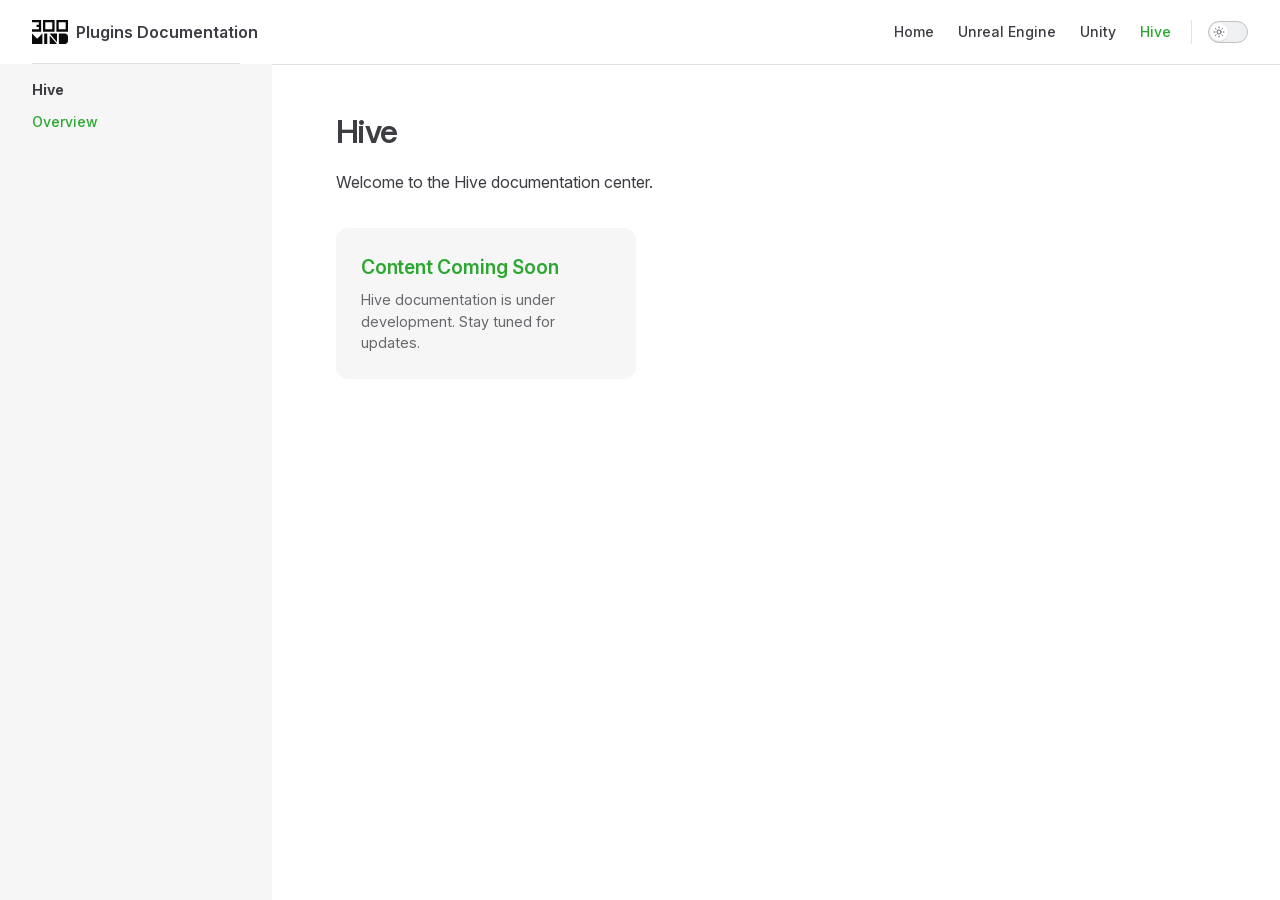
==== hive/index.html @ 50b160ed "Added Files" ====
<!DOCTYPE html>
<html lang="en-US" dir="ltr">
  <head>
    <meta charset="utf-8">
    <meta name="viewport" content="width=device-width,initial-scale=1">
    <title>Hive | Plugins Documentation</title>
    <meta name="description" content="Documentation for Unreal Engine and Unity Plugins">
    <meta name="generator" content="VitePress v1.6.4">
    <link rel="preload stylesheet" href="/assets/style.CwUYNEyg.css" as="style">
    <link rel="preload stylesheet" href="/vp-icons.css" as="style">
    
    <script type="module" src="/assets/app.BqGI_REw.js"></script>
    <link rel="preload" href="/assets/inter-roman-latin.Di8DUHzh.woff2" as="font" type="font/woff2" crossorigin="">
    <link rel="modulepreload" href="/assets/chunks/theme.B1fcBn-q.js">
    <link rel="modulepreload" href="/assets/chunks/framework.RRduUuAx.js">
    <link rel="modulepreload" href="/assets/hive_index.md.5krZ0DMO.lean.js">
    <script id="check-dark-mode">(()=>{const e=localStorage.getItem("vitepress-theme-appearance")||"auto",a=window.matchMedia("(prefers-color-scheme: dark)").matches;(!e||e==="auto"?a:e==="dark")&&document.documentElement.classList.add("dark")})();</script>
    <script id="check-mac-os">document.documentElement.classList.toggle("mac",/Mac|iPhone|iPod|iPad/i.test(navigator.platform));</script>
  </head>
  <body>
    <div id="app"><div class="Layout" data-v-5d98c3a5><!--[--><!--]--><!--[--><span tabindex="-1" data-v-0b0ada53></span><a href="#VPContent" class="VPSkipLink visually-hidden" data-v-0b0ada53>Skip to content</a><!--]--><!----><header class="VPNav" data-v-5d98c3a5 data-v-ae24b3ad><div class="VPNavBar" data-v-ae24b3ad data-v-6aa21345><div class="wrapper" data-v-6aa21345><div class="container" data-v-6aa21345><div class="title" data-v-6aa21345><div class="VPNavBarTitle has-sidebar" data-v-6aa21345 data-v-1168a8e4><a class="title" href="/" data-v-1168a8e4><!--[--><!--]--><!--[--><img class="VPImage logo" src="/logo.svg" alt data-v-8426fc1a><!--]--><span data-v-1168a8e4>Plugins Documentation</span><!--[--><!--]--></a></div></div><div class="content" data-v-6aa21345><div class="content-body" data-v-6aa21345><!--[--><!--]--><div class="VPNavBarSearch search" data-v-6aa21345><!----></div><nav aria-labelledby="main-nav-aria-label" class="VPNavBarMenu menu" data-v-6aa21345 data-v-dc692963><span id="main-nav-aria-label" class="visually-hidden" data-v-dc692963> Main Navigation </span><!--[--><!--[--><a class="VPLink link VPNavBarMenuLink" href="/" tabindex="0" data-v-dc692963 data-v-e56f3d57><!--[--><span data-v-e56f3d57>Home</span><!--]--></a><!--]--><!--[--><a class="VPLink link VPNavBarMenuLink" href="/unreal/" tabindex="0" data-v-dc692963 data-v-e56f3d57><!--[--><span data-v-e56f3d57>Unreal Engine</span><!--]--></a><!--]--><!--[--><a class="VPLink link VPNavBarMenuLink" href="/unity/" tabindex="0" data-v-dc692963 data-v-e56f3d57><!--[--><span data-v-e56f3d57>Unity</span><!--]--></a><!--]--><!--[--><a class="VPLink link VPNavBarMenuLink active" href="/hive/" tabindex="0" data-v-dc692963 data-v-e56f3d57><!--[--><span data-v-e56f3d57>Hive</span><!--]--></a><!--]--><!--]--></nav><!----><div class="VPNavBarAppearance appearance" data-v-6aa21345 data-v-6c893767><button class="VPSwitch VPSwitchAppearance" type="button" role="switch" title aria-checked="false" data-v-6c893767 data-v-5337faa4 data-v-1d5665e3><span class="check" data-v-1d5665e3><span class="icon" data-v-1d5665e3><!--[--><span class="vpi-sun sun" data-v-5337faa4></span><span class="vpi-moon moon" data-v-5337faa4></span><!--]--></span></span></button></div><!----><div class="VPFlyout VPNavBarExtra extra" data-v-6aa21345 data-v-bb2aa2f0 data-v-cf11d7a2><button type="button" class="button" aria-haspopup="true" aria-expanded="false" aria-label="extra navigation" data-v-cf11d7a2><span class="vpi-more-horizontal icon" data-v-cf11d7a2></span></button><div class="menu" data-v-cf11d7a2><div class="VPMenu" data-v-cf11d7a2 data-v-b98bc113><!----><!--[--><!--[--><!----><div class="group" data-v-bb2aa2f0><div class="item appearance" data-v-bb2aa2f0><p class="label" data-v-bb2aa2f0>Appearance</p><div class="appearance-action" data-v-bb2aa2f0><button class="VPSwitch VPSwitchAppearance" type="button" role="switch" title aria-checked="false" data-v-bb2aa2f0 data-v-5337faa4 data-v-1d5665e3><span class="check" data-v-1d5665e3><span class="icon" data-v-1d5665e3><!--[--><span class="vpi-sun sun" data-v-5337faa4></span><span class="vpi-moon moon" data-v-5337faa4></span><!--]--></span></span></button></div></div></div><!----><!--]--><!--]--></div></div></div><!--[--><!--]--><button type="button" class="VPNavBarHamburger hamburger" aria-label="mobile navigation" aria-expanded="false" aria-controls="VPNavScreen" data-v-6aa21345 data-v-e5dd9c1c><span class="container" data-v-e5dd9c1c><span class="top" data-v-e5dd9c1c></span><span class="middle" data-v-e5dd9c1c></span><span class="bottom" data-v-e5dd9c1c></span></span></button></div></div></div></div><div class="divider" data-v-6aa21345><div class="divider-line" data-v-6aa21345></div></div></div><!----></header><div class="VPLocalNav has-sidebar empty" data-v-5d98c3a5 data-v-a6f0e41e><div class="container" data-v-a6f0e41e><button class="menu" aria-expanded="false" aria-controls="VPSidebarNav" data-v-a6f0e41e><span class="vpi-align-left menu-icon" data-v-a6f0e41e></span><span class="menu-text" data-v-a6f0e41e>Menu</span></button><div class="VPLocalNavOutlineDropdown" style="--vp-vh:0px;" data-v-a6f0e41e data-v-8a42e2b4><button data-v-8a42e2b4>Return to top</button><!----></div></div></div><aside class="VPSidebar" data-v-5d98c3a5 data-v-319d5ca6><div class="curtain" data-v-319d5ca6></div><nav class="nav" id="VPSidebarNav" aria-labelledby="sidebar-aria-label" tabindex="-1" data-v-319d5ca6><span class="visually-hidden" id="sidebar-aria-label" data-v-319d5ca6> Sidebar Navigation </span><!--[--><!--]--><!--[--><div class="no-transition group" data-v-c40bc020><section class="VPSidebarItem level-0 has-active" data-v-c40bc020 data-v-b3fd67f8><div class="item" role="button" tabindex="0" data-v-b3fd67f8><div class="indicator" data-v-b3fd67f8></div><h2 class="text" data-v-b3fd67f8>Hive</h2><!----></div><div class="items" data-v-b3fd67f8><!--[--><div class="VPSidebarItem level-1 is-link" data-v-b3fd67f8 data-v-b3fd67f8><div class="item" data-v-b3fd67f8><div class="indicator" data-v-b3fd67f8></div><a class="VPLink link link" href="/hive/" data-v-b3fd67f8><!--[--><p class="text" data-v-b3fd67f8>Overview</p><!--]--></a><!----></div><!----></div><!--]--></div></section></div><!--]--><!--[--><!--]--></nav></aside><div class="VPContent has-sidebar" id="VPContent" data-v-5d98c3a5 data-v-1428d186><div class="VPDoc has-sidebar has-aside" data-v-1428d186 data-v-39a288b8><!--[--><!--]--><div class="container" data-v-39a288b8><div class="aside" data-v-39a288b8><div class="aside-curtain" data-v-39a288b8></div><div class="aside-container" data-v-39a288b8><div class="aside-content" data-v-39a288b8><div class="VPDocAside" data-v-39a288b8 data-v-3f215769><!--[--><!--]--><!--[--><!--]--><nav aria-labelledby="doc-outline-aria-label" class="VPDocAsideOutline" data-v-3f215769 data-v-a5bbad30><div class="content" data-v-a5bbad30><div class="outline-marker" data-v-a5bbad30></div><div aria-level="2" class="outline-title" id="doc-outline-aria-label" role="heading" data-v-a5bbad30>On this page</div><ul class="VPDocOutlineItem root" data-v-a5bbad30 data-v-b933a997><!--[--><!--]--></ul></div></nav><!--[--><!--]--><div class="spacer" data-v-3f215769></div><!--[--><!--]--><!----><!--[--><!--]--><!--[--><!--]--></div></div></div></div><div class="content" data-v-39a288b8><div class="content-container" data-v-39a288b8><!--[--><!--]--><main class="main" data-v-39a288b8><div style="position:relative;" class="vp-doc _hive_" data-v-39a288b8><div><h1 id="hive" tabindex="-1">Hive <a class="header-anchor" href="#hive" aria-label="Permalink to &quot;Hive&quot;">​</a></h1><p>Welcome to the Hive documentation center.</p><div class="product-grid"><div class="product-card"><h3>Content Coming Soon</h3><p>Hive documentation is under development. Stay tuned for updates.</p></div></div></div></div></main><footer class="VPDocFooter" data-v-39a288b8 data-v-e257564d><!--[--><!--]--><!----><!----></footer><!--[--><!--]--></div></div></div><!--[--><!--]--></div></div><!----><!--[--><!--]--></div></div>
    <script>window.__VP_HASH_MAP__=JSON.parse("{\"hive_index.md\":\"5krZ0DMO\",\"index.md\":\"DDvMAX-H\",\"unity_index.md\":\"qCo0N49r\",\"unreal_advanced-ai-turret-framework_index.md\":\"BGpB94g1\",\"unreal_advanced-outline-system_index.md\":\"BiMJ0axr\",\"unreal_advanced-radial-menu-system_index.md\":\"CMW3cQlg\",\"unreal_game-ready-inventory-crafting-cooking-system_index.md\":\"Df2IfVQX\",\"unreal_game-settings-menu-system_index.md\":\"CGETfibs\",\"unreal_index.md\":\"ckdc_s_S\",\"unreal_modern-tactical-melee-weapons-pack_index.md\":\"B0nAqpOQ\",\"unreal_mouse-character-pack_index.md\":\"4vc-bbnh\",\"unreal_operation-theatre-room-pack_index.md\":\"Bg8laJxT\",\"unreal_runtime-gizmo-tool_index.md\":\"CN7Md4V1\",\"unreal_spanish-city-pack_index.md\":\"YHlQOeAC\"}");window.__VP_SITE_DATA__=JSON.parse("{\"lang\":\"en-US\",\"dir\":\"ltr\",\"title\":\"Plugins Documentation\",\"description\":\"Documentation for Unreal Engine and Unity Plugins\",\"base\":\"/\",\"head\":[],\"router\":{\"prefetchLinks\":true},\"appearance\":true,\"themeConfig\":{\"logo\":\"/logo.svg\",\"nav\":[{\"text\":\"Home\",\"link\":\"/\"},{\"text\":\"Unreal Engine\",\"link\":\"/unreal/\"},{\"text\":\"Unity\",\"link\":\"/unity/\"},{\"text\":\"Hive\",\"link\":\"/hive/\"}],\"sidebar\":{\"/unreal/\":[{\"text\":\"Unreal Engine\",\"items\":[{\"text\":\"Overview\",\"link\":\"/unreal/\"},{\"text\":\"Advanced AI Turret Framework\",\"link\":\"/unreal/advanced-ai-turret-framework/\"},{\"text\":\"Advanced Outline System\",\"link\":\"/unreal/advanced-outline-system/\"},{\"text\":\"Advanced Radial Menu System\",\"link\":\"/unreal/advanced-radial-menu-system/\"},{\"text\":\"Game Ready Inventory, Crafting & Cooking System\",\"link\":\"/unreal/game-ready-inventory-crafting-cooking-system/\"},{\"text\":\"Game Settings Menu System\",\"link\":\"/unreal/game-settings-menu-system/\"},{\"text\":\"Modern Tactical Melee Weapons Pack\",\"link\":\"/unreal/modern-tactical-melee-weapons-pack/\"},{\"text\":\"Mouse Character Pack\",\"link\":\"/unreal/mouse-character-pack/\"},{\"text\":\"Operation Theatre Room Pack\",\"link\":\"/unreal/operation-theatre-room-pack/\"},{\"text\":\"Runtime Gizmo Tool\",\"link\":\"/unreal/runtime-gizmo-tool/\"},{\"text\":\"Spanish City Pack\",\"link\":\"/unreal/spanish-city-pack/\"}]}],\"/unity/\":[{\"text\":\"Unity\",\"items\":[{\"text\":\"Overview\",\"link\":\"/unity/\"}]}],\"/hive/\":[{\"text\":\"Hive\",\"items\":[{\"text\":\"Overview\",\"link\":\"/hive/\"}]}]}},\"locales\":{},\"scrollOffset\":134,\"cleanUrls\":false}");</script>
    
  </body>
</html>
---- assets/style.CwUYNEyg.css ----
@font-face{font-family:Inter;font-style:normal;font-weight:100 900;font-display:swap;src:url(/assets/inter-roman-cyrillic-ext.BBPuwvHQ.woff2) format("woff2");unicode-range:U+0460-052F,U+1C80-1C88,U+20B4,U+2DE0-2DFF,U+A640-A69F,U+FE2E-FE2F}@font-face{font-family:Inter;font-style:normal;font-weight:100 900;font-display:swap;src:url(/assets/inter-roman-cyrillic.C5lxZ8CY.woff2) format("woff2");unicode-range:U+0301,U+0400-045F,U+0490-0491,U+04B0-04B1,U+2116}@font-face{font-family:Inter;font-style:normal;font-weight:100 900;font-display:swap;src:url(/assets/inter-roman-greek-ext.CqjqNYQ-.woff2) format("woff2");unicode-range:U+1F00-1FFF}@font-face{font-family:Inter;font-style:normal;font-weight:100 900;font-display:swap;src:url(/assets/inter-roman-greek.BBVDIX6e.woff2) format("woff2");unicode-range:U+0370-0377,U+037A-037F,U+0384-038A,U+038C,U+038E-03A1,U+03A3-03FF}@font-face{font-family:Inter;font-style:normal;font-weight:100 900;font-display:swap;src:url(/assets/inter-roman-vietnamese.BjW4sHH5.woff2) format("woff2");unicode-range:U+0102-0103,U+0110-0111,U+0128-0129,U+0168-0169,U+01A0-01A1,U+01AF-01B0,U+0300-0301,U+0303-0304,U+0308-0309,U+0323,U+0329,U+1EA0-1EF9,U+20AB}@font-face{font-family:Inter;font-style:normal;font-weight:100 900;font-display:swap;src:url(/assets/inter-roman-latin-ext.4ZJIpNVo.woff2) format("woff2");unicode-range:U+0100-02AF,U+0304,U+0308,U+0329,U+1E00-1E9F,U+1EF2-1EFF,U+2020,U+20A0-20AB,U+20AD-20C0,U+2113,U+2C60-2C7F,U+A720-A7FF}@font-face{font-family:Inter;font-style:normal;font-weight:100 900;font-display:swap;src:url(/assets/inter-roman-latin.Di8DUHzh.woff2) format("woff2");unicode-range:U+0000-00FF,U+0131,U+0152-0153,U+02BB-02BC,U+02C6,U+02DA,U+02DC,U+0304,U+0308,U+0329,U+2000-206F,U+2074,U+20AC,U+2122,U+2191,U+2193,U+2212,U+2215,U+FEFF,U+FFFD}@font-face{font-family:Inter;font-style:italic;font-weight:100 900;font-display:swap;src:url(/assets/inter-italic-cyrillic-ext.r48I6akx.woff2) format("woff2");unicode-range:U+0460-052F,U+1C80-1C88,U+20B4,U+2DE0-2DFF,U+A640-A69F,U+FE2E-FE2F}@font-face{font-family:Inter;font-style:italic;font-weight:100 900;font-display:swap;src:url(/assets/inter-italic-cyrillic.By2_1cv3.woff2) format("woff2");unicode-range:U+0301,U+0400-045F,U+0490-0491,U+04B0-04B1,U+2116}@font-face{font-family:Inter;font-style:italic;font-weight:100 900;font-display:swap;src:url(/assets/inter-italic-greek-ext.1u6EdAuj.woff2) format("woff2");unicode-range:U+1F00-1FFF}@font-face{font-family:Inter;font-style:italic;font-weight:100 900;font-display:swap;src:url(/assets/inter-italic-greek.DJ8dCoTZ.woff2) format("woff2");unicode-range:U+0370-0377,U+037A-037F,U+0384-038A,U+038C,U+038E-03A1,U+03A3-03FF}@font-face{font-family:Inter;font-style:italic;font-weight:100 900;font-display:swap;src:url(/assets/inter-italic-vietnamese.BSbpV94h.woff2) format("woff2");unicode-range:U+0102-0103,U+0110-0111,U+0128-0129,U+0168-0169,U+01A0-01A1,U+01AF-01B0,U+0300-0301,U+0303-0304,U+0308-0309,U+0323,U+0329,U+1EA0-1EF9,U+20AB}@font-face{font-family:Inter;font-style:italic;font-weight:100 900;font-display:swap;src:url(/assets/inter-italic-latin-ext.CN1xVJS-.woff2) format("woff2");unicode-range:U+0100-02AF,U+0304,U+0308,U+0329,U+1E00-1E9F,U+1EF2-1EFF,U+2020,U+20A0-20AB,U+20AD-20C0,U+2113,U+2C60-2C7F,U+A720-A7FF}@font-face{font-family:Inter;font-style:italic;font-weight:100 900;font-display:swap;src:url(/assets/inter-italic-latin.C2AdPX0b.woff2) format("woff2");unicode-range:U+0000-00FF,U+0131,U+0152-0153,U+02BB-02BC,U+02C6,U+02DA,U+02DC,U+0304,U+0308,U+0329,U+2000-206F,U+2074,U+20AC,U+2122,U+2191,U+2193,U+2212,U+2215,U+FEFF,U+FFFD}@font-face{font-family:Punctuation SC;font-weight:400;src:local("PingFang SC Regular"),local("Noto Sans CJK SC"),local("Microsoft YaHei");unicode-range:U+201C,U+201D,U+2018,U+2019,U+2E3A,U+2014,U+2013,U+2026,U+00B7,U+007E,U+002F}@font-face{font-family:Punctuation SC;font-weight:500;src:local("PingFang SC Medium"),local("Noto Sans CJK SC"),local("Microsoft YaHei");unicode-range:U+201C,U+201D,U+2018,U+2019,U+2E3A,U+2014,U+2013,U+2026,U+00B7,U+007E,U+002F}@font-face{font-family:Punctuation SC;font-weight:600;src:local("PingFang SC Semibold"),local("Noto Sans CJK SC Bold"),local("Microsoft YaHei Bold");unicode-range:U+201C,U+201D,U+2018,U+2019,U+2E3A,U+2014,U+2013,U+2026,U+00B7,U+007E,U+002F}@font-face{font-family:Punctuation SC;font-weight:700;src:local("PingFang SC Semibold"),local("Noto Sans CJK SC Bold"),local("Microsoft YaHei Bold");unicode-range:U+201C,U+201D,U+2018,U+2019,U+2E3A,U+2014,U+2013,U+2026,U+00B7,U+007E,U+002F}:root{--vp-c-white: #ffffff;--vp-c-black: #000000;--vp-c-neutral: var(--vp-c-black);--vp-c-neutral-inverse: var(--vp-c-white)}.dark{--vp-c-neutral: var(--vp-c-white);--vp-c-neutral-inverse: var(--vp-c-black)}:root{--vp-c-gray-1: #dddde3;--vp-c-gray-2: #e4e4e9;--vp-c-gray-3: #ebebef;--vp-c-gray-soft: rgba(142, 150, 170, .14);--vp-c-indigo-1: #3451b2;--vp-c-indigo-2: #3a5ccc;--vp-c-indigo-3: #5672cd;--vp-c-indigo-soft: rgba(100, 108, 255, .14);--vp-c-purple-1: #6f42c1;--vp-c-purple-2: #7e4cc9;--vp-c-purple-3: #8e5cd9;--vp-c-purple-soft: rgba(159, 122, 234, .14);--vp-c-green-1: #18794e;--vp-c-green-2: #299764;--vp-c-green-3: #30a46c;--vp-c-green-soft: rgba(16, 185, 129, .14);--vp-c-yellow-1: #915930;--vp-c-yellow-2: #946300;--vp-c-yellow-3: #9f6a00;--vp-c-yellow-soft: rgba(234, 179, 8, .14);--vp-c-red-1: #b8272c;--vp-c-red-2: #d5393e;--vp-c-red-3: #e0575b;--vp-c-red-soft: rgba(244, 63, 94, .14);--vp-c-sponsor: #db2777}.dark{--vp-c-gray-1: #515c67;--vp-c-gray-2: #414853;--vp-c-gray-3: #32363f;--vp-c-gray-soft: rgba(101, 117, 133, .16);--vp-c-indigo-1: #a8b1ff;--vp-c-indigo-2: #5c73e7;--vp-c-indigo-3: #3e63dd;--vp-c-indigo-soft: rgba(100, 108, 255, .16);--vp-c-purple-1: #c8abfa;--vp-c-purple-2: #a879e6;--vp-c-purple-3: #8e5cd9;--vp-c-purple-soft: rgba(159, 122, 234, .16);--vp-c-green-1: #3dd68c;--vp-c-green-2: #30a46c;--vp-c-green-3: #298459;--vp-c-green-soft: rgba(16, 185, 129, .16);--vp-c-yellow-1: #f9b44e;--vp-c-yellow-2: #da8b17;--vp-c-yellow-3: #a46a0a;--vp-c-yellow-soft: rgba(234, 179, 8, .16);--vp-c-red-1: #f66f81;--vp-c-red-2: #f14158;--vp-c-red-3: #b62a3c;--vp-c-red-soft: rgba(244, 63, 94, .16)}:root{--vp-c-bg: #ffffff;--vp-c-bg-alt: #f6f6f7;--vp-c-bg-elv: #ffffff;--vp-c-bg-soft: #f6f6f7}.dark{--vp-c-bg: #1b1b1f;--vp-c-bg-alt: #161618;--vp-c-bg-elv: #202127;--vp-c-bg-soft: #202127}:root{--vp-c-border: #c2c2c4;--vp-c-divider: #e2e2e3;--vp-c-gutter: #e2e2e3}.dark{--vp-c-border: #3c3f44;--vp-c-divider: #2e2e32;--vp-c-gutter: #000000}:root{--vp-c-text-1: #3c3c43;--vp-c-text-2: #67676c;--vp-c-text-3: #929295}.dark{--vp-c-text-1: #dfdfd6;--vp-c-text-2: #98989f;--vp-c-text-3: #6a6a71}:root{--vp-c-default-1: var(--vp-c-gray-1);--vp-c-default-2: var(--vp-c-gray-2);--vp-c-default-3: var(--vp-c-gray-3);--vp-c-default-soft: var(--vp-c-gray-soft);--vp-c-brand-1: var(--vp-c-indigo-1);--vp-c-brand-2: var(--vp-c-indigo-2);--vp-c-brand-3: var(--vp-c-indigo-3);--vp-c-brand-soft: var(--vp-c-indigo-soft);--vp-c-brand: var(--vp-c-brand-1);--vp-c-tip-1: var(--vp-c-brand-1);--vp-c-tip-2: var(--vp-c-brand-2);--vp-c-tip-3: var(--vp-c-brand-3);--vp-c-tip-soft: var(--vp-c-brand-soft);--vp-c-note-1: var(--vp-c-brand-1);--vp-c-note-2: var(--vp-c-brand-2);--vp-c-note-3: var(--vp-c-brand-3);--vp-c-note-soft: var(--vp-c-brand-soft);--vp-c-success-1: var(--vp-c-green-1);--vp-c-success-2: var(--vp-c-green-2);--vp-c-success-3: var(--vp-c-green-3);--vp-c-success-soft: var(--vp-c-green-soft);--vp-c-important-1: var(--vp-c-purple-1);--vp-c-important-2: var(--vp-c-purple-2);--vp-c-important-3: var(--vp-c-purple-3);--vp-c-important-soft: var(--vp-c-purple-soft);--vp-c-warning-1: var(--vp-c-yellow-1);--vp-c-warning-2: var(--vp-c-yellow-2);--vp-c-warning-3: var(--vp-c-yellow-3);--vp-c-warning-soft: var(--vp-c-yellow-soft);--vp-c-danger-1: var(--vp-c-red-1);--vp-c-danger-2: var(--vp-c-red-2);--vp-c-danger-3: var(--vp-c-red-3);--vp-c-danger-soft: var(--vp-c-red-soft);--vp-c-caution-1: var(--vp-c-red-1);--vp-c-caution-2: var(--vp-c-red-2);--vp-c-caution-3: var(--vp-c-red-3);--vp-c-caution-soft: var(--vp-c-red-soft)}:root{--vp-font-family-base: "Inter", ui-sans-serif, system-ui, sans-serif, "Apple Color Emoji", "Segoe UI Emoji", "Segoe UI Symbol", "Noto Color Emoji";--vp-font-family-mono: ui-monospace, "Menlo", "Monaco", "Consolas", "Liberation Mono", "Courier New", monospace;font-optical-sizing:auto}:root:where(:lang(zh)){--vp-font-family-base: "Punctuation SC", "Inter", ui-sans-serif, system-ui, sans-serif, "Apple Color Emoji", "Segoe UI Emoji", "Segoe UI Symbol", "Noto Color Emoji"}:root{--vp-shadow-1: 0 1px 2px rgba(0, 0, 0, .04), 0 1px 2px rgba(0, 0, 0, .06);--vp-shadow-2: 0 3px 12px rgba(0, 0, 0, .07), 0 1px 4px rgba(0, 0, 0, .07);--vp-shadow-3: 0 12px 32px rgba(0, 0, 0, .1), 0 2px 6px rgba(0, 0, 0, .08);--vp-shadow-4: 0 14px 44px rgba(0, 0, 0, .12), 0 3px 9px rgba(0, 0, 0, .12);--vp-shadow-5: 0 18px 56px rgba(0, 0, 0, .16), 0 4px 12px rgba(0, 0, 0, .16)}:root{--vp-z-index-footer: 10;--vp-z-index-local-nav: 20;--vp-z-index-nav: 30;--vp-z-index-layout-top: 40;--vp-z-index-backdrop: 50;--vp-z-index-sidebar: 60}@media (min-width: 960px){:root{--vp-z-index-sidebar: 25}}:root{--vp-layout-max-width: 1440px}:root{--vp-header-anchor-symbol: "#"}:root{--vp-code-line-height: 1.7;--vp-code-font-size: .875em;--vp-code-color: var(--vp-c-brand-1);--vp-code-link-color: var(--vp-c-brand-1);--vp-code-link-hover-color: var(--vp-c-brand-2);--vp-code-bg: var(--vp-c-default-soft);--vp-code-block-color: var(--vp-c-text-2);--vp-code-block-bg: var(--vp-c-bg-alt);--vp-code-block-divider-color: var(--vp-c-gutter);--vp-code-lang-color: var(--vp-c-text-3);--vp-code-line-highlight-color: var(--vp-c-default-soft);--vp-code-line-number-color: var(--vp-c-text-3);--vp-code-line-diff-add-color: var(--vp-c-success-soft);--vp-code-line-diff-add-symbol-color: var(--vp-c-success-1);--vp-code-line-diff-remove-color: var(--vp-c-danger-soft);--vp-code-line-diff-remove-symbol-color: var(--vp-c-danger-1);--vp-code-line-warning-color: var(--vp-c-warning-soft);--vp-code-line-error-color: var(--vp-c-danger-soft);--vp-code-copy-code-border-color: var(--vp-c-divider);--vp-code-copy-code-bg: var(--vp-c-bg-soft);--vp-code-copy-code-hover-border-color: var(--vp-c-divider);--vp-code-copy-code-hover-bg: var(--vp-c-bg);--vp-code-copy-code-active-text: var(--vp-c-text-2);--vp-code-copy-copied-text-content: "Copied";--vp-code-tab-divider: var(--vp-code-block-divider-color);--vp-code-tab-text-color: var(--vp-c-text-2);--vp-code-tab-bg: var(--vp-code-block-bg);--vp-code-tab-hover-text-color: var(--vp-c-text-1);--vp-code-tab-active-text-color: var(--vp-c-text-1);--vp-code-tab-active-bar-color: var(--vp-c-brand-1)}:lang(es),:lang(pt){--vp-code-copy-copied-text-content: "Copiado"}:lang(fa){--vp-code-copy-copied-text-content: "کپی شد"}:lang(ko){--vp-code-copy-copied-text-content: "복사됨"}:lang(ru){--vp-code-copy-copied-text-content: "Скопировано"}:lang(zh){--vp-code-copy-copied-text-content: "已复制"}:root{--vp-button-brand-border: transparent;--vp-button-brand-text: var(--vp-c-white);--vp-button-brand-bg: var(--vp-c-brand-3);--vp-button-brand-hover-border: transparent;--vp-button-brand-hover-text: var(--vp-c-white);--vp-button-brand-hover-bg: var(--vp-c-brand-2);--vp-button-brand-active-border: transparent;--vp-button-brand-active-text: var(--vp-c-white);--vp-button-brand-active-bg: var(--vp-c-brand-1);--vp-button-alt-border: transparent;--vp-button-alt-text: var(--vp-c-text-1);--vp-button-alt-bg: var(--vp-c-default-3);--vp-button-alt-hover-border: transparent;--vp-button-alt-hover-text: var(--vp-c-text-1);--vp-button-alt-hover-bg: var(--vp-c-default-2);--vp-button-alt-active-border: transparent;--vp-button-alt-active-text: var(--vp-c-text-1);--vp-button-alt-active-bg: var(--vp-c-default-1);--vp-button-sponsor-border: var(--vp-c-text-2);--vp-button-sponsor-text: var(--vp-c-text-2);--vp-button-sponsor-bg: transparent;--vp-button-sponsor-hover-border: var(--vp-c-sponsor);--vp-button-sponsor-hover-text: var(--vp-c-sponsor);--vp-button-sponsor-hover-bg: transparent;--vp-button-sponsor-active-border: var(--vp-c-sponsor);--vp-button-sponsor-active-text: var(--vp-c-sponsor);--vp-button-sponsor-active-bg: transparent}:root{--vp-custom-block-font-size: 14px;--vp-custom-block-code-font-size: 13px;--vp-custom-block-info-border: transparent;--vp-custom-block-info-text: var(--vp-c-text-1);--vp-custom-block-info-bg: var(--vp-c-default-soft);--vp-custom-block-info-code-bg: var(--vp-c-default-soft);--vp-custom-block-note-border: transparent;--vp-custom-block-note-text: var(--vp-c-text-1);--vp-custom-block-note-bg: var(--vp-c-default-soft);--vp-custom-block-note-code-bg: var(--vp-c-default-soft);--vp-custom-block-tip-border: transparent;--vp-custom-block-tip-text: var(--vp-c-text-1);--vp-custom-block-tip-bg: var(--vp-c-tip-soft);--vp-custom-block-tip-code-bg: var(--vp-c-tip-soft);--vp-custom-block-important-border: transparent;--vp-custom-block-important-text: var(--vp-c-text-1);--vp-custom-block-important-bg: var(--vp-c-important-soft);--vp-custom-block-important-code-bg: var(--vp-c-important-soft);--vp-custom-block-warning-border: transparent;--vp-custom-block-warning-text: var(--vp-c-text-1);--vp-custom-block-warning-bg: var(--vp-c-warning-soft);--vp-custom-block-warning-code-bg: var(--vp-c-warning-soft);--vp-custom-block-danger-border: transparent;--vp-custom-block-danger-text: var(--vp-c-text-1);--vp-custom-block-danger-bg: var(--vp-c-danger-soft);--vp-custom-block-danger-code-bg: var(--vp-c-danger-soft);--vp-custom-block-caution-border: transparent;--vp-custom-block-caution-text: var(--vp-c-text-1);--vp-custom-block-caution-bg: var(--vp-c-caution-soft);--vp-custom-block-caution-code-bg: var(--vp-c-caution-soft);--vp-custom-block-details-border: var(--vp-custom-block-info-border);--vp-custom-block-details-text: var(--vp-custom-block-info-text);--vp-custom-block-details-bg: var(--vp-custom-block-info-bg);--vp-custom-block-details-code-bg: var(--vp-custom-block-info-code-bg)}:root{--vp-input-border-color: var(--vp-c-border);--vp-input-bg-color: var(--vp-c-bg-alt);--vp-input-switch-bg-color: var(--vp-c-default-soft)}:root{--vp-nav-height: 64px;--vp-nav-bg-color: var(--vp-c-bg);--vp-nav-screen-bg-color: var(--vp-c-bg);--vp-nav-logo-height: 24px}.hide-nav{--vp-nav-height: 0px}.hide-nav .VPSidebar{--vp-nav-height: 22px}:root{--vp-local-nav-bg-color: var(--vp-c-bg)}:root{--vp-sidebar-width: 272px;--vp-sidebar-bg-color: var(--vp-c-bg-alt)}:root{--vp-backdrop-bg-color: rgba(0, 0, 0, .6)}:root{--vp-home-hero-name-color: var(--vp-c-brand-1);--vp-home-hero-name-background: transparent;--vp-home-hero-image-background-image: none;--vp-home-hero-image-filter: none}:root{--vp-badge-info-border: transparent;--vp-badge-info-text: var(--vp-c-text-2);--vp-badge-info-bg: var(--vp-c-default-soft);--vp-badge-tip-border: transparent;--vp-badge-tip-text: var(--vp-c-tip-1);--vp-badge-tip-bg: var(--vp-c-tip-soft);--vp-badge-warning-border: transparent;--vp-badge-warning-text: var(--vp-c-warning-1);--vp-badge-warning-bg: var(--vp-c-warning-soft);--vp-badge-danger-border: transparent;--vp-badge-danger-text: var(--vp-c-danger-1);--vp-badge-danger-bg: var(--vp-c-danger-soft)}:root{--vp-carbon-ads-text-color: var(--vp-c-text-1);--vp-carbon-ads-poweredby-color: var(--vp-c-text-2);--vp-carbon-ads-bg-color: var(--vp-c-bg-soft);--vp-carbon-ads-hover-text-color: var(--vp-c-brand-1);--vp-carbon-ads-hover-poweredby-color: var(--vp-c-text-1)}:root{--vp-local-search-bg: var(--vp-c-bg);--vp-local-search-result-bg: var(--vp-c-bg);--vp-local-search-result-border: var(--vp-c-divider);--vp-local-search-result-selected-bg: var(--vp-c-bg);--vp-local-search-result-selected-border: var(--vp-c-brand-1);--vp-local-search-highlight-bg: var(--vp-c-brand-1);--vp-local-search-highlight-text: var(--vp-c-neutral-inverse)}@media (prefers-reduced-motion: reduce){*,:before,:after{animation-delay:-1ms!important;animation-duration:1ms!important;animation-iteration-count:1!important;background-attachment:initial!important;scroll-behavior:auto!important;transition-duration:0s!important;transition-delay:0s!important}}*,:before,:after{box-sizing:border-box}html{line-height:1.4;font-size:16px;-webkit-text-size-adjust:100%}html.dark{color-scheme:dark}body{margin:0;width:100%;min-width:320px;min-height:100vh;line-height:24px;font-family:var(--vp-font-family-base);font-size:16px;font-weight:400;color:var(--vp-c-text-1);background-color:var(--vp-c-bg);font-synthesis:style;text-rendering:optimizeLegibility;-webkit-font-smoothing:antialiased;-moz-osx-font-smoothing:grayscale}main{display:block}h1,h2,h3,h4,h5,h6{margin:0;line-height:24px;font-size:16px;font-weight:400}p{margin:0}strong,b{font-weight:600}a,area,button,[role=button],input,label,select,summary,textarea{touch-action:manipulation}a{color:inherit;text-decoration:inherit}ol,ul{list-style:none;margin:0;padding:0}blockquote{margin:0}pre,code,kbd,samp{font-family:var(--vp-font-family-mono)}img,svg,video,canvas,audio,iframe,embed,object{display:block}figure{margin:0}img,video{max-width:100%;height:auto}button,input,optgroup,select,textarea{border:0;padding:0;line-height:inherit;color:inherit}button{padding:0;font-family:inherit;background-color:transparent;background-image:none}button:enabled,[role=button]:enabled{cursor:pointer}button:focus,button:focus-visible{outline:1px dotted;outline:4px auto -webkit-focus-ring-color}button:focus:not(:focus-visible){outline:none!important}input:focus,textarea:focus,select:focus{outline:none}table{border-collapse:collapse}input{background-color:transparent}input:-ms-input-placeholder,textarea:-ms-input-placeholder{color:var(--vp-c-text-3)}input::-ms-input-placeholder,textarea::-ms-input-placeholder{color:var(--vp-c-text-3)}input::placeholder,textarea::placeholder{color:var(--vp-c-text-3)}input::-webkit-outer-spin-button,input::-webkit-inner-spin-button{-webkit-appearance:none;margin:0}input[type=number]{-moz-appearance:textfield}textarea{resize:vertical}select{-webkit-appearance:none}fieldset{margin:0;padding:0}h1,h2,h3,h4,h5,h6,li,p{overflow-wrap:break-word}vite-error-overlay{z-index:9999}mjx-container{overflow-x:auto}mjx-container>svg{display:inline-block;margin:auto}[class^=vpi-],[class*=" vpi-"],.vp-icon{width:1em;height:1em}[class^=vpi-].bg,[class*=" vpi-"].bg,.vp-icon.bg{background-size:100% 100%;background-color:transparent}[class^=vpi-]:not(.bg),[class*=" vpi-"]:not(.bg),.vp-icon:not(.bg){-webkit-mask:var(--icon) no-repeat;mask:var(--icon) no-repeat;-webkit-mask-size:100% 100%;mask-size:100% 100%;background-color:currentColor;color:inherit}.vpi-align-left{--icon: url("data:image/svg+xml,%3Csvg xmlns='http://www.w3.org/2000/svg' fill='none' stroke='currentColor' stroke-linecap='round' stroke-linejoin='round' stroke-width='2' viewBox='0 0 24 24'%3E%3Cpath d='M21 6H3M15 12H3M17 18H3'/%3E%3C/svg%3E")}.vpi-arrow-right,.vpi-arrow-down,.vpi-arrow-left,.vpi-arrow-up{--icon: url("data:image/svg+xml,%3Csvg xmlns='http://www.w3.org/2000/svg' fill='none' stroke='currentColor' stroke-linecap='round' stroke-linejoin='round' stroke-width='2' viewBox='0 0 24 24'%3E%3Cpath d='M5 12h14M12 5l7 7-7 7'/%3E%3C/svg%3E")}.vpi-chevron-right,.vpi-chevron-down,.vpi-chevron-left,.vpi-chevron-up{--icon: url("data:image/svg+xml,%3Csvg xmlns='http://www.w3.org/2000/svg' fill='none' stroke='currentColor' stroke-linecap='round' stroke-linejoin='round' stroke-width='2' viewBox='0 0 24 24'%3E%3Cpath d='m9 18 6-6-6-6'/%3E%3C/svg%3E")}.vpi-chevron-down,.vpi-arrow-down{transform:rotate(90deg)}.vpi-chevron-left,.vpi-arrow-left{transform:rotate(180deg)}.vpi-chevron-up,.vpi-arrow-up{transform:rotate(-90deg)}.vpi-square-pen{--icon: url("data:image/svg+xml,%3Csvg xmlns='http://www.w3.org/2000/svg' fill='none' stroke='currentColor' stroke-linecap='round' stroke-linejoin='round' stroke-width='2' viewBox='0 0 24 24'%3E%3Cpath d='M12 3H5a2 2 0 0 0-2 2v14a2 2 0 0 0 2 2h14a2 2 0 0 0 2-2v-7'/%3E%3Cpath d='M18.375 2.625a2.121 2.121 0 1 1 3 3L12 15l-4 1 1-4Z'/%3E%3C/svg%3E")}.vpi-plus{--icon: url("data:image/svg+xml,%3Csvg xmlns='http://www.w3.org/2000/svg' fill='none' stroke='currentColor' stroke-linecap='round' stroke-linejoin='round' stroke-width='2' viewBox='0 0 24 24'%3E%3Cpath d='M5 12h14M12 5v14'/%3E%3C/svg%3E")}.vpi-sun{--icon: url("data:image/svg+xml,%3Csvg xmlns='http://www.w3.org/2000/svg' fill='none' stroke='currentColor' stroke-linecap='round' stroke-linejoin='round' stroke-width='2' viewBox='0 0 24 24'%3E%3Ccircle cx='12' cy='12' r='4'/%3E%3Cpath d='M12 2v2M12 20v2M4.93 4.93l1.41 1.41M17.66 17.66l1.41 1.41M2 12h2M20 12h2M6.34 17.66l-1.41 1.41M19.07 4.93l-1.41 1.41'/%3E%3C/svg%3E")}.vpi-moon{--icon: url("data:image/svg+xml,%3Csvg xmlns='http://www.w3.org/2000/svg' fill='none' stroke='currentColor' stroke-linecap='round' stroke-linejoin='round' stroke-width='2' viewBox='0 0 24 24'%3E%3Cpath d='M12 3a6 6 0 0 0 9 9 9 9 0 1 1-9-9Z'/%3E%3C/svg%3E")}.vpi-more-horizontal{--icon: url("data:image/svg+xml,%3Csvg xmlns='http://www.w3.org/2000/svg' fill='none' stroke='currentColor' stroke-linecap='round' stroke-linejoin='round' stroke-width='2' viewBox='0 0 24 24'%3E%3Ccircle cx='12' cy='12' r='1'/%3E%3Ccircle cx='19' cy='12' r='1'/%3E%3Ccircle cx='5' cy='12' r='1'/%3E%3C/svg%3E")}.vpi-languages{--icon: url("data:image/svg+xml,%3Csvg xmlns='http://www.w3.org/2000/svg' fill='none' stroke='currentColor' stroke-linecap='round' stroke-linejoin='round' stroke-width='2' viewBox='0 0 24 24'%3E%3Cpath d='m5 8 6 6M4 14l6-6 2-3M2 5h12M7 2h1M22 22l-5-10-5 10M14 18h6'/%3E%3C/svg%3E")}.vpi-heart{--icon: url("data:image/svg+xml,%3Csvg xmlns='http://www.w3.org/2000/svg' fill='none' stroke='currentColor' stroke-linecap='round' stroke-linejoin='round' stroke-width='2' viewBox='0 0 24 24'%3E%3Cpath d='M19 14c1.49-1.46 3-3.21 3-5.5A5.5 5.5 0 0 0 16.5 3c-1.76 0-3 .5-4.5 2-1.5-1.5-2.74-2-4.5-2A5.5 5.5 0 0 0 2 8.5c0 2.3 1.5 4.05 3 5.5l7 7Z'/%3E%3C/svg%3E")}.vpi-search{--icon: url("data:image/svg+xml,%3Csvg xmlns='http://www.w3.org/2000/svg' fill='none' stroke='currentColor' stroke-linecap='round' stroke-linejoin='round' stroke-width='2' viewBox='0 0 24 24'%3E%3Ccircle cx='11' cy='11' r='8'/%3E%3Cpath d='m21 21-4.3-4.3'/%3E%3C/svg%3E")}.vpi-layout-list{--icon: url("data:image/svg+xml,%3Csvg xmlns='http://www.w3.org/2000/svg' fill='none' stroke='currentColor' stroke-linecap='round' stroke-linejoin='round' stroke-width='2' viewBox='0 0 24 24'%3E%3Crect width='7' height='7' x='3' y='3' rx='1'/%3E%3Crect width='7' height='7' x='3' y='14' rx='1'/%3E%3Cpath d='M14 4h7M14 9h7M14 15h7M14 20h7'/%3E%3C/svg%3E")}.vpi-delete{--icon: url("data:image/svg+xml,%3Csvg xmlns='http://www.w3.org/2000/svg' fill='none' stroke='currentColor' stroke-linecap='round' stroke-linejoin='round' stroke-width='2' viewBox='0 0 24 24'%3E%3Cpath d='M20 5H9l-7 7 7 7h11a2 2 0 0 0 2-2V7a2 2 0 0 0-2-2ZM18 9l-6 6M12 9l6 6'/%3E%3C/svg%3E")}.vpi-corner-down-left{--icon: url("data:image/svg+xml,%3Csvg xmlns='http://www.w3.org/2000/svg' fill='none' stroke='currentColor' stroke-linecap='round' stroke-linejoin='round' stroke-width='2' viewBox='0 0 24 24'%3E%3Cpath d='m9 10-5 5 5 5'/%3E%3Cpath d='M20 4v7a4 4 0 0 1-4 4H4'/%3E%3C/svg%3E")}:root{--vp-icon-copy: url("data:image/svg+xml,%3Csvg xmlns='http://www.w3.org/2000/svg' fill='none' stroke='rgba(128,128,128,1)' stroke-linecap='round' stroke-linejoin='round' stroke-width='2' viewBox='0 0 24 24'%3E%3Crect width='8' height='4' x='8' y='2' rx='1' ry='1'/%3E%3Cpath d='M16 4h2a2 2 0 0 1 2 2v14a2 2 0 0 1-2 2H6a2 2 0 0 1-2-2V6a2 2 0 0 1 2-2h2'/%3E%3C/svg%3E");--vp-icon-copied: url("data:image/svg+xml,%3Csvg xmlns='http://www.w3.org/2000/svg' fill='none' stroke='rgba(128,128,128,1)' stroke-linecap='round' stroke-linejoin='round' stroke-width='2' viewBox='0 0 24 24'%3E%3Crect width='8' height='4' x='8' y='2' rx='1' ry='1'/%3E%3Cpath d='M16 4h2a2 2 0 0 1 2 2v14a2 2 0 0 1-2 2H6a2 2 0 0 1-2-2V6a2 2 0 0 1 2-2h2'/%3E%3Cpath d='m9 14 2 2 4-4'/%3E%3C/svg%3E")}.visually-hidden{position:absolute;width:1px;height:1px;white-space:nowrap;clip:rect(0 0 0 0);clip-path:inset(50%);overflow:hidden}.custom-block{border:1px solid transparent;border-radius:8px;padding:16px 16px 8px;line-height:24px;font-size:var(--vp-custom-block-font-size);color:var(--vp-c-text-2)}.custom-block.info{border-color:var(--vp-custom-block-info-border);color:var(--vp-custom-block-info-text);background-color:var(--vp-custom-block-info-bg)}.custom-block.info a,.custom-block.info code{color:var(--vp-c-brand-1)}.custom-block.info a:hover,.custom-block.info a:hover>code{color:var(--vp-c-brand-2)}.custom-block.info code{background-color:var(--vp-custom-block-info-code-bg)}.custom-block.note{border-color:var(--vp-custom-block-note-border);color:var(--vp-custom-block-note-text);background-color:var(--vp-custom-block-note-bg)}.custom-block.note a,.custom-block.note code{color:var(--vp-c-brand-1)}.custom-block.note a:hover,.custom-block.note a:hover>code{color:var(--vp-c-brand-2)}.custom-block.note code{background-color:var(--vp-custom-block-note-code-bg)}.custom-block.tip{border-color:var(--vp-custom-block-tip-border);color:var(--vp-custom-block-tip-text);background-color:var(--vp-custom-block-tip-bg)}.custom-block.tip a,.custom-block.tip code{color:var(--vp-c-tip-1)}.custom-block.tip a:hover,.custom-block.tip a:hover>code{color:var(--vp-c-tip-2)}.custom-block.tip code{background-color:var(--vp-custom-block-tip-code-bg)}.custom-block.important{border-color:var(--vp-custom-block-important-border);color:var(--vp-custom-block-important-text);background-color:var(--vp-custom-block-important-bg)}.custom-block.important a,.custom-block.important code{color:var(--vp-c-important-1)}.custom-block.important a:hover,.custom-block.important a:hover>code{color:var(--vp-c-important-2)}.custom-block.important code{background-color:var(--vp-custom-block-important-code-bg)}.custom-block.warning{border-color:var(--vp-custom-block-warning-border);color:var(--vp-custom-block-warning-text);background-color:var(--vp-custom-block-warning-bg)}.custom-block.warning a,.custom-block.warning code{color:var(--vp-c-warning-1)}.custom-block.warning a:hover,.custom-block.warning a:hover>code{color:var(--vp-c-warning-2)}.custom-block.warning code{background-color:var(--vp-custom-block-warning-code-bg)}.custom-block.danger{border-color:var(--vp-custom-block-danger-border);color:var(--vp-custom-block-danger-text);background-color:var(--vp-custom-block-danger-bg)}.custom-block.danger a,.custom-block.danger code{color:var(--vp-c-danger-1)}.custom-block.danger a:hover,.custom-block.danger a:hover>code{color:var(--vp-c-danger-2)}.custom-block.danger code{background-color:var(--vp-custom-block-danger-code-bg)}.custom-block.caution{border-color:var(--vp-custom-block-caution-border);color:var(--vp-custom-block-caution-text);background-color:var(--vp-custom-block-caution-bg)}.custom-block.caution a,.custom-block.caution code{color:var(--vp-c-caution-1)}.custom-block.caution a:hover,.custom-block.caution a:hover>code{color:var(--vp-c-caution-2)}.custom-block.caution code{background-color:var(--vp-custom-block-caution-code-bg)}.custom-block.details{border-color:var(--vp-custom-block-details-border);color:var(--vp-custom-block-details-text);background-color:var(--vp-custom-block-details-bg)}.custom-block.details a{color:var(--vp-c-brand-1)}.custom-block.details a:hover,.custom-block.details a:hover>code{color:var(--vp-c-brand-2)}.custom-block.details code{background-color:var(--vp-custom-block-details-code-bg)}.custom-block-title{font-weight:600}.custom-block p+p{margin:8px 0}.custom-block.details summary{margin:0 0 8px;font-weight:700;cursor:pointer;-webkit-user-select:none;user-select:none}.custom-block.details summary+p{margin:8px 0}.custom-block a{color:inherit;font-weight:600;text-decoration:underline;text-underline-offset:2px;transition:opacity .25s}.custom-block a:hover{opacity:.75}.custom-block code{font-size:var(--vp-custom-block-code-font-size)}.custom-block.custom-block th,.custom-block.custom-block blockquote>p{font-size:var(--vp-custom-block-font-size);color:inherit}.dark .vp-code span{color:var(--shiki-dark, inherit)}html:not(.dark) .vp-code span{color:var(--shiki-light, inherit)}.vp-code-group{margin-top:16px}.vp-code-group .tabs{position:relative;display:flex;margin-right:-24px;margin-left:-24px;padding:0 12px;background-color:var(--vp-code-tab-bg);overflow-x:auto;overflow-y:hidden;box-shadow:inset 0 -1px var(--vp-code-tab-divider)}@media (min-width: 640px){.vp-code-group .tabs{margin-right:0;margin-left:0;border-radius:8px 8px 0 0}}.vp-code-group .tabs input{position:fixed;opacity:0;pointer-events:none}.vp-code-group .tabs label{position:relative;display:inline-block;border-bottom:1px solid transparent;padding:0 12px;line-height:48px;font-size:14px;font-weight:500;color:var(--vp-code-tab-text-color);white-space:nowrap;cursor:pointer;transition:color .25s}.vp-code-group .tabs label:after{position:absolute;right:8px;bottom:-1px;left:8px;z-index:1;height:2px;border-radius:2px;content:"";background-color:transparent;transition:background-color .25s}.vp-code-group label:hover{color:var(--vp-code-tab-hover-text-color)}.vp-code-group input:checked+label{color:var(--vp-code-tab-active-text-color)}.vp-code-group input:checked+label:after{background-color:var(--vp-code-tab-active-bar-color)}.vp-code-group div[class*=language-],.vp-block{display:none;margin-top:0!important;border-top-left-radius:0!important;border-top-right-radius:0!important}.vp-code-group div[class*=language-].active,.vp-block.active{display:block}.vp-block{padding:20px 24px}.vp-doc h1,.vp-doc h2,.vp-doc h3,.vp-doc h4,.vp-doc h5,.vp-doc h6{position:relative;font-weight:600;outline:none}.vp-doc h1{letter-spacing:-.02em;line-height:40px;font-size:28px}.vp-doc h2{margin:48px 0 16px;border-top:1px solid var(--vp-c-divider);padding-top:24px;letter-spacing:-.02em;line-height:32px;font-size:24px}.vp-doc h3{margin:32px 0 0;letter-spacing:-.01em;line-height:28px;font-size:20px}.vp-doc h4{margin:24px 0 0;letter-spacing:-.01em;line-height:24px;font-size:18px}.vp-doc .header-anchor{position:absolute;top:0;left:0;margin-left:-.87em;font-weight:500;-webkit-user-select:none;user-select:none;opacity:0;text-decoration:none;transition:color .25s,opacity .25s}.vp-doc .header-anchor:before{content:var(--vp-header-anchor-symbol)}.vp-doc h1:hover .header-anchor,.vp-doc h1 .header-anchor:focus,.vp-doc h2:hover .header-anchor,.vp-doc h2 .header-anchor:focus,.vp-doc h3:hover .header-anchor,.vp-doc h3 .header-anchor:focus,.vp-doc h4:hover .header-anchor,.vp-doc h4 .header-anchor:focus,.vp-doc h5:hover .header-anchor,.vp-doc h5 .header-anchor:focus,.vp-doc h6:hover .header-anchor,.vp-doc h6 .header-anchor:focus{opacity:1}@media (min-width: 768px){.vp-doc h1{letter-spacing:-.02em;line-height:40px;font-size:32px}}.vp-doc h2 .header-anchor{top:24px}.vp-doc p,.vp-doc summary{margin:16px 0}.vp-doc p{line-height:28px}.vp-doc blockquote{margin:16px 0;border-left:2px solid var(--vp-c-divider);padding-left:16px;transition:border-color .5s;color:var(--vp-c-text-2)}.vp-doc blockquote>p{margin:0;font-size:16px;transition:color .5s}.vp-doc a{font-weight:500;color:var(--vp-c-brand-1);text-decoration:underline;text-underline-offset:2px;transition:color .25s,opacity .25s}.vp-doc a:hover{color:var(--vp-c-brand-2)}.vp-doc strong{font-weight:600}.vp-doc ul,.vp-doc ol{padding-left:1.25rem;margin:16px 0}.vp-doc ul{list-style:disc}.vp-doc ol{list-style:decimal}.vp-doc li+li{margin-top:8px}.vp-doc li>ol,.vp-doc li>ul{margin:8px 0 0}.vp-doc table{display:block;border-collapse:collapse;margin:20px 0;overflow-x:auto}.vp-doc tr{background-color:var(--vp-c-bg);border-top:1px solid var(--vp-c-divider);transition:background-color .5s}.vp-doc tr:nth-child(2n){background-color:var(--vp-c-bg-soft)}.vp-doc th,.vp-doc td{border:1px solid var(--vp-c-divider);padding:8px 16px}.vp-doc th{text-align:left;font-size:14px;font-weight:600;color:var(--vp-c-text-2);background-color:var(--vp-c-bg-soft)}.vp-doc td{font-size:14px}.vp-doc hr{margin:16px 0;border:none;border-top:1px solid var(--vp-c-divider)}.vp-doc .custom-block{margin:16px 0}.vp-doc .custom-block p{margin:8px 0;line-height:24px}.vp-doc .custom-block p:first-child{margin:0}.vp-doc .custom-block div[class*=language-]{margin:8px 0;border-radius:8px}.vp-doc .custom-block div[class*=language-] code{font-weight:400;background-color:transparent}.vp-doc .custom-block .vp-code-group .tabs{margin:0;border-radius:8px 8px 0 0}.vp-doc :not(pre,h1,h2,h3,h4,h5,h6)>code{font-size:var(--vp-code-font-size);color:var(--vp-code-color)}.vp-doc :not(pre)>code{border-radius:4px;padding:3px 6px;background-color:var(--vp-code-bg);transition:color .25s,background-color .5s}.vp-doc a>code{color:var(--vp-code-link-color)}.vp-doc a:hover>code{color:var(--vp-code-link-hover-color)}.vp-doc h1>code,.vp-doc h2>code,.vp-doc h3>code,.vp-doc h4>code{font-size:.9em}.vp-doc div[class*=language-],.vp-block{position:relative;margin:16px -24px;background-color:var(--vp-code-block-bg);overflow-x:auto;transition:background-color .5s}@media (min-width: 640px){.vp-doc div[class*=language-],.vp-block{border-radius:8px;margin:16px 0}}@media (max-width: 639px){.vp-doc li div[class*=language-]{border-radius:8px 0 0 8px}}.vp-doc div[class*=language-]+div[class*=language-],.vp-doc div[class$=-api]+div[class*=language-],.vp-doc div[class*=language-]+div[class$=-api]>div[class*=language-]{margin-top:-8px}.vp-doc [class*=language-] pre,.vp-doc [class*=language-] code{direction:ltr;text-align:left;white-space:pre;word-spacing:normal;word-break:normal;word-wrap:normal;-moz-tab-size:4;-o-tab-size:4;tab-size:4;-webkit-hyphens:none;-moz-hyphens:none;-ms-hyphens:none;hyphens:none}.vp-doc [class*=language-] pre{position:relative;z-index:1;margin:0;padding:20px 0;background:transparent;overflow-x:auto}.vp-doc [class*=language-] code{display:block;padding:0 24px;width:fit-content;min-width:100%;line-height:var(--vp-code-line-height);font-size:var(--vp-code-font-size);color:var(--vp-code-block-color);transition:color .5s}.vp-doc [class*=language-] code .highlighted{background-color:var(--vp-code-line-highlight-color);transition:background-color .5s;margin:0 -24px;padding:0 24px;width:calc(100% + 48px);display:inline-block}.vp-doc [class*=language-] code .highlighted.error{background-color:var(--vp-code-line-error-color)}.vp-doc [class*=language-] code .highlighted.warning{background-color:var(--vp-code-line-warning-color)}.vp-doc [class*=language-] code .diff{transition:background-color .5s;margin:0 -24px;padding:0 24px;width:calc(100% + 48px);display:inline-block}.vp-doc [class*=language-] code .diff:before{position:absolute;left:10px}.vp-doc [class*=language-] .has-focused-lines .line:not(.has-focus){filter:blur(.095rem);opacity:.4;transition:filter .35s,opacity .35s}.vp-doc [class*=language-] .has-focused-lines .line:not(.has-focus){opacity:.7;transition:filter .35s,opacity .35s}.vp-doc [class*=language-]:hover .has-focused-lines .line:not(.has-focus){filter:blur(0);opacity:1}.vp-doc [class*=language-] code .diff.remove{background-color:var(--vp-code-line-diff-remove-color);opacity:.7}.vp-doc [class*=language-] code .diff.remove:before{content:"-";color:var(--vp-code-line-diff-remove-symbol-color)}.vp-doc [class*=language-] code .diff.add{background-color:var(--vp-code-line-diff-add-color)}.vp-doc [class*=language-] code .diff.add:before{content:"+";color:var(--vp-code-line-diff-add-symbol-color)}.vp-doc div[class*=language-].line-numbers-mode{padding-left:32px}.vp-doc .line-numbers-wrapper{position:absolute;top:0;bottom:0;left:0;z-index:3;border-right:1px solid var(--vp-code-block-divider-color);padding-top:20px;width:32px;text-align:center;font-family:var(--vp-font-family-mono);line-height:var(--vp-code-line-height);font-size:var(--vp-code-font-size);color:var(--vp-code-line-number-color);transition:border-color .5s,color .5s}.vp-doc [class*=language-]>button.copy{direction:ltr;position:absolute;top:12px;right:12px;z-index:3;border:1px solid var(--vp-code-copy-code-border-color);border-radius:4px;width:40px;height:40px;background-color:var(--vp-code-copy-code-bg);opacity:0;cursor:pointer;background-image:var(--vp-icon-copy);background-position:50%;background-size:20px;background-repeat:no-repeat;transition:border-color .25s,background-color .25s,opacity .25s}.vp-doc [class*=language-]:hover>button.copy,.vp-doc [class*=language-]>button.copy:focus{opacity:1}.vp-doc [class*=language-]>button.copy:hover,.vp-doc [class*=language-]>button.copy.copied{border-color:var(--vp-code-copy-code-hover-border-color);background-color:var(--vp-code-copy-code-hover-bg)}.vp-doc [class*=language-]>button.copy.copied,.vp-doc [class*=language-]>button.copy:hover.copied{border-radius:0 4px 4px 0;background-color:var(--vp-code-copy-code-hover-bg);background-image:var(--vp-icon-copied)}.vp-doc [class*=language-]>button.copy.copied:before,.vp-doc [class*=language-]>button.copy:hover.copied:before{position:relative;top:-1px;transform:translate(calc(-100% - 1px));display:flex;justify-content:center;align-items:center;border:1px solid var(--vp-code-copy-code-hover-border-color);border-right:0;border-radius:4px 0 0 4px;padding:0 10px;width:fit-content;height:40px;text-align:center;font-size:12px;font-weight:500;color:var(--vp-code-copy-code-active-text);background-color:var(--vp-code-copy-code-hover-bg);white-space:nowrap;content:var(--vp-code-copy-copied-text-content)}.vp-doc [class*=language-]>span.lang{position:absolute;top:2px;right:8px;z-index:2;font-size:12px;font-weight:500;-webkit-user-select:none;user-select:none;color:var(--vp-code-lang-color);transition:color .4s,opacity .4s}.vp-doc [class*=language-]:hover>button.copy+span.lang,.vp-doc [class*=language-]>button.copy:focus+span.lang{opacity:0}.vp-doc .VPTeamMembers{margin-top:24px}.vp-doc .VPTeamMembers.small.count-1 .container{margin:0!important;max-width:calc((100% - 24px)/2)!important}.vp-doc .VPTeamMembers.small.count-2 .container,.vp-doc .VPTeamMembers.small.count-3 .container{max-width:100%!important}.vp-doc .VPTeamMembers.medium.count-1 .container{margin:0!important;max-width:calc((100% - 24px)/2)!important}:is(.vp-external-link-icon,.vp-doc a[href*="://"],.vp-doc a[target=_blank]):not(:is(.no-icon,svg a,:has(img,svg))):after{display:inline-block;margin-top:-1px;margin-left:4px;width:11px;height:11px;background:currentColor;color:var(--vp-c-text-3);flex-shrink:0;--icon: url("data:image/svg+xml, %3Csvg xmlns='http://www.w3.org/2000/svg' viewBox='0 0 24 24' %3E%3Cpath d='M0 0h24v24H0V0z' fill='none' /%3E%3Cpath d='M9 5v2h6.59L4 18.59 5.41 20 17 8.41V15h2V5H9z' /%3E%3C/svg%3E");-webkit-mask-image:var(--icon);mask-image:var(--icon)}.vp-external-link-icon:after{content:""}.external-link-icon-enabled :is(.vp-doc a[href*="://"],.vp-doc a[target=_blank]):not(:is(.no-icon,svg a,:has(img,svg))):after{content:"";color:currentColor}.vp-sponsor{border-radius:16px;overflow:hidden}.vp-sponsor.aside{border-radius:12px}.vp-sponsor-section+.vp-sponsor-section{margin-top:4px}.vp-sponsor-tier{margin:0 0 4px!important;text-align:center;letter-spacing:1px!important;line-height:24px;width:100%;font-weight:600;color:var(--vp-c-text-2);background-color:var(--vp-c-bg-soft)}.vp-sponsor.normal .vp-sponsor-tier{padding:13px 0 11px;font-size:14px}.vp-sponsor.aside .vp-sponsor-tier{padding:9px 0 7px;font-size:12px}.vp-sponsor-grid+.vp-sponsor-tier{margin-top:4px}.vp-sponsor-grid{display:flex;flex-wrap:wrap;gap:4px}.vp-sponsor-grid.xmini .vp-sponsor-grid-link{height:64px}.vp-sponsor-grid.xmini .vp-sponsor-grid-image{max-width:64px;max-height:22px}.vp-sponsor-grid.mini .vp-sponsor-grid-link{height:72px}.vp-sponsor-grid.mini .vp-sponsor-grid-image{max-width:96px;max-height:24px}.vp-sponsor-grid.small .vp-sponsor-grid-link{height:96px}.vp-sponsor-grid.small .vp-sponsor-grid-image{max-width:96px;max-height:24px}.vp-sponsor-grid.medium .vp-sponsor-grid-link{height:112px}.vp-sponsor-grid.medium .vp-sponsor-grid-image{max-width:120px;max-height:36px}.vp-sponsor-grid.big .vp-sponsor-grid-link{height:184px}.vp-sponsor-grid.big .vp-sponsor-grid-image{max-width:192px;max-height:56px}.vp-sponsor-grid[data-vp-grid="2"] .vp-sponsor-grid-item{width:calc((100% - 4px)/2)}.vp-sponsor-grid[data-vp-grid="3"] .vp-sponsor-grid-item{width:calc((100% - 4px * 2) / 3)}.vp-sponsor-grid[data-vp-grid="4"] .vp-sponsor-grid-item{width:calc((100% - 12px)/4)}.vp-sponsor-grid[data-vp-grid="5"] .vp-sponsor-grid-item{width:calc((100% - 16px)/5)}.vp-sponsor-grid[data-vp-grid="6"] .vp-sponsor-grid-item{width:calc((100% - 4px * 5) / 6)}.vp-sponsor-grid-item{flex-shrink:0;width:100%;background-color:var(--vp-c-bg-soft);transition:background-color .25s}.vp-sponsor-grid-item:hover{background-color:var(--vp-c-default-soft)}.vp-sponsor-grid-item:hover .vp-sponsor-grid-image{filter:grayscale(0) invert(0)}.vp-sponsor-grid-item.empty:hover{background-color:var(--vp-c-bg-soft)}.dark .vp-sponsor-grid-item:hover{background-color:var(--vp-c-white)}.dark .vp-sponsor-grid-item.empty:hover{background-color:var(--vp-c-bg-soft)}.vp-sponsor-grid-link{display:flex}.vp-sponsor-grid-box{display:flex;justify-content:center;align-items:center;width:100%}.vp-sponsor-grid-image{max-width:100%;filter:grayscale(1);transition:filter .25s}.dark .vp-sponsor-grid-image{filter:grayscale(1) invert(1)}.VPBadge{display:inline-block;margin-left:2px;border:1px solid transparent;border-radius:12px;padding:0 10px;line-height:22px;font-size:12px;font-weight:500;transform:translateY(-2px)}.VPBadge.small{padding:0 6px;line-height:18px;font-size:10px;transform:translateY(-8px)}.VPDocFooter .VPBadge{display:none}.vp-doc h1>.VPBadge{margin-top:4px;vertical-align:top}.vp-doc h2>.VPBadge{margin-top:3px;padding:0 8px;vertical-align:top}.vp-doc h3>.VPBadge{vertical-align:middle}.vp-doc h4>.VPBadge,.vp-doc h5>.VPBadge,.vp-doc h6>.VPBadge{vertical-align:middle;line-height:18px}.VPBadge.info{border-color:var(--vp-badge-info-border);color:var(--vp-badge-info-text);background-color:var(--vp-badge-info-bg)}.VPBadge.tip{border-color:var(--vp-badge-tip-border);color:var(--vp-badge-tip-text);background-color:var(--vp-badge-tip-bg)}.VPBadge.warning{border-color:var(--vp-badge-warning-border);color:var(--vp-badge-warning-text);background-color:var(--vp-badge-warning-bg)}.VPBadge.danger{border-color:var(--vp-badge-danger-border);color:var(--vp-badge-danger-text);background-color:var(--vp-badge-danger-bg)}.VPBackdrop[data-v-c79a1216]{position:fixed;top:0;right:0;bottom:0;left:0;z-index:var(--vp-z-index-backdrop);background:var(--vp-backdrop-bg-color);transition:opacity .5s}.VPBackdrop.fade-enter-from[data-v-c79a1216],.VPBackdrop.fade-leave-to[data-v-c79a1216]{opacity:0}.VPBackdrop.fade-leave-active[data-v-c79a1216]{transition-duration:.25s}@media (min-width: 1280px){.VPBackdrop[data-v-c79a1216]{display:none}}.NotFound[data-v-d6be1790]{padding:64px 24px 96px;text-align:center}@media (min-width: 768px){.NotFound[data-v-d6be1790]{padding:96px 32px 168px}}.code[data-v-d6be1790]{line-height:64px;font-size:64px;font-weight:600}.title[data-v-d6be1790]{padding-top:12px;letter-spacing:2px;line-height:20px;font-size:20px;font-weight:700}.divider[data-v-d6be1790]{margin:24px auto 18px;width:64px;height:1px;background-color:var(--vp-c-divider)}.quote[data-v-d6be1790]{margin:0 auto;max-width:256px;font-size:14px;font-weight:500;color:var(--vp-c-text-2)}.action[data-v-d6be1790]{padding-top:20px}.link[data-v-d6be1790]{display:inline-block;border:1px solid var(--vp-c-brand-1);border-radius:16px;padding:3px 16px;font-size:14px;font-weight:500;color:var(--vp-c-brand-1);transition:border-color .25s,color .25s}.link[data-v-d6be1790]:hover{border-color:var(--vp-c-brand-2);color:var(--vp-c-brand-2)}.root[data-v-b933a997]{position:relative;z-index:1}.nested[data-v-b933a997]{padding-right:16px;padding-left:16px}.outline-link[data-v-b933a997]{display:block;line-height:32px;font-size:14px;font-weight:400;color:var(--vp-c-text-2);white-space:nowrap;overflow:hidden;text-overflow:ellipsis;transition:color .5s}.outline-link[data-v-b933a997]:hover,.outline-link.active[data-v-b933a997]{color:var(--vp-c-text-1);transition:color .25s}.outline-link.nested[data-v-b933a997]{padding-left:13px}.VPDocAsideOutline[data-v-a5bbad30]{display:none}.VPDocAsideOutline.has-outline[data-v-a5bbad30]{display:block}.content[data-v-a5bbad30]{position:relative;border-left:1px solid var(--vp-c-divider);padding-left:16px;font-size:13px;font-weight:500}.outline-marker[data-v-a5bbad30]{position:absolute;top:32px;left:-1px;z-index:0;opacity:0;width:2px;border-radius:2px;height:18px;background-color:var(--vp-c-brand-1);transition:top .25s cubic-bezier(0,1,.5,1),background-color .5s,opacity .25s}.outline-title[data-v-a5bbad30]{line-height:32px;font-size:14px;font-weight:600}.VPDocAside[data-v-3f215769]{display:flex;flex-direction:column;flex-grow:1}.spacer[data-v-3f215769]{flex-grow:1}.VPDocAside[data-v-3f215769] .spacer+.VPDocAsideSponsors,.VPDocAside[data-v-3f215769] .spacer+.VPDocAsideCarbonAds{margin-top:24px}.VPDocAside[data-v-3f215769] .VPDocAsideSponsors+.VPDocAsideCarbonAds{margin-top:16px}.VPLastUpdated[data-v-e98dd255]{line-height:24px;font-size:14px;font-weight:500;color:var(--vp-c-text-2)}@media (min-width: 640px){.VPLastUpdated[data-v-e98dd255]{line-height:32px;font-size:14px;font-weight:500}}.VPDocFooter[data-v-e257564d]{margin-top:64px}.edit-info[data-v-e257564d]{padding-bottom:18px}@media (min-width: 640px){.edit-info[data-v-e257564d]{display:flex;justify-content:space-between;align-items:center;padding-bottom:14px}}.edit-link-button[data-v-e257564d]{display:flex;align-items:center;border:0;line-height:32px;font-size:14px;font-weight:500;color:var(--vp-c-brand-1);transition:color .25s}.edit-link-button[data-v-e257564d]:hover{color:var(--vp-c-brand-2)}.edit-link-icon[data-v-e257564d]{margin-right:8px}.prev-next[data-v-e257564d]{border-top:1px solid var(--vp-c-divider);padding-top:24px;display:grid;grid-row-gap:8px}@media (min-width: 640px){.prev-next[data-v-e257564d]{grid-template-columns:repeat(2,1fr);grid-column-gap:16px}}.pager-link[data-v-e257564d]{display:block;border:1px solid var(--vp-c-divider);border-radius:8px;padding:11px 16px 13px;width:100%;height:100%;transition:border-color .25s}.pager-link[data-v-e257564d]:hover{border-color:var(--vp-c-brand-1)}.pager-link.next[data-v-e257564d]{margin-left:auto;text-align:right}.desc[data-v-e257564d]{display:block;line-height:20px;font-size:12px;font-weight:500;color:var(--vp-c-text-2)}.title[data-v-e257564d]{display:block;line-height:20px;font-size:14px;font-weight:500;color:var(--vp-c-brand-1);transition:color .25s}.VPDoc[data-v-39a288b8]{padding:32px 24px 96px;width:100%}@media (min-width: 768px){.VPDoc[data-v-39a288b8]{padding:48px 32px 128px}}@media (min-width: 960px){.VPDoc[data-v-39a288b8]{padding:48px 32px 0}.VPDoc:not(.has-sidebar) .container[data-v-39a288b8]{display:flex;justify-content:center;max-width:992px}.VPDoc:not(.has-sidebar) .content[data-v-39a288b8]{max-width:752px}}@media (min-width: 1280px){.VPDoc .container[data-v-39a288b8]{display:flex;justify-content:center}.VPDoc .aside[data-v-39a288b8]{display:block}}@media (min-width: 1440px){.VPDoc:not(.has-sidebar) .content[data-v-39a288b8]{max-width:784px}.VPDoc:not(.has-sidebar) .container[data-v-39a288b8]{max-width:1104px}}.container[data-v-39a288b8]{margin:0 auto;width:100%}.aside[data-v-39a288b8]{position:relative;display:none;order:2;flex-grow:1;padding-left:32px;width:100%;max-width:256px}.left-aside[data-v-39a288b8]{order:1;padding-left:unset;padding-right:32px}.aside-container[data-v-39a288b8]{position:fixed;top:0;padding-top:calc(var(--vp-nav-height) + var(--vp-layout-top-height, 0px) + var(--vp-doc-top-height, 0px) + 48px);width:224px;height:100vh;overflow-x:hidden;overflow-y:auto;scrollbar-width:none}.aside-container[data-v-39a288b8]::-webkit-scrollbar{display:none}.aside-curtain[data-v-39a288b8]{position:fixed;bottom:0;z-index:10;width:224px;height:32px;background:linear-gradient(transparent,var(--vp-c-bg) 70%)}.aside-content[data-v-39a288b8]{display:flex;flex-direction:column;min-height:calc(100vh - (var(--vp-nav-height) + var(--vp-layout-top-height, 0px) + 48px));padding-bottom:32px}.content[data-v-39a288b8]{position:relative;margin:0 auto;width:100%}@media (min-width: 960px){.content[data-v-39a288b8]{padding:0 32px 128px}}@media (min-width: 1280px){.content[data-v-39a288b8]{order:1;margin:0;min-width:640px}}.content-container[data-v-39a288b8]{margin:0 auto}.VPDoc.has-aside .content-container[data-v-39a288b8]{max-width:688px}.VPButton[data-v-fa7799d5]{display:inline-block;border:1px solid transparent;text-align:center;font-weight:600;white-space:nowrap;transition:color .25s,border-color .25s,background-color .25s}.VPButton[data-v-fa7799d5]:active{transition:color .1s,border-color .1s,background-color .1s}.VPButton.medium[data-v-fa7799d5]{border-radius:20px;padding:0 20px;line-height:38px;font-size:14px}.VPButton.big[data-v-fa7799d5]{border-radius:24px;padding:0 24px;line-height:46px;font-size:16px}.VPButton.brand[data-v-fa7799d5]{border-color:var(--vp-button-brand-border);color:var(--vp-button-brand-text);background-color:var(--vp-button-brand-bg)}.VPButton.brand[data-v-fa7799d5]:hover{border-color:var(--vp-button-brand-hover-border);color:var(--vp-button-brand-hover-text);background-color:var(--vp-button-brand-hover-bg)}.VPButton.brand[data-v-fa7799d5]:active{border-color:var(--vp-button-brand-active-border);color:var(--vp-button-brand-active-text);background-color:var(--vp-button-brand-active-bg)}.VPButton.alt[data-v-fa7799d5]{border-color:var(--vp-button-alt-border);color:var(--vp-button-alt-text);background-color:var(--vp-button-alt-bg)}.VPButton.alt[data-v-fa7799d5]:hover{border-color:var(--vp-button-alt-hover-border);color:var(--vp-button-alt-hover-text);background-color:var(--vp-button-alt-hover-bg)}.VPButton.alt[data-v-fa7799d5]:active{border-color:var(--vp-button-alt-active-border);color:var(--vp-button-alt-active-text);background-color:var(--vp-button-alt-active-bg)}.VPButton.sponsor[data-v-fa7799d5]{border-color:var(--vp-button-sponsor-border);color:var(--vp-button-sponsor-text);background-color:var(--vp-button-sponsor-bg)}.VPButton.sponsor[data-v-fa7799d5]:hover{border-color:var(--vp-button-sponsor-hover-border);color:var(--vp-button-sponsor-hover-text);background-color:var(--vp-button-sponsor-hover-bg)}.VPButton.sponsor[data-v-fa7799d5]:active{border-color:var(--vp-button-sponsor-active-border);color:var(--vp-button-sponsor-active-text);background-color:var(--vp-button-sponsor-active-bg)}html:not(.dark) .VPImage.dark[data-v-8426fc1a]{display:none}.dark .VPImage.light[data-v-8426fc1a]{display:none}.VPHero[data-v-4f9c455b]{margin-top:calc((var(--vp-nav-height) + var(--vp-layout-top-height, 0px)) * -1);padding:calc(var(--vp-nav-height) + var(--vp-layout-top-height, 0px) + 48px) 24px 48px}@media (min-width: 640px){.VPHero[data-v-4f9c455b]{padding:calc(var(--vp-nav-height) + var(--vp-layout-top-height, 0px) + 80px) 48px 64px}}@media (min-width: 960px){.VPHero[data-v-4f9c455b]{padding:calc(var(--vp-nav-height) + var(--vp-layout-top-height, 0px) + 80px) 64px 64px}}.container[data-v-4f9c455b]{display:flex;flex-direction:column;margin:0 auto;max-width:1152px}@media (min-width: 960px){.container[data-v-4f9c455b]{flex-direction:row}}.main[data-v-4f9c455b]{position:relative;z-index:10;order:2;flex-grow:1;flex-shrink:0}.VPHero.has-image .container[data-v-4f9c455b]{text-align:center}@media (min-width: 960px){.VPHero.has-image .container[data-v-4f9c455b]{text-align:left}}@media (min-width: 960px){.main[data-v-4f9c455b]{order:1;width:calc((100% / 3) * 2)}.VPHero.has-image .main[data-v-4f9c455b]{max-width:592px}}.heading[data-v-4f9c455b]{display:flex;flex-direction:column}.name[data-v-4f9c455b],.text[data-v-4f9c455b]{width:fit-content;max-width:392px;letter-spacing:-.4px;line-height:40px;font-size:32px;font-weight:700;white-space:pre-wrap}.VPHero.has-image .name[data-v-4f9c455b],.VPHero.has-image .text[data-v-4f9c455b]{margin:0 auto}.name[data-v-4f9c455b]{color:var(--vp-home-hero-name-color)}.clip[data-v-4f9c455b]{background:var(--vp-home-hero-name-background);-webkit-background-clip:text;background-clip:text;-webkit-text-fill-color:var(--vp-home-hero-name-color)}@media (min-width: 640px){.name[data-v-4f9c455b],.text[data-v-4f9c455b]{max-width:576px;line-height:56px;font-size:48px}}@media (min-width: 960px){.name[data-v-4f9c455b],.text[data-v-4f9c455b]{line-height:64px;font-size:56px}.VPHero.has-image .name[data-v-4f9c455b],.VPHero.has-image .text[data-v-4f9c455b]{margin:0}}.tagline[data-v-4f9c455b]{padding-top:8px;max-width:392px;line-height:28px;font-size:18px;font-weight:500;white-space:pre-wrap;color:var(--vp-c-text-2)}.VPHero.has-image .tagline[data-v-4f9c455b]{margin:0 auto}@media (min-width: 640px){.tagline[data-v-4f9c455b]{padding-top:12px;max-width:576px;line-height:32px;font-size:20px}}@media (min-width: 960px){.tagline[data-v-4f9c455b]{line-height:36px;font-size:24px}.VPHero.has-image .tagline[data-v-4f9c455b]{margin:0}}.actions[data-v-4f9c455b]{display:flex;flex-wrap:wrap;margin:-6px;padding-top:24px}.VPHero.has-image .actions[data-v-4f9c455b]{justify-content:center}@media (min-width: 640px){.actions[data-v-4f9c455b]{padding-top:32px}}@media (min-width: 960px){.VPHero.has-image .actions[data-v-4f9c455b]{justify-content:flex-start}}.action[data-v-4f9c455b]{flex-shrink:0;padding:6px}.image[data-v-4f9c455b]{order:1;margin:-76px -24px -48px}@media (min-width: 640px){.image[data-v-4f9c455b]{margin:-108px -24px -48px}}@media (min-width: 960px){.image[data-v-4f9c455b]{flex-grow:1;order:2;margin:0;min-height:100%}}.image-container[data-v-4f9c455b]{position:relative;margin:0 auto;width:320px;height:320px}@media (min-width: 640px){.image-container[data-v-4f9c455b]{width:392px;height:392px}}@media (min-width: 960px){.image-container[data-v-4f9c455b]{display:flex;justify-content:center;align-items:center;width:100%;height:100%;transform:translate(-32px,-32px)}}.image-bg[data-v-4f9c455b]{position:absolute;top:50%;left:50%;border-radius:50%;width:192px;height:192px;background-image:var(--vp-home-hero-image-background-image);filter:var(--vp-home-hero-image-filter);transform:translate(-50%,-50%)}@media (min-width: 640px){.image-bg[data-v-4f9c455b]{width:256px;height:256px}}@media (min-width: 960px){.image-bg[data-v-4f9c455b]{width:320px;height:320px}}[data-v-4f9c455b] .image-src{position:absolute;top:50%;left:50%;max-width:192px;max-height:192px;transform:translate(-50%,-50%)}@media (min-width: 640px){[data-v-4f9c455b] .image-src{max-width:256px;max-height:256px}}@media (min-width: 960px){[data-v-4f9c455b] .image-src{max-width:320px;max-height:320px}}.VPFeature[data-v-a3976bdc]{display:block;border:1px solid var(--vp-c-bg-soft);border-radius:12px;height:100%;background-color:var(--vp-c-bg-soft);transition:border-color .25s,background-color .25s}.VPFeature.link[data-v-a3976bdc]:hover{border-color:var(--vp-c-brand-1)}.box[data-v-a3976bdc]{display:flex;flex-direction:column;padding:24px;height:100%}.box[data-v-a3976bdc]>.VPImage{margin-bottom:20px}.icon[data-v-a3976bdc]{display:flex;justify-content:center;align-items:center;margin-bottom:20px;border-radius:6px;background-color:var(--vp-c-default-soft);width:48px;height:48px;font-size:24px;transition:background-color .25s}.title[data-v-a3976bdc]{line-height:24px;font-size:16px;font-weight:600}.details[data-v-a3976bdc]{flex-grow:1;padding-top:8px;line-height:24px;font-size:14px;font-weight:500;color:var(--vp-c-text-2)}.link-text[data-v-a3976bdc]{padding-top:8px}.link-text-value[data-v-a3976bdc]{display:flex;align-items:center;font-size:14px;font-weight:500;color:var(--vp-c-brand-1)}.link-text-icon[data-v-a3976bdc]{margin-left:6px}.VPFeatures[data-v-a6181336]{position:relative;padding:0 24px}@media (min-width: 640px){.VPFeatures[data-v-a6181336]{padding:0 48px}}@media (min-width: 960px){.VPFeatures[data-v-a6181336]{padding:0 64px}}.container[data-v-a6181336]{margin:0 auto;max-width:1152px}.items[data-v-a6181336]{display:flex;flex-wrap:wrap;margin:-8px}.item[data-v-a6181336]{padding:8px;width:100%}@media (min-width: 640px){.item.grid-2[data-v-a6181336],.item.grid-4[data-v-a6181336],.item.grid-6[data-v-a6181336]{width:50%}}@media (min-width: 768px){.item.grid-2[data-v-a6181336],.item.grid-4[data-v-a6181336]{width:50%}.item.grid-3[data-v-a6181336],.item.grid-6[data-v-a6181336]{width:calc(100% / 3)}}@media (min-width: 960px){.item.grid-4[data-v-a6181336]{width:25%}}.container[data-v-8e2d4988]{margin:auto;width:100%;max-width:1280px;padding:0 24px}@media (min-width: 640px){.container[data-v-8e2d4988]{padding:0 48px}}@media (min-width: 960px){.container[data-v-8e2d4988]{width:100%;padding:0 64px}}.vp-doc[data-v-8e2d4988] .VPHomeSponsors,.vp-doc[data-v-8e2d4988] .VPTeamPage{margin-left:var(--vp-offset, calc(50% - 50vw) );margin-right:var(--vp-offset, calc(50% - 50vw) )}.vp-doc[data-v-8e2d4988] .VPHomeSponsors h2{border-top:none;letter-spacing:normal}.vp-doc[data-v-8e2d4988] .VPHomeSponsors a,.vp-doc[data-v-8e2d4988] .VPTeamPage a{text-decoration:none}.VPHome[data-v-8b561e3d]{margin-bottom:96px}@media (min-width: 768px){.VPHome[data-v-8b561e3d]{margin-bottom:128px}}.VPContent[data-v-1428d186]{flex-grow:1;flex-shrink:0;margin:var(--vp-layout-top-height, 0px) auto 0;width:100%}.VPContent.is-home[data-v-1428d186]{width:100%;max-width:100%}.VPContent.has-sidebar[data-v-1428d186]{margin:0}@media (min-width: 960px){.VPContent[data-v-1428d186]{padding-top:var(--vp-nav-height)}.VPContent.has-sidebar[data-v-1428d186]{margin:var(--vp-layout-top-height, 0px) 0 0;padding-left:var(--vp-sidebar-width)}}@media (min-width: 1440px){.VPContent.has-sidebar[data-v-1428d186]{padding-right:calc((100vw - var(--vp-layout-max-width)) / 2);padding-left:calc((100vw - var(--vp-layout-max-width)) / 2 + var(--vp-sidebar-width))}}.VPFooter[data-v-e315a0ad]{position:relative;z-index:var(--vp-z-index-footer);border-top:1px solid var(--vp-c-gutter);padding:32px 24px;background-color:var(--vp-c-bg)}.VPFooter.has-sidebar[data-v-e315a0ad]{display:none}.VPFooter[data-v-e315a0ad] a{text-decoration-line:underline;text-underline-offset:2px;transition:color .25s}.VPFooter[data-v-e315a0ad] a:hover{color:var(--vp-c-text-1)}@media (min-width: 768px){.VPFooter[data-v-e315a0ad]{padding:32px}}.container[data-v-e315a0ad]{margin:0 auto;max-width:var(--vp-layout-max-width);text-align:center}.message[data-v-e315a0ad],.copyright[data-v-e315a0ad]{line-height:24px;font-size:14px;font-weight:500;color:var(--vp-c-text-2)}.VPLocalNavOutlineDropdown[data-v-8a42e2b4]{padding:12px 20px 11px}@media (min-width: 960px){.VPLocalNavOutlineDropdown[data-v-8a42e2b4]{padding:12px 36px 11px}}.VPLocalNavOutlineDropdown button[data-v-8a42e2b4]{display:block;font-size:12px;font-weight:500;line-height:24px;color:var(--vp-c-text-2);transition:color .5s;position:relative}.VPLocalNavOutlineDropdown button[data-v-8a42e2b4]:hover{color:var(--vp-c-text-1);transition:color .25s}.VPLocalNavOutlineDropdown button.open[data-v-8a42e2b4]{color:var(--vp-c-text-1)}.icon[data-v-8a42e2b4]{display:inline-block;vertical-align:middle;margin-left:2px;font-size:14px;transform:rotate(0);transition:transform .25s}@media (min-width: 960px){.VPLocalNavOutlineDropdown button[data-v-8a42e2b4]{font-size:14px}.icon[data-v-8a42e2b4]{font-size:16px}}.open>.icon[data-v-8a42e2b4]{transform:rotate(90deg)}.items[data-v-8a42e2b4]{position:absolute;top:40px;right:16px;left:16px;display:grid;gap:1px;border:1px solid var(--vp-c-border);border-radius:8px;background-color:var(--vp-c-gutter);max-height:calc(var(--vp-vh, 100vh) - 86px);overflow:hidden auto;box-shadow:var(--vp-shadow-3)}@media (min-width: 960px){.items[data-v-8a42e2b4]{right:auto;left:calc(var(--vp-sidebar-width) + 32px);width:320px}}.header[data-v-8a42e2b4]{background-color:var(--vp-c-bg-soft)}.top-link[data-v-8a42e2b4]{display:block;padding:0 16px;line-height:48px;font-size:14px;font-weight:500;color:var(--vp-c-brand-1)}.outline[data-v-8a42e2b4]{padding:8px 0;background-color:var(--vp-c-bg-soft)}.flyout-enter-active[data-v-8a42e2b4]{transition:all .2s ease-out}.flyout-leave-active[data-v-8a42e2b4]{transition:all .15s ease-in}.flyout-enter-from[data-v-8a42e2b4],.flyout-leave-to[data-v-8a42e2b4]{opacity:0;transform:translateY(-16px)}.VPLocalNav[data-v-a6f0e41e]{position:sticky;top:0;left:0;z-index:var(--vp-z-index-local-nav);border-bottom:1px solid var(--vp-c-gutter);padding-top:var(--vp-layout-top-height, 0px);width:100%;background-color:var(--vp-local-nav-bg-color)}.VPLocalNav.fixed[data-v-a6f0e41e]{position:fixed}@media (min-width: 960px){.VPLocalNav[data-v-a6f0e41e]{top:var(--vp-nav-height)}.VPLocalNav.has-sidebar[data-v-a6f0e41e]{padding-left:var(--vp-sidebar-width)}.VPLocalNav.empty[data-v-a6f0e41e]{display:none}}@media (min-width: 1280px){.VPLocalNav[data-v-a6f0e41e]{display:none}}@media (min-width: 1440px){.VPLocalNav.has-sidebar[data-v-a6f0e41e]{padding-left:calc((100vw - var(--vp-layout-max-width)) / 2 + var(--vp-sidebar-width))}}.container[data-v-a6f0e41e]{display:flex;justify-content:space-between;align-items:center}.menu[data-v-a6f0e41e]{display:flex;align-items:center;padding:12px 24px 11px;line-height:24px;font-size:12px;font-weight:500;color:var(--vp-c-text-2);transition:color .5s}.menu[data-v-a6f0e41e]:hover{color:var(--vp-c-text-1);transition:color .25s}@media (min-width: 768px){.menu[data-v-a6f0e41e]{padding:0 32px}}@media (min-width: 960px){.menu[data-v-a6f0e41e]{display:none}}.menu-icon[data-v-a6f0e41e]{margin-right:8px;font-size:14px}.VPOutlineDropdown[data-v-a6f0e41e]{padding:12px 24px 11px}@media (min-width: 768px){.VPOutlineDropdown[data-v-a6f0e41e]{padding:12px 32px 11px}}.VPSwitch[data-v-1d5665e3]{position:relative;border-radius:11px;display:block;width:40px;height:22px;flex-shrink:0;border:1px solid var(--vp-input-border-color);background-color:var(--vp-input-switch-bg-color);transition:border-color .25s!important}.VPSwitch[data-v-1d5665e3]:hover{border-color:var(--vp-c-brand-1)}.check[data-v-1d5665e3]{position:absolute;top:1px;left:1px;width:18px;height:18px;border-radius:50%;background-color:var(--vp-c-neutral-inverse);box-shadow:var(--vp-shadow-1);transition:transform .25s!important}.icon[data-v-1d5665e3]{position:relative;display:block;width:18px;height:18px;border-radius:50%;overflow:hidden}.icon[data-v-1d5665e3] [class^=vpi-]{position:absolute;top:3px;left:3px;width:12px;height:12px;color:var(--vp-c-text-2)}.dark .icon[data-v-1d5665e3] [class^=vpi-]{color:var(--vp-c-text-1);transition:opacity .25s!important}.sun[data-v-5337faa4]{opacity:1}.moon[data-v-5337faa4],.dark .sun[data-v-5337faa4]{opacity:0}.dark .moon[data-v-5337faa4]{opacity:1}.dark .VPSwitchAppearance[data-v-5337faa4] .check{transform:translate(18px)}.VPNavBarAppearance[data-v-6c893767]{display:none}@media (min-width: 1280px){.VPNavBarAppearance[data-v-6c893767]{display:flex;align-items:center}}.VPMenuGroup+.VPMenuLink[data-v-35975db6]{margin:12px -12px 0;border-top:1px solid var(--vp-c-divider);padding:12px 12px 0}.link[data-v-35975db6]{display:block;border-radius:6px;padding:0 12px;line-height:32px;font-size:14px;font-weight:500;color:var(--vp-c-text-1);white-space:nowrap;transition:background-color .25s,color .25s}.link[data-v-35975db6]:hover{color:var(--vp-c-brand-1);background-color:var(--vp-c-default-soft)}.link.active[data-v-35975db6]{color:var(--vp-c-brand-1)}.VPMenuGroup[data-v-69e747b5]{margin:12px -12px 0;border-top:1px solid var(--vp-c-divider);padding:12px 12px 0}.VPMenuGroup[data-v-69e747b5]:first-child{margin-top:0;border-top:0;padding-top:0}.VPMenuGroup+.VPMenuGroup[data-v-69e747b5]{margin-top:12px;border-top:1px solid var(--vp-c-divider)}.title[data-v-69e747b5]{padding:0 12px;line-height:32px;font-size:14px;font-weight:600;color:var(--vp-c-text-2);white-space:nowrap;transition:color .25s}.VPMenu[data-v-b98bc113]{border-radius:12px;padding:12px;min-width:128px;border:1px solid var(--vp-c-divider);background-color:var(--vp-c-bg-elv);box-shadow:var(--vp-shadow-3);transition:background-color .5s;max-height:calc(100vh - var(--vp-nav-height));overflow-y:auto}.VPMenu[data-v-b98bc113] .group{margin:0 -12px;padding:0 12px 12px}.VPMenu[data-v-b98bc113] .group+.group{border-top:1px solid var(--vp-c-divider);padding:11px 12px 12px}.VPMenu[data-v-b98bc113] .group:last-child{padding-bottom:0}.VPMenu[data-v-b98bc113] .group+.item{border-top:1px solid var(--vp-c-divider);padding:11px 16px 0}.VPMenu[data-v-b98bc113] .item{padding:0 16px;white-space:nowrap}.VPMenu[data-v-b98bc113] .label{flex-grow:1;line-height:28px;font-size:12px;font-weight:500;color:var(--vp-c-text-2);transition:color .5s}.VPMenu[data-v-b98bc113] .action{padding-left:24px}.VPFlyout[data-v-cf11d7a2]{position:relative}.VPFlyout[data-v-cf11d7a2]:hover{color:var(--vp-c-brand-1);transition:color .25s}.VPFlyout:hover .text[data-v-cf11d7a2]{color:var(--vp-c-text-2)}.VPFlyout:hover .icon[data-v-cf11d7a2]{fill:var(--vp-c-text-2)}.VPFlyout.active .text[data-v-cf11d7a2]{color:var(--vp-c-brand-1)}.VPFlyout.active:hover .text[data-v-cf11d7a2]{color:var(--vp-c-brand-2)}.button[aria-expanded=false]+.menu[data-v-cf11d7a2]{opacity:0;visibility:hidden;transform:translateY(0)}.VPFlyout:hover .menu[data-v-cf11d7a2],.button[aria-expanded=true]+.menu[data-v-cf11d7a2]{opacity:1;visibility:visible;transform:translateY(0)}.button[data-v-cf11d7a2]{display:flex;align-items:center;padding:0 12px;height:var(--vp-nav-height);color:var(--vp-c-text-1);transition:color .5s}.text[data-v-cf11d7a2]{display:flex;align-items:center;line-height:var(--vp-nav-height);font-size:14px;font-weight:500;color:var(--vp-c-text-1);transition:color .25s}.option-icon[data-v-cf11d7a2]{margin-right:0;font-size:16px}.text-icon[data-v-cf11d7a2]{margin-left:4px;font-size:14px}.icon[data-v-cf11d7a2]{font-size:20px;transition:fill .25s}.menu[data-v-cf11d7a2]{position:absolute;top:calc(var(--vp-nav-height) / 2 + 20px);right:0;opacity:0;visibility:hidden;transition:opacity .25s,visibility .25s,transform .25s}.VPSocialLink[data-v-bd121fe5]{display:flex;justify-content:center;align-items:center;width:36px;height:36px;color:var(--vp-c-text-2);transition:color .5s}.VPSocialLink[data-v-bd121fe5]:hover{color:var(--vp-c-text-1);transition:color .25s}.VPSocialLink[data-v-bd121fe5]>svg,.VPSocialLink[data-v-bd121fe5]>[class^=vpi-social-]{width:20px;height:20px;fill:currentColor}.VPSocialLinks[data-v-7bc22406]{display:flex;justify-content:center}.VPNavBarExtra[data-v-bb2aa2f0]{display:none;margin-right:-12px}@media (min-width: 768px){.VPNavBarExtra[data-v-bb2aa2f0]{display:block}}@media (min-width: 1280px){.VPNavBarExtra[data-v-bb2aa2f0]{display:none}}.trans-title[data-v-bb2aa2f0]{padding:0 24px 0 12px;line-height:32px;font-size:14px;font-weight:700;color:var(--vp-c-text-1)}.item.appearance[data-v-bb2aa2f0],.item.social-links[data-v-bb2aa2f0]{display:flex;align-items:center;padding:0 12px}.item.appearance[data-v-bb2aa2f0]{min-width:176px}.appearance-action[data-v-bb2aa2f0]{margin-right:-2px}.social-links-list[data-v-bb2aa2f0]{margin:-4px -8px}.VPNavBarHamburger[data-v-e5dd9c1c]{display:flex;justify-content:center;align-items:center;width:48px;height:var(--vp-nav-height)}@media (min-width: 768px){.VPNavBarHamburger[data-v-e5dd9c1c]{display:none}}.container[data-v-e5dd9c1c]{position:relative;width:16px;height:14px;overflow:hidden}.VPNavBarHamburger:hover .top[data-v-e5dd9c1c]{top:0;left:0;transform:translate(4px)}.VPNavBarHamburger:hover .middle[data-v-e5dd9c1c]{top:6px;left:0;transform:translate(0)}.VPNavBarHamburger:hover .bottom[data-v-e5dd9c1c]{top:12px;left:0;transform:translate(8px)}.VPNavBarHamburger.active .top[data-v-e5dd9c1c]{top:6px;transform:translate(0) rotate(225deg)}.VPNavBarHamburger.active .middle[data-v-e5dd9c1c]{top:6px;transform:translate(16px)}.VPNavBarHamburger.active .bottom[data-v-e5dd9c1c]{top:6px;transform:translate(0) rotate(135deg)}.VPNavBarHamburger.active:hover .top[data-v-e5dd9c1c],.VPNavBarHamburger.active:hover .middle[data-v-e5dd9c1c],.VPNavBarHamburger.active:hover .bottom[data-v-e5dd9c1c]{background-color:var(--vp-c-text-2);transition:top .25s,background-color .25s,transform .25s}.top[data-v-e5dd9c1c],.middle[data-v-e5dd9c1c],.bottom[data-v-e5dd9c1c]{position:absolute;width:16px;height:2px;background-color:var(--vp-c-text-1);transition:top .25s,background-color .5s,transform .25s}.top[data-v-e5dd9c1c]{top:0;left:0;transform:translate(0)}.middle[data-v-e5dd9c1c]{top:6px;left:0;transform:translate(8px)}.bottom[data-v-e5dd9c1c]{top:12px;left:0;transform:translate(4px)}.VPNavBarMenuLink[data-v-e56f3d57]{display:flex;align-items:center;padding:0 12px;line-height:var(--vp-nav-height);font-size:14px;font-weight:500;color:var(--vp-c-text-1);transition:color .25s}.VPNavBarMenuLink.active[data-v-e56f3d57],.VPNavBarMenuLink[data-v-e56f3d57]:hover{color:var(--vp-c-brand-1)}.VPNavBarMenu[data-v-dc692963]{display:none}@media (min-width: 768px){.VPNavBarMenu[data-v-dc692963]{display:flex}}/*! @docsearch/css 3.8.2 | MIT License | © Algolia, Inc. and contributors | https://docsearch.algolia.com */:root{--docsearch-primary-color:#5468ff;--docsearch-text-color:#1c1e21;--docsearch-spacing:12px;--docsearch-icon-stroke-width:1.4;--docsearch-highlight-color:var(--docsearch-primary-color);--docsearch-muted-color:#969faf;--docsearch-container-background:rgba(101,108,133,.8);--docsearch-logo-color:#5468ff;--docsearch-modal-width:560px;--docsearch-modal-height:600px;--docsearch-modal-background:#f5f6f7;--docsearch-modal-shadow:inset 1px 1px 0 0 hsla(0,0%,100%,.5),0 3px 8px 0 #555a64;--docsearch-searchbox-height:56px;--docsearch-searchbox-background:#ebedf0;--docsearch-searchbox-focus-background:#fff;--docsearch-searchbox-shadow:inset 0 0 0 2px var(--docsearch-primary-color);--docsearch-hit-height:56px;--docsearch-hit-color:#444950;--docsearch-hit-active-color:#fff;--docsearch-hit-background:#fff;--docsearch-hit-shadow:0 1px 3px 0 #d4d9e1;--docsearch-key-gradient:linear-gradient(-225deg,#d5dbe4,#f8f8f8);--docsearch-key-shadow:inset 0 -2px 0 0 #cdcde6,inset 0 0 1px 1px #fff,0 1px 2px 1px rgba(30,35,90,.4);--docsearch-key-pressed-shadow:inset 0 -2px 0 0 #cdcde6,inset 0 0 1px 1px #fff,0 1px 1px 0 rgba(30,35,90,.4);--docsearch-footer-height:44px;--docsearch-footer-background:#fff;--docsearch-footer-shadow:0 -1px 0 0 #e0e3e8,0 -3px 6px 0 rgba(69,98,155,.12)}html[data-theme=dark]{--docsearch-text-color:#f5f6f7;--docsearch-container-background:rgba(9,10,17,.8);--docsearch-modal-background:#15172a;--docsearch-modal-shadow:inset 1px 1px 0 0 #2c2e40,0 3px 8px 0 #000309;--docsearch-searchbox-background:#090a11;--docsearch-searchbox-focus-background:#000;--docsearch-hit-color:#bec3c9;--docsearch-hit-shadow:none;--docsearch-hit-background:#090a11;--docsearch-key-gradient:linear-gradient(-26.5deg,#565872,#31355b);--docsearch-key-shadow:inset 0 -2px 0 0 #282d55,inset 0 0 1px 1px #51577d,0 2px 2px 0 rgba(3,4,9,.3);--docsearch-key-pressed-shadow:inset 0 -2px 0 0 #282d55,inset 0 0 1px 1px #51577d,0 1px 1px 0 #0304094d;--docsearch-footer-background:#1e2136;--docsearch-footer-shadow:inset 0 1px 0 0 rgba(73,76,106,.5),0 -4px 8px 0 rgba(0,0,0,.2);--docsearch-logo-color:#fff;--docsearch-muted-color:#7f8497}.DocSearch-Button{align-items:center;background:var(--docsearch-searchbox-background);border:0;border-radius:40px;color:var(--docsearch-muted-color);cursor:pointer;display:flex;font-weight:500;height:36px;justify-content:space-between;margin:0 0 0 16px;padding:0 8px;-webkit-user-select:none;user-select:none}.DocSearch-Button:active,.DocSearch-Button:focus,.DocSearch-Button:hover{background:var(--docsearch-searchbox-focus-background);box-shadow:var(--docsearch-searchbox-shadow);color:var(--docsearch-text-color);outline:none}.DocSearch-Button-Container{align-items:center;display:flex}.DocSearch-Search-Icon{stroke-width:1.6}.DocSearch-Button .DocSearch-Search-Icon{color:var(--docsearch-text-color)}.DocSearch-Button-Placeholder{font-size:1rem;padding:0 12px 0 6px}.DocSearch-Button-Keys{display:flex;min-width:calc(40px + .8em)}.DocSearch-Button-Key{align-items:center;background:var(--docsearch-key-gradient);border:0;border-radius:3px;box-shadow:var(--docsearch-key-shadow);color:var(--docsearch-muted-color);display:flex;height:18px;justify-content:center;margin-right:.4em;padding:0 0 2px;position:relative;top:-1px;width:20px}.DocSearch-Button-Key--pressed{box-shadow:var(--docsearch-key-pressed-shadow);transform:translate3d(0,1px,0)}@media (max-width:768px){.DocSearch-Button-Keys,.DocSearch-Button-Placeholder{display:none}}.DocSearch--active{overflow:hidden!important}.DocSearch-Container,.DocSearch-Container *{box-sizing:border-box}.DocSearch-Container{background-color:var(--docsearch-container-background);height:100vh;left:0;position:fixed;top:0;width:100vw;z-index:200}.DocSearch-Container a{text-decoration:none}.DocSearch-Link{-webkit-appearance:none;-moz-appearance:none;appearance:none;background:none;border:0;color:var(--docsearch-highlight-color);cursor:pointer;font:inherit;margin:0;padding:0}.DocSearch-Modal{background:var(--docsearch-modal-background);border-radius:6px;box-shadow:var(--docsearch-modal-shadow);flex-direction:column;margin:60px auto auto;max-width:var(--docsearch-modal-width);position:relative}.DocSearch-SearchBar{display:flex;padding:var(--docsearch-spacing) var(--docsearch-spacing) 0}.DocSearch-Form{align-items:center;background:var(--docsearch-searchbox-focus-background);border-radius:4px;box-shadow:var(--docsearch-searchbox-shadow);display:flex;height:var(--docsearch-searchbox-height);margin:0;padding:0 var(--docsearch-spacing);position:relative;width:100%}.DocSearch-Input{-webkit-appearance:none;-moz-appearance:none;appearance:none;background:transparent;border:0;color:var(--docsearch-text-color);flex:1;font:inherit;font-size:1.2em;height:100%;outline:none;padding:0 0 0 8px;width:80%}.DocSearch-Input::placeholder{color:var(--docsearch-muted-color);opacity:1}.DocSearch-Input::-webkit-search-cancel-button,.DocSearch-Input::-webkit-search-decoration,.DocSearch-Input::-webkit-search-results-button,.DocSearch-Input::-webkit-search-results-decoration{display:none}.DocSearch-LoadingIndicator,.DocSearch-MagnifierLabel,.DocSearch-Reset{margin:0;padding:0}.DocSearch-MagnifierLabel,.DocSearch-Reset{align-items:center;color:var(--docsearch-highlight-color);display:flex;justify-content:center}.DocSearch-Container--Stalled .DocSearch-MagnifierLabel,.DocSearch-LoadingIndicator{display:none}.DocSearch-Container--Stalled .DocSearch-LoadingIndicator{align-items:center;color:var(--docsearch-highlight-color);display:flex;justify-content:center}@media screen and (prefers-reduced-motion:reduce){.DocSearch-Reset{animation:none;-webkit-appearance:none;-moz-appearance:none;appearance:none;background:none;border:0;border-radius:50%;color:var(--docsearch-icon-color);cursor:pointer;right:0;stroke-width:var(--docsearch-icon-stroke-width)}}.DocSearch-Reset{animation:fade-in .1s ease-in forwards;-webkit-appearance:none;-moz-appearance:none;appearance:none;background:none;border:0;border-radius:50%;color:var(--docsearch-icon-color);cursor:pointer;padding:2px;right:0;stroke-width:var(--docsearch-icon-stroke-width)}.DocSearch-Reset[hidden]{display:none}.DocSearch-Reset:hover{color:var(--docsearch-highlight-color)}.DocSearch-LoadingIndicator svg,.DocSearch-MagnifierLabel svg{height:24px;width:24px}.DocSearch-Cancel{display:none}.DocSearch-Dropdown{max-height:calc(var(--docsearch-modal-height) - var(--docsearch-searchbox-height) - var(--docsearch-spacing) - var(--docsearch-footer-height));min-height:var(--docsearch-spacing);overflow-y:auto;overflow-y:overlay;padding:0 var(--docsearch-spacing);scrollbar-color:var(--docsearch-muted-color) var(--docsearch-modal-background);scrollbar-width:thin}.DocSearch-Dropdown::-webkit-scrollbar{width:12px}.DocSearch-Dropdown::-webkit-scrollbar-track{background:transparent}.DocSearch-Dropdown::-webkit-scrollbar-thumb{background-color:var(--docsearch-muted-color);border:3px solid var(--docsearch-modal-background);border-radius:20px}.DocSearch-Dropdown ul{list-style:none;margin:0;padding:0}.DocSearch-Label{font-size:.75em;line-height:1.6em}.DocSearch-Help,.DocSearch-Label{color:var(--docsearch-muted-color)}.DocSearch-Help{font-size:.9em;margin:0;-webkit-user-select:none;user-select:none}.DocSearch-Title{font-size:1.2em}.DocSearch-Logo a{display:flex}.DocSearch-Logo svg{color:var(--docsearch-logo-color);margin-left:8px}.DocSearch-Hits:last-of-type{margin-bottom:24px}.DocSearch-Hits mark{background:none;color:var(--docsearch-highlight-color)}.DocSearch-HitsFooter{color:var(--docsearch-muted-color);display:flex;font-size:.85em;justify-content:center;margin-bottom:var(--docsearch-spacing);padding:var(--docsearch-spacing)}.DocSearch-HitsFooter a{border-bottom:1px solid;color:inherit}.DocSearch-Hit{border-radius:4px;display:flex;padding-bottom:4px;position:relative}@media screen and (prefers-reduced-motion:reduce){.DocSearch-Hit--deleting{transition:none}}.DocSearch-Hit--deleting{opacity:0;transition:all .25s linear}@media screen and (prefers-reduced-motion:reduce){.DocSearch-Hit--favoriting{transition:none}}.DocSearch-Hit--favoriting{transform:scale(0);transform-origin:top center;transition:all .25s linear;transition-delay:.25s}.DocSearch-Hit a{background:var(--docsearch-hit-background);border-radius:4px;box-shadow:var(--docsearch-hit-shadow);display:block;padding-left:var(--docsearch-spacing);width:100%}.DocSearch-Hit-source{background:var(--docsearch-modal-background);color:var(--docsearch-highlight-color);font-size:.85em;font-weight:600;line-height:32px;margin:0 -4px;padding:8px 4px 0;position:sticky;top:0;z-index:10}.DocSearch-Hit-Tree{color:var(--docsearch-muted-color);height:var(--docsearch-hit-height);opacity:.5;stroke-width:var(--docsearch-icon-stroke-width);width:24px}.DocSearch-Hit[aria-selected=true] a{background-color:var(--docsearch-highlight-color)}.DocSearch-Hit[aria-selected=true] mark{text-decoration:underline}.DocSearch-Hit-Container{align-items:center;color:var(--docsearch-hit-color);display:flex;flex-direction:row;height:var(--docsearch-hit-height);padding:0 var(--docsearch-spacing) 0 0}.DocSearch-Hit-icon{height:20px;width:20px}.DocSearch-Hit-action,.DocSearch-Hit-icon{color:var(--docsearch-muted-color);stroke-width:var(--docsearch-icon-stroke-width)}.DocSearch-Hit-action{align-items:center;display:flex;height:22px;width:22px}.DocSearch-Hit-action svg{display:block;height:18px;width:18px}.DocSearch-Hit-action+.DocSearch-Hit-action{margin-left:6px}.DocSearch-Hit-action-button{-webkit-appearance:none;-moz-appearance:none;appearance:none;background:none;border:0;border-radius:50%;color:inherit;cursor:pointer;padding:2px}svg.DocSearch-Hit-Select-Icon{display:none}.DocSearch-Hit[aria-selected=true] .DocSearch-Hit-Select-Icon{display:block}.DocSearch-Hit-action-button:focus,.DocSearch-Hit-action-button:hover{background:#0003;transition:background-color .1s ease-in}@media screen and (prefers-reduced-motion:reduce){.DocSearch-Hit-action-button:focus,.DocSearch-Hit-action-button:hover{transition:none}}.DocSearch-Hit-action-button:focus path,.DocSearch-Hit-action-button:hover path{fill:#fff}.DocSearch-Hit-content-wrapper{display:flex;flex:1 1 auto;flex-direction:column;font-weight:500;justify-content:center;line-height:1.2em;margin:0 8px;overflow-x:hidden;position:relative;text-overflow:ellipsis;white-space:nowrap;width:80%}.DocSearch-Hit-title{font-size:.9em}.DocSearch-Hit-path{color:var(--docsearch-muted-color);font-size:.75em}.DocSearch-Hit[aria-selected=true] .DocSearch-Hit-Tree,.DocSearch-Hit[aria-selected=true] .DocSearch-Hit-action,.DocSearch-Hit[aria-selected=true] .DocSearch-Hit-icon,.DocSearch-Hit[aria-selected=true] .DocSearch-Hit-path,.DocSearch-Hit[aria-selected=true] .DocSearch-Hit-text,.DocSearch-Hit[aria-selected=true] .DocSearch-Hit-title,.DocSearch-Hit[aria-selected=true] mark{color:var(--docsearch-hit-active-color)!important}@media screen and (prefers-reduced-motion:reduce){.DocSearch-Hit-action-button:focus,.DocSearch-Hit-action-button:hover{background:#0003;transition:none}}.DocSearch-ErrorScreen,.DocSearch-NoResults,.DocSearch-StartScreen{font-size:.9em;margin:0 auto;padding:36px 0;text-align:center;width:80%}.DocSearch-Screen-Icon{color:var(--docsearch-muted-color);padding-bottom:12px}.DocSearch-NoResults-Prefill-List{display:inline-block;padding-bottom:24px;text-align:left}.DocSearch-NoResults-Prefill-List ul{display:inline-block;padding:8px 0 0}.DocSearch-NoResults-Prefill-List li{list-style-position:inside;list-style-type:"» "}.DocSearch-Prefill{-webkit-appearance:none;-moz-appearance:none;appearance:none;background:none;border:0;border-radius:1em;color:var(--docsearch-highlight-color);cursor:pointer;display:inline-block;font-size:1em;font-weight:700;padding:0}.DocSearch-Prefill:focus,.DocSearch-Prefill:hover{outline:none;text-decoration:underline}.DocSearch-Footer{align-items:center;background:var(--docsearch-footer-background);border-radius:0 0 8px 8px;box-shadow:var(--docsearch-footer-shadow);display:flex;flex-direction:row-reverse;flex-shrink:0;height:var(--docsearch-footer-height);justify-content:space-between;padding:0 var(--docsearch-spacing);position:relative;-webkit-user-select:none;user-select:none;width:100%;z-index:300}.DocSearch-Commands{color:var(--docsearch-muted-color);display:flex;list-style:none;margin:0;padding:0}.DocSearch-Commands li{align-items:center;display:flex}.DocSearch-Commands li:not(:last-of-type){margin-right:.8em}.DocSearch-Commands-Key{align-items:center;background:var(--docsearch-key-gradient);border:0;border-radius:2px;box-shadow:var(--docsearch-key-shadow);color:var(--docsearch-muted-color);display:flex;height:18px;justify-content:center;margin-right:.4em;padding:0 0 1px;width:20px}.DocSearch-VisuallyHiddenForAccessibility{clip:rect(0 0 0 0);clip-path:inset(50%);height:1px;overflow:hidden;position:absolute;white-space:nowrap;width:1px}@media (max-width:768px){:root{--docsearch-spacing:10px;--docsearch-footer-height:40px}.DocSearch-Dropdown{height:100%}.DocSearch-Container{height:100vh;height:-webkit-fill-available;height:calc(var(--docsearch-vh, 1vh)*100);position:absolute}.DocSearch-Footer{border-radius:0;bottom:0;position:absolute}.DocSearch-Hit-content-wrapper{display:flex;position:relative;width:80%}.DocSearch-Modal{border-radius:0;box-shadow:none;height:100vh;height:-webkit-fill-available;height:calc(var(--docsearch-vh, 1vh)*100);margin:0;max-width:100%;width:100%}.DocSearch-Dropdown{max-height:calc(var(--docsearch-vh, 1vh)*100 - var(--docsearch-searchbox-height) - var(--docsearch-spacing) - var(--docsearch-footer-height))}.DocSearch-Cancel{-webkit-appearance:none;-moz-appearance:none;appearance:none;background:none;border:0;color:var(--docsearch-highlight-color);cursor:pointer;display:inline-block;flex:none;font:inherit;font-size:1em;font-weight:500;margin-left:var(--docsearch-spacing);outline:none;overflow:hidden;padding:0;-webkit-user-select:none;user-select:none;white-space:nowrap}.DocSearch-Commands,.DocSearch-Hit-Tree{display:none}}@keyframes fade-in{0%{opacity:0}to{opacity:1}}[class*=DocSearch]{--docsearch-primary-color: var(--vp-c-brand-1);--docsearch-highlight-color: var(--docsearch-primary-color);--docsearch-text-color: var(--vp-c-text-1);--docsearch-muted-color: var(--vp-c-text-2);--docsearch-searchbox-shadow: none;--docsearch-searchbox-background: transparent;--docsearch-searchbox-focus-background: transparent;--docsearch-key-gradient: transparent;--docsearch-key-shadow: none;--docsearch-modal-background: var(--vp-c-bg-soft);--docsearch-footer-background: var(--vp-c-bg)}.dark [class*=DocSearch]{--docsearch-modal-shadow: none;--docsearch-footer-shadow: none;--docsearch-logo-color: var(--vp-c-text-2);--docsearch-hit-background: var(--vp-c-default-soft);--docsearch-hit-color: var(--vp-c-text-2);--docsearch-hit-shadow: none}.DocSearch-Button{display:flex;justify-content:center;align-items:center;margin:0;padding:0;width:48px;height:55px;background:transparent;transition:border-color .25s}.DocSearch-Button:hover{background:transparent}.DocSearch-Button:focus{outline:1px dotted;outline:5px auto -webkit-focus-ring-color}.DocSearch-Button-Key--pressed{transform:none;box-shadow:none}.DocSearch-Button:focus:not(:focus-visible){outline:none!important}@media (min-width: 768px){.DocSearch-Button{justify-content:flex-start;border:1px solid transparent;border-radius:8px;padding:0 10px 0 12px;width:100%;height:40px;background-color:var(--vp-c-bg-alt)}.DocSearch-Button:hover{border-color:var(--vp-c-brand-1);background:var(--vp-c-bg-alt)}}.DocSearch-Button .DocSearch-Button-Container{display:flex;align-items:center}.DocSearch-Button .DocSearch-Search-Icon{position:relative;width:16px;height:16px;color:var(--vp-c-text-1);fill:currentColor;transition:color .5s}.DocSearch-Button:hover .DocSearch-Search-Icon{color:var(--vp-c-text-1)}@media (min-width: 768px){.DocSearch-Button .DocSearch-Search-Icon{top:1px;margin-right:8px;width:14px;height:14px;color:var(--vp-c-text-2)}}.DocSearch-Button .DocSearch-Button-Placeholder{display:none;margin-top:2px;padding:0 16px 0 0;font-size:13px;font-weight:500;color:var(--vp-c-text-2);transition:color .5s}.DocSearch-Button:hover .DocSearch-Button-Placeholder{color:var(--vp-c-text-1)}@media (min-width: 768px){.DocSearch-Button .DocSearch-Button-Placeholder{display:inline-block}}.DocSearch-Button .DocSearch-Button-Keys{direction:ltr;display:none;min-width:auto}@media (min-width: 768px){.DocSearch-Button .DocSearch-Button-Keys{display:flex;align-items:center}}.DocSearch-Button .DocSearch-Button-Key{display:block;margin:2px 0 0;border:1px solid var(--vp-c-divider);border-right:none;border-radius:4px 0 0 4px;padding-left:6px;min-width:0;width:auto;height:22px;line-height:22px;font-family:var(--vp-font-family-base);font-size:12px;font-weight:500;transition:color .5s,border-color .5s}.DocSearch-Button .DocSearch-Button-Key+.DocSearch-Button-Key{border-right:1px solid var(--vp-c-divider);border-left:none;border-radius:0 4px 4px 0;padding-left:2px;padding-right:6px}.DocSearch-Button .DocSearch-Button-Key:first-child{font-size:0!important}.DocSearch-Button .DocSearch-Button-Key:first-child:after{content:"Ctrl";font-size:12px;letter-spacing:normal;color:var(--docsearch-muted-color)}.mac .DocSearch-Button .DocSearch-Button-Key:first-child:after{content:"⌘"}.DocSearch-Button .DocSearch-Button-Key:first-child>*{display:none}.DocSearch-Search-Icon{--icon: url("data:image/svg+xml,%3Csvg xmlns='http://www.w3.org/2000/svg' stroke-width='1.6' viewBox='0 0 20 20'%3E%3Cpath fill='none' stroke='currentColor' stroke-linecap='round' stroke-linejoin='round' d='m14.386 14.386 4.088 4.088-4.088-4.088A7.533 7.533 0 1 1 3.733 3.733a7.533 7.533 0 0 1 10.653 10.653z'/%3E%3C/svg%3E")}.VPNavBarSearch{display:flex;align-items:center}@media (min-width: 768px){.VPNavBarSearch{flex-grow:1;padding-left:24px}}@media (min-width: 960px){.VPNavBarSearch{padding-left:32px}}.dark .DocSearch-Footer{border-top:1px solid var(--vp-c-divider)}.DocSearch-Form{border:1px solid var(--vp-c-brand-1);background-color:var(--vp-c-white)}.dark .DocSearch-Form{background-color:var(--vp-c-default-soft)}.DocSearch-Screen-Icon>svg{margin:auto}.VPNavBarSocialLinks[data-v-0394ad82]{display:none}@media (min-width: 1280px){.VPNavBarSocialLinks[data-v-0394ad82]{display:flex;align-items:center}}.title[data-v-1168a8e4]{display:flex;align-items:center;border-bottom:1px solid transparent;width:100%;height:var(--vp-nav-height);font-size:16px;font-weight:600;color:var(--vp-c-text-1);transition:opacity .25s}@media (min-width: 960px){.title[data-v-1168a8e4]{flex-shrink:0}.VPNavBarTitle.has-sidebar .title[data-v-1168a8e4]{border-bottom-color:var(--vp-c-divider)}}[data-v-1168a8e4] .logo{margin-right:8px;height:var(--vp-nav-logo-height)}.VPNavBarTranslations[data-v-88af2de4]{display:none}@media (min-width: 1280px){.VPNavBarTranslations[data-v-88af2de4]{display:flex;align-items:center}}.title[data-v-88af2de4]{padding:0 24px 0 12px;line-height:32px;font-size:14px;font-weight:700;color:var(--vp-c-text-1)}.VPNavBar[data-v-6aa21345]{position:relative;height:var(--vp-nav-height);pointer-events:none;white-space:nowrap;transition:background-color .25s}.VPNavBar.screen-open[data-v-6aa21345]{transition:none;background-color:var(--vp-nav-bg-color);border-bottom:1px solid var(--vp-c-divider)}.VPNavBar[data-v-6aa21345]:not(.home){background-color:var(--vp-nav-bg-color)}@media (min-width: 960px){.VPNavBar[data-v-6aa21345]:not(.home){background-color:transparent}.VPNavBar[data-v-6aa21345]:not(.has-sidebar):not(.home.top){background-color:var(--vp-nav-bg-color)}}.wrapper[data-v-6aa21345]{padding:0 8px 0 24px}@media (min-width: 768px){.wrapper[data-v-6aa21345]{padding:0 32px}}@media (min-width: 960px){.VPNavBar.has-sidebar .wrapper[data-v-6aa21345]{padding:0}}.container[data-v-6aa21345]{display:flex;justify-content:space-between;margin:0 auto;max-width:calc(var(--vp-layout-max-width) - 64px);height:var(--vp-nav-height);pointer-events:none}.container>.title[data-v-6aa21345],.container>.content[data-v-6aa21345]{pointer-events:none}.container[data-v-6aa21345] *{pointer-events:auto}@media (min-width: 960px){.VPNavBar.has-sidebar .container[data-v-6aa21345]{max-width:100%}}.title[data-v-6aa21345]{flex-shrink:0;height:calc(var(--vp-nav-height) - 1px);transition:background-color .5s}@media (min-width: 960px){.VPNavBar.has-sidebar .title[data-v-6aa21345]{position:absolute;top:0;left:0;z-index:2;padding:0 32px;width:var(--vp-sidebar-width);height:var(--vp-nav-height);background-color:transparent}}@media (min-width: 1440px){.VPNavBar.has-sidebar .title[data-v-6aa21345]{padding-left:max(32px,calc((100% - (var(--vp-layout-max-width) - 64px)) / 2));width:calc((100% - (var(--vp-layout-max-width) - 64px)) / 2 + var(--vp-sidebar-width) - 32px)}}.content[data-v-6aa21345]{flex-grow:1}@media (min-width: 960px){.VPNavBar.has-sidebar .content[data-v-6aa21345]{position:relative;z-index:1;padding-right:32px;padding-left:var(--vp-sidebar-width)}}@media (min-width: 1440px){.VPNavBar.has-sidebar .content[data-v-6aa21345]{padding-right:calc((100vw - var(--vp-layout-max-width)) / 2 + 32px);padding-left:calc((100vw - var(--vp-layout-max-width)) / 2 + var(--vp-sidebar-width))}}.content-body[data-v-6aa21345]{display:flex;justify-content:flex-end;align-items:center;height:var(--vp-nav-height);transition:background-color .5s}@media (min-width: 960px){.VPNavBar:not(.home.top) .content-body[data-v-6aa21345]{position:relative;background-color:var(--vp-nav-bg-color)}.VPNavBar:not(.has-sidebar):not(.home.top) .content-body[data-v-6aa21345]{background-color:transparent}}@media (max-width: 767px){.content-body[data-v-6aa21345]{column-gap:.5rem}}.menu+.translations[data-v-6aa21345]:before,.menu+.appearance[data-v-6aa21345]:before,.menu+.social-links[data-v-6aa21345]:before,.translations+.appearance[data-v-6aa21345]:before,.appearance+.social-links[data-v-6aa21345]:before{margin-right:8px;margin-left:8px;width:1px;height:24px;background-color:var(--vp-c-divider);content:""}.menu+.appearance[data-v-6aa21345]:before,.translations+.appearance[data-v-6aa21345]:before{margin-right:16px}.appearance+.social-links[data-v-6aa21345]:before{margin-left:16px}.social-links[data-v-6aa21345]{margin-right:-8px}.divider[data-v-6aa21345]{width:100%;height:1px}@media (min-width: 960px){.VPNavBar.has-sidebar .divider[data-v-6aa21345]{padding-left:var(--vp-sidebar-width)}}@media (min-width: 1440px){.VPNavBar.has-sidebar .divider[data-v-6aa21345]{padding-left:calc((100vw - var(--vp-layout-max-width)) / 2 + var(--vp-sidebar-width))}}.divider-line[data-v-6aa21345]{width:100%;height:1px;transition:background-color .5s}.VPNavBar:not(.home) .divider-line[data-v-6aa21345]{background-color:var(--vp-c-gutter)}@media (min-width: 960px){.VPNavBar:not(.home.top) .divider-line[data-v-6aa21345]{background-color:var(--vp-c-gutter)}.VPNavBar:not(.has-sidebar):not(.home.top) .divider[data-v-6aa21345]{background-color:var(--vp-c-gutter)}}.VPNavScreenAppearance[data-v-b44890b2]{display:flex;justify-content:space-between;align-items:center;border-radius:8px;padding:12px 14px 12px 16px;background-color:var(--vp-c-bg-soft)}.text[data-v-b44890b2]{line-height:24px;font-size:12px;font-weight:500;color:var(--vp-c-text-2)}.VPNavScreenMenuLink[data-v-df37e6dd]{display:block;border-bottom:1px solid var(--vp-c-divider);padding:12px 0 11px;line-height:24px;font-size:14px;font-weight:500;color:var(--vp-c-text-1);transition:border-color .25s,color .25s}.VPNavScreenMenuLink[data-v-df37e6dd]:hover{color:var(--vp-c-brand-1)}.VPNavScreenMenuGroupLink[data-v-3e9c20e4]{display:block;margin-left:12px;line-height:32px;font-size:14px;font-weight:400;color:var(--vp-c-text-1);transition:color .25s}.VPNavScreenMenuGroupLink[data-v-3e9c20e4]:hover{color:var(--vp-c-brand-1)}.VPNavScreenMenuGroupSection[data-v-8133b170]{display:block}.title[data-v-8133b170]{line-height:32px;font-size:13px;font-weight:700;color:var(--vp-c-text-2);transition:color .25s}.VPNavScreenMenuGroup[data-v-b9ab8c58]{border-bottom:1px solid var(--vp-c-divider);height:48px;overflow:hidden;transition:border-color .5s}.VPNavScreenMenuGroup .items[data-v-b9ab8c58]{visibility:hidden}.VPNavScreenMenuGroup.open .items[data-v-b9ab8c58]{visibility:visible}.VPNavScreenMenuGroup.open[data-v-b9ab8c58]{padding-bottom:10px;height:auto}.VPNavScreenMenuGroup.open .button[data-v-b9ab8c58]{padding-bottom:6px;color:var(--vp-c-brand-1)}.VPNavScreenMenuGroup.open .button-icon[data-v-b9ab8c58]{transform:rotate(45deg)}.button[data-v-b9ab8c58]{display:flex;justify-content:space-between;align-items:center;padding:12px 4px 11px 0;width:100%;line-height:24px;font-size:14px;font-weight:500;color:var(--vp-c-text-1);transition:color .25s}.button[data-v-b9ab8c58]:hover{color:var(--vp-c-brand-1)}.button-icon[data-v-b9ab8c58]{transition:transform .25s}.group[data-v-b9ab8c58]:first-child{padding-top:0}.group+.group[data-v-b9ab8c58],.group+.item[data-v-b9ab8c58]{padding-top:4px}.VPNavScreenTranslations[data-v-858fe1a4]{height:24px;overflow:hidden}.VPNavScreenTranslations.open[data-v-858fe1a4]{height:auto}.title[data-v-858fe1a4]{display:flex;align-items:center;font-size:14px;font-weight:500;color:var(--vp-c-text-1)}.icon[data-v-858fe1a4]{font-size:16px}.icon.lang[data-v-858fe1a4]{margin-right:8px}.icon.chevron[data-v-858fe1a4]{margin-left:4px}.list[data-v-858fe1a4]{padding:4px 0 0 24px}.link[data-v-858fe1a4]{line-height:32px;font-size:13px;color:var(--vp-c-text-1)}.VPNavScreen[data-v-f2779853]{position:fixed;top:calc(var(--vp-nav-height) + var(--vp-layout-top-height, 0px));right:0;bottom:0;left:0;padding:0 32px;width:100%;background-color:var(--vp-nav-screen-bg-color);overflow-y:auto;transition:background-color .25s;pointer-events:auto}.VPNavScreen.fade-enter-active[data-v-f2779853],.VPNavScreen.fade-leave-active[data-v-f2779853]{transition:opacity .25s}.VPNavScreen.fade-enter-active .container[data-v-f2779853],.VPNavScreen.fade-leave-active .container[data-v-f2779853]{transition:transform .25s ease}.VPNavScreen.fade-enter-from[data-v-f2779853],.VPNavScreen.fade-leave-to[data-v-f2779853]{opacity:0}.VPNavScreen.fade-enter-from .container[data-v-f2779853],.VPNavScreen.fade-leave-to .container[data-v-f2779853]{transform:translateY(-8px)}@media (min-width: 768px){.VPNavScreen[data-v-f2779853]{display:none}}.container[data-v-f2779853]{margin:0 auto;padding:24px 0 96px;max-width:288px}.menu+.translations[data-v-f2779853],.menu+.appearance[data-v-f2779853],.translations+.appearance[data-v-f2779853]{margin-top:24px}.menu+.social-links[data-v-f2779853]{margin-top:16px}.appearance+.social-links[data-v-f2779853]{margin-top:16px}.VPNav[data-v-ae24b3ad]{position:relative;top:var(--vp-layout-top-height, 0px);left:0;z-index:var(--vp-z-index-nav);width:100%;pointer-events:none;transition:background-color .5s}@media (min-width: 960px){.VPNav[data-v-ae24b3ad]{position:fixed}}.VPSidebarItem.level-0[data-v-b3fd67f8]{padding-bottom:24px}.VPSidebarItem.collapsed.level-0[data-v-b3fd67f8]{padding-bottom:10px}.item[data-v-b3fd67f8]{position:relative;display:flex;width:100%}.VPSidebarItem.collapsible>.item[data-v-b3fd67f8]{cursor:pointer}.indicator[data-v-b3fd67f8]{position:absolute;top:6px;bottom:6px;left:-17px;width:2px;border-radius:2px;transition:background-color .25s}.VPSidebarItem.level-2.is-active>.item>.indicator[data-v-b3fd67f8],.VPSidebarItem.level-3.is-active>.item>.indicator[data-v-b3fd67f8],.VPSidebarItem.level-4.is-active>.item>.indicator[data-v-b3fd67f8],.VPSidebarItem.level-5.is-active>.item>.indicator[data-v-b3fd67f8]{background-color:var(--vp-c-brand-1)}.link[data-v-b3fd67f8]{display:flex;align-items:center;flex-grow:1}.text[data-v-b3fd67f8]{flex-grow:1;padding:4px 0;line-height:24px;font-size:14px;transition:color .25s}.VPSidebarItem.level-0 .text[data-v-b3fd67f8]{font-weight:700;color:var(--vp-c-text-1)}.VPSidebarItem.level-1 .text[data-v-b3fd67f8],.VPSidebarItem.level-2 .text[data-v-b3fd67f8],.VPSidebarItem.level-3 .text[data-v-b3fd67f8],.VPSidebarItem.level-4 .text[data-v-b3fd67f8],.VPSidebarItem.level-5 .text[data-v-b3fd67f8]{font-weight:500;color:var(--vp-c-text-2)}.VPSidebarItem.level-0.is-link>.item>.link:hover .text[data-v-b3fd67f8],.VPSidebarItem.level-1.is-link>.item>.link:hover .text[data-v-b3fd67f8],.VPSidebarItem.level-2.is-link>.item>.link:hover .text[data-v-b3fd67f8],.VPSidebarItem.level-3.is-link>.item>.link:hover .text[data-v-b3fd67f8],.VPSidebarItem.level-4.is-link>.item>.link:hover .text[data-v-b3fd67f8],.VPSidebarItem.level-5.is-link>.item>.link:hover .text[data-v-b3fd67f8]{color:var(--vp-c-brand-1)}.VPSidebarItem.level-0.has-active>.item>.text[data-v-b3fd67f8],.VPSidebarItem.level-1.has-active>.item>.text[data-v-b3fd67f8],.VPSidebarItem.level-2.has-active>.item>.text[data-v-b3fd67f8],.VPSidebarItem.level-3.has-active>.item>.text[data-v-b3fd67f8],.VPSidebarItem.level-4.has-active>.item>.text[data-v-b3fd67f8],.VPSidebarItem.level-5.has-active>.item>.text[data-v-b3fd67f8],.VPSidebarItem.level-0.has-active>.item>.link>.text[data-v-b3fd67f8],.VPSidebarItem.level-1.has-active>.item>.link>.text[data-v-b3fd67f8],.VPSidebarItem.level-2.has-active>.item>.link>.text[data-v-b3fd67f8],.VPSidebarItem.level-3.has-active>.item>.link>.text[data-v-b3fd67f8],.VPSidebarItem.level-4.has-active>.item>.link>.text[data-v-b3fd67f8],.VPSidebarItem.level-5.has-active>.item>.link>.text[data-v-b3fd67f8]{color:var(--vp-c-text-1)}.VPSidebarItem.level-0.is-active>.item .link>.text[data-v-b3fd67f8],.VPSidebarItem.level-1.is-active>.item .link>.text[data-v-b3fd67f8],.VPSidebarItem.level-2.is-active>.item .link>.text[data-v-b3fd67f8],.VPSidebarItem.level-3.is-active>.item .link>.text[data-v-b3fd67f8],.VPSidebarItem.level-4.is-active>.item .link>.text[data-v-b3fd67f8],.VPSidebarItem.level-5.is-active>.item .link>.text[data-v-b3fd67f8]{color:var(--vp-c-brand-1)}.caret[data-v-b3fd67f8]{display:flex;justify-content:center;align-items:center;margin-right:-7px;width:32px;height:32px;color:var(--vp-c-text-3);cursor:pointer;transition:color .25s;flex-shrink:0}.item:hover .caret[data-v-b3fd67f8]{color:var(--vp-c-text-2)}.item:hover .caret[data-v-b3fd67f8]:hover{color:var(--vp-c-text-1)}.caret-icon[data-v-b3fd67f8]{font-size:18px;transform:rotate(90deg);transition:transform .25s}.VPSidebarItem.collapsed .caret-icon[data-v-b3fd67f8]{transform:rotate(0)}.VPSidebarItem.level-1 .items[data-v-b3fd67f8],.VPSidebarItem.level-2 .items[data-v-b3fd67f8],.VPSidebarItem.level-3 .items[data-v-b3fd67f8],.VPSidebarItem.level-4 .items[data-v-b3fd67f8],.VPSidebarItem.level-5 .items[data-v-b3fd67f8]{border-left:1px solid var(--vp-c-divider);padding-left:16px}.VPSidebarItem.collapsed .items[data-v-b3fd67f8]{display:none}.no-transition[data-v-c40bc020] .caret-icon{transition:none}.group+.group[data-v-c40bc020]{border-top:1px solid var(--vp-c-divider);padding-top:10px}@media (min-width: 960px){.group[data-v-c40bc020]{padding-top:10px;width:calc(var(--vp-sidebar-width) - 64px)}}.VPSidebar[data-v-319d5ca6]{position:fixed;top:var(--vp-layout-top-height, 0px);bottom:0;left:0;z-index:var(--vp-z-index-sidebar);padding:32px 32px 96px;width:calc(100vw - 64px);max-width:320px;background-color:var(--vp-sidebar-bg-color);opacity:0;box-shadow:var(--vp-c-shadow-3);overflow-x:hidden;overflow-y:auto;transform:translate(-100%);transition:opacity .5s,transform .25s ease;overscroll-behavior:contain}.VPSidebar.open[data-v-319d5ca6]{opacity:1;visibility:visible;transform:translate(0);transition:opacity .25s,transform .5s cubic-bezier(.19,1,.22,1)}.dark .VPSidebar[data-v-319d5ca6]{box-shadow:var(--vp-shadow-1)}@media (min-width: 960px){.VPSidebar[data-v-319d5ca6]{padding-top:var(--vp-nav-height);width:var(--vp-sidebar-width);max-width:100%;background-color:var(--vp-sidebar-bg-color);opacity:1;visibility:visible;box-shadow:none;transform:translate(0)}}@media (min-width: 1440px){.VPSidebar[data-v-319d5ca6]{padding-left:max(32px,calc((100% - (var(--vp-layout-max-width) - 64px)) / 2));width:calc((100% - (var(--vp-layout-max-width) - 64px)) / 2 + var(--vp-sidebar-width) - 32px)}}@media (min-width: 960px){.curtain[data-v-319d5ca6]{position:sticky;top:-64px;left:0;z-index:1;margin-top:calc(var(--vp-nav-height) * -1);margin-right:-32px;margin-left:-32px;height:var(--vp-nav-height);background-color:var(--vp-sidebar-bg-color)}}.nav[data-v-319d5ca6]{outline:0}.VPSkipLink[data-v-0b0ada53]{top:8px;left:8px;padding:8px 16px;z-index:999;border-radius:8px;font-size:12px;font-weight:700;text-decoration:none;color:var(--vp-c-brand-1);box-shadow:var(--vp-shadow-3);background-color:var(--vp-c-bg)}.VPSkipLink[data-v-0b0ada53]:focus{height:auto;width:auto;clip:auto;clip-path:none}@media (min-width: 1280px){.VPSkipLink[data-v-0b0ada53]{top:14px;left:16px}}.Layout[data-v-5d98c3a5]{display:flex;flex-direction:column;min-height:100vh}.VPHomeSponsors[data-v-3d121b4a]{border-top:1px solid var(--vp-c-gutter);padding-top:88px!important}.VPHomeSponsors[data-v-3d121b4a]{margin:96px 0}@media (min-width: 768px){.VPHomeSponsors[data-v-3d121b4a]{margin:128px 0}}.VPHomeSponsors[data-v-3d121b4a]{padding:0 24px}@media (min-width: 768px){.VPHomeSponsors[data-v-3d121b4a]{padding:0 48px}}@media (min-width: 960px){.VPHomeSponsors[data-v-3d121b4a]{padding:0 64px}}.container[data-v-3d121b4a]{margin:0 auto;max-width:1152px}.love[data-v-3d121b4a]{margin:0 auto;width:fit-content;font-size:28px;color:var(--vp-c-text-3)}.icon[data-v-3d121b4a]{display:inline-block}.message[data-v-3d121b4a]{margin:0 auto;padding-top:10px;max-width:320px;text-align:center;line-height:24px;font-size:16px;font-weight:500;color:var(--vp-c-text-2)}.sponsors[data-v-3d121b4a]{padding-top:32px}.action[data-v-3d121b4a]{padding-top:40px;text-align:center}.VPTeamMembersItem[data-v-f3fa364a]{display:flex;flex-direction:column;gap:2px;border-radius:12px;width:100%;height:100%;overflow:hidden}.VPTeamMembersItem.small .profile[data-v-f3fa364a]{padding:32px}.VPTeamMembersItem.small .data[data-v-f3fa364a]{padding-top:20px}.VPTeamMembersItem.small .avatar[data-v-f3fa364a]{width:64px;height:64px}.VPTeamMembersItem.small .name[data-v-f3fa364a]{line-height:24px;font-size:16px}.VPTeamMembersItem.small .affiliation[data-v-f3fa364a]{padding-top:4px;line-height:20px;font-size:14px}.VPTeamMembersItem.small .desc[data-v-f3fa364a]{padding-top:12px;line-height:20px;font-size:14px}.VPTeamMembersItem.small .links[data-v-f3fa364a]{margin:0 -16px -20px;padding:10px 0 0}.VPTeamMembersItem.medium .profile[data-v-f3fa364a]{padding:48px 32px}.VPTeamMembersItem.medium .data[data-v-f3fa364a]{padding-top:24px;text-align:center}.VPTeamMembersItem.medium .avatar[data-v-f3fa364a]{width:96px;height:96px}.VPTeamMembersItem.medium .name[data-v-f3fa364a]{letter-spacing:.15px;line-height:28px;font-size:20px}.VPTeamMembersItem.medium .affiliation[data-v-f3fa364a]{padding-top:4px;font-size:16px}.VPTeamMembersItem.medium .desc[data-v-f3fa364a]{padding-top:16px;max-width:288px;font-size:16px}.VPTeamMembersItem.medium .links[data-v-f3fa364a]{margin:0 -16px -12px;padding:16px 12px 0}.profile[data-v-f3fa364a]{flex-grow:1;background-color:var(--vp-c-bg-soft)}.data[data-v-f3fa364a]{text-align:center}.avatar[data-v-f3fa364a]{position:relative;flex-shrink:0;margin:0 auto;border-radius:50%;box-shadow:var(--vp-shadow-3)}.avatar-img[data-v-f3fa364a]{position:absolute;top:0;right:0;bottom:0;left:0;border-radius:50%;object-fit:cover}.name[data-v-f3fa364a]{margin:0;font-weight:600}.affiliation[data-v-f3fa364a]{margin:0;font-weight:500;color:var(--vp-c-text-2)}.org.link[data-v-f3fa364a]{color:var(--vp-c-text-2);transition:color .25s}.org.link[data-v-f3fa364a]:hover{color:var(--vp-c-brand-1)}.desc[data-v-f3fa364a]{margin:0 auto}.desc[data-v-f3fa364a] a{font-weight:500;color:var(--vp-c-brand-1);text-decoration-style:dotted;transition:color .25s}.links[data-v-f3fa364a]{display:flex;justify-content:center;height:56px}.sp-link[data-v-f3fa364a]{display:flex;justify-content:center;align-items:center;text-align:center;padding:16px;font-size:14px;font-weight:500;color:var(--vp-c-sponsor);background-color:var(--vp-c-bg-soft);transition:color .25s,background-color .25s}.sp .sp-link.link[data-v-f3fa364a]:hover,.sp .sp-link.link[data-v-f3fa364a]:focus{outline:none;color:var(--vp-c-white);background-color:var(--vp-c-sponsor)}.sp-icon[data-v-f3fa364a]{margin-right:8px;font-size:16px}.VPTeamMembers.small .container[data-v-6cb0dbc4]{grid-template-columns:repeat(auto-fit,minmax(224px,1fr))}.VPTeamMembers.small.count-1 .container[data-v-6cb0dbc4]{max-width:276px}.VPTeamMembers.small.count-2 .container[data-v-6cb0dbc4]{max-width:576px}.VPTeamMembers.small.count-3 .container[data-v-6cb0dbc4]{max-width:876px}.VPTeamMembers.medium .container[data-v-6cb0dbc4]{grid-template-columns:repeat(auto-fit,minmax(256px,1fr))}@media (min-width: 375px){.VPTeamMembers.medium .container[data-v-6cb0dbc4]{grid-template-columns:repeat(auto-fit,minmax(288px,1fr))}}.VPTeamMembers.medium.count-1 .container[data-v-6cb0dbc4]{max-width:368px}.VPTeamMembers.medium.count-2 .container[data-v-6cb0dbc4]{max-width:760px}.container[data-v-6cb0dbc4]{display:grid;gap:24px;margin:0 auto;max-width:1152px}.VPTeamPage[data-v-7c57f839]{margin:96px 0}@media (min-width: 768px){.VPTeamPage[data-v-7c57f839]{margin:128px 0}}.VPHome .VPTeamPageTitle[data-v-7c57f839-s]{border-top:1px solid var(--vp-c-gutter);padding-top:88px!important}.VPTeamPageSection+.VPTeamPageSection[data-v-7c57f839-s],.VPTeamMembers+.VPTeamPageSection[data-v-7c57f839-s]{margin-top:64px}.VPTeamMembers+.VPTeamMembers[data-v-7c57f839-s]{margin-top:24px}@media (min-width: 768px){.VPTeamPageTitle+.VPTeamPageSection[data-v-7c57f839-s]{margin-top:16px}.VPTeamPageSection+.VPTeamPageSection[data-v-7c57f839-s],.VPTeamMembers+.VPTeamPageSection[data-v-7c57f839-s]{margin-top:96px}}.VPTeamMembers[data-v-7c57f839-s]{padding:0 24px}@media (min-width: 768px){.VPTeamMembers[data-v-7c57f839-s]{padding:0 48px}}@media (min-width: 960px){.VPTeamMembers[data-v-7c57f839-s]{padding:0 64px}}.VPTeamPageSection[data-v-b1a88750]{padding:0 32px}@media (min-width: 768px){.VPTeamPageSection[data-v-b1a88750]{padding:0 48px}}@media (min-width: 960px){.VPTeamPageSection[data-v-b1a88750]{padding:0 64px}}.title[data-v-b1a88750]{position:relative;margin:0 auto;max-width:1152px;text-align:center;color:var(--vp-c-text-2)}.title-line[data-v-b1a88750]{position:absolute;top:16px;left:0;width:100%;height:1px;background-color:var(--vp-c-divider)}.title-text[data-v-b1a88750]{position:relative;display:inline-block;padding:0 24px;letter-spacing:0;line-height:32px;font-size:20px;font-weight:500;background-color:var(--vp-c-bg)}.lead[data-v-b1a88750]{margin:0 auto;max-width:480px;padding-top:12px;text-align:center;line-height:24px;font-size:16px;font-weight:500;color:var(--vp-c-text-2)}.members[data-v-b1a88750]{padding-top:40px}.VPTeamPageTitle[data-v-bf2cbdac]{padding:48px 32px;text-align:center}@media (min-width: 768px){.VPTeamPageTitle[data-v-bf2cbdac]{padding:64px 48px 48px}}@media (min-width: 960px){.VPTeamPageTitle[data-v-bf2cbdac]{padding:80px 64px 48px}}.title[data-v-bf2cbdac]{letter-spacing:0;line-height:44px;font-size:36px;font-weight:500}@media (min-width: 768px){.title[data-v-bf2cbdac]{letter-spacing:-.5px;line-height:56px;font-size:48px}}.lead[data-v-bf2cbdac]{margin:0 auto;max-width:512px;padding-top:12px;line-height:24px;font-size:16px;font-weight:500;color:var(--vp-c-text-2)}@media (min-width: 768px){.lead[data-v-bf2cbdac]{max-width:592px;letter-spacing:.15px;line-height:28px;font-size:20px}}:root{--vp-c-brand-1: #2ca730;--vp-c-brand-2: #248a28;--vp-c-brand-3: #1c6d20;--vp-c-brand-soft: rgba(44, 167, 48, .14);--vp-home-hero-name-color: transparent;--vp-home-hero-name-background: linear-gradient(135deg, #2ca730 10%, #3578fb 100%);--vp-home-hero-image-background-image: linear-gradient(-45deg, #2ca730 50%, #3578fb 50%);--vp-home-hero-image-filter: blur(44px);--vp-layout-max-width: 1440px;--vp-content-max-width: 1000px}.dark{--vp-c-brand-1: #34d039;--vp-c-brand-2: #2ca730;--vp-c-brand-3: #248a28;--vp-c-brand-soft: rgba(52, 208, 57, .14)}.VPNav{background-color:var(--vp-nav-bg-color)}.VPHero.has-image .container{text-align:center}@media (min-width: 960px){.VPHero.has-image .container{text-align:left}}.product-grid{display:grid;grid-template-columns:repeat(auto-fill,minmax(250px,1fr));gap:1.5rem;margin-top:2rem}.product-card{display:block;padding:1.5rem;border:1px solid var(--vp-c-bg-soft);border-radius:12px;background-color:var(--vp-c-bg-soft);transition:all .3s ease;text-decoration:none!important;color:var(--vp-c-text-1)!important;height:100%}.product-card:hover{border-color:var(--vp-c-brand-1);transform:translateY(-4px);background-color:var(--vp-c-bg-mute);box-shadow:0 8px 24px #0000001a}.product-card h3{margin:0 0 .5rem!important;color:var(--vp-c-brand-1);font-size:1.2rem;font-weight:600}.product-card-image{margin:-1.5rem -1.5rem 1.2rem;border-bottom:1px solid var(--vp-c-divider);aspect-ratio:16 / 9;overflow:hidden;border-radius:12px 12px 0 0;background-color:var(--vp-c-bg-mute);display:flex;align-items:center;justify-content:center}.product-card-image img{width:100%;height:100%;object-fit:contain;transition:transform .5s ease}.product-card:hover .product-card-image img{transform:scale(1.05)}.product-card p{margin:0!important;font-size:.9rem;line-height:1.5;color:var(--vp-c-text-2)}.VPFeatures .VPFeature{border:1px solid #2ca730;background-color:var(--vp-c-bg-soft);box-shadow:0 10px 30px #0000001a;transition:all .3s cubic-bezier(.25,.8,.25,1)}.VPFeatures .VPFeature:hover{border-color:var(--vp-c-brand-1);transform:translateY(-10px);box-shadow:0 20px 40px #2ca73033;background-color:var(--vp-c-bg-mute)}.dark .VPFeatures .VPFeature{box-shadow:0 4px 12px #0000004d}.dark .VPFeatures .VPFeature:hover{box-shadow:0 12px 32px #00000080}
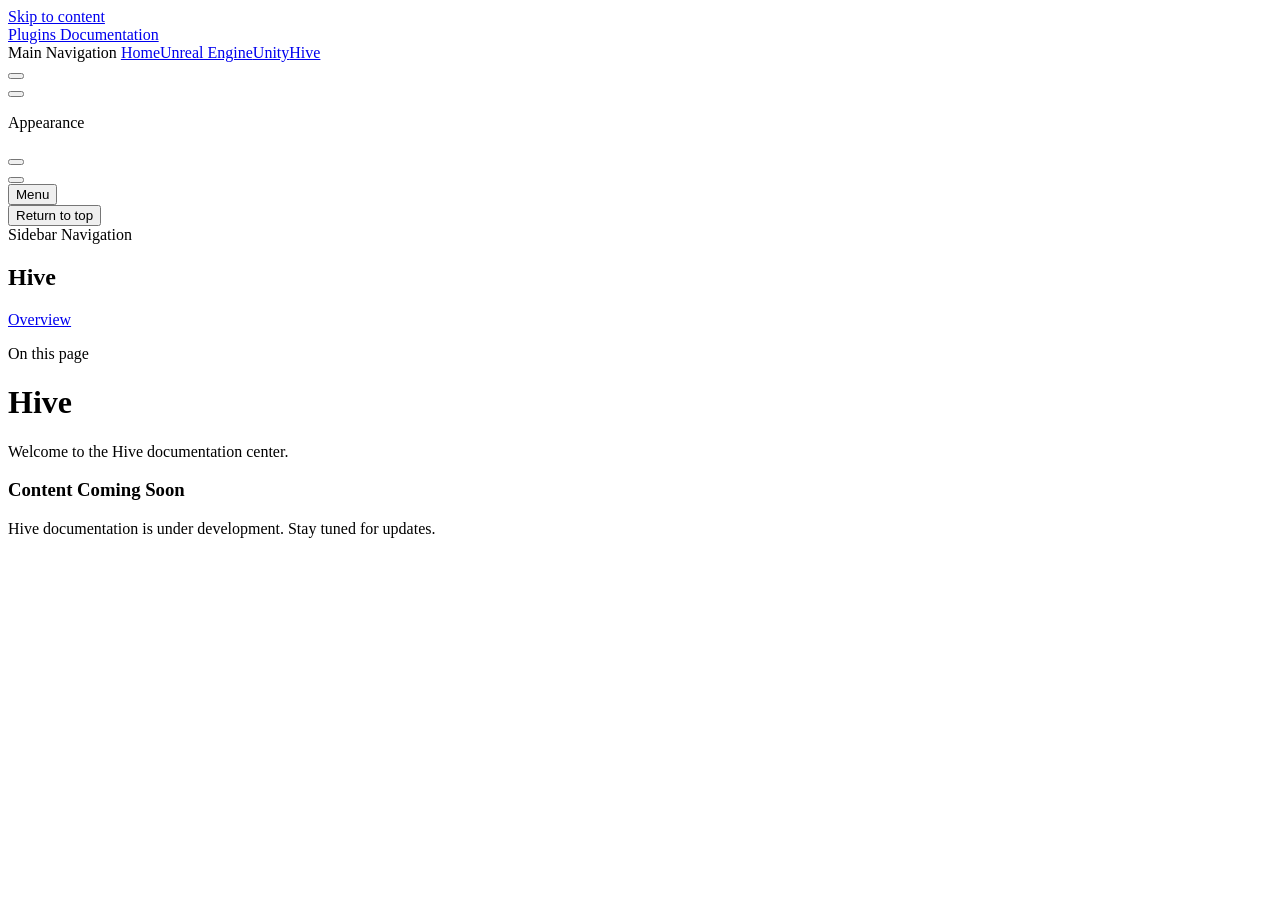
==== commit 7197c638: "Update" ====
--- a/hive/index.html
+++ b/hive/index.html
@@ -6,20 +6,20 @@
     <title>Hive | Plugins Documentation</title>
     <meta name="description" content="Documentation for Unreal Engine and Unity Plugins">
     <meta name="generator" content="VitePress v1.6.4">
-    <link rel="preload stylesheet" href="/assets/style.CwUYNEyg.css" as="style">
-    <link rel="preload stylesheet" href="/vp-icons.css" as="style">
+    <link rel="preload stylesheet" href="/300mind.documentation/assets/style.Dgbdsn0m.css" as="style">
+    <link rel="preload stylesheet" href="/300mind.documentation/vp-icons.css" as="style">
     
-    <script type="module" src="/assets/app.BqGI_REw.js"></script>
-    <link rel="preload" href="/assets/inter-roman-latin.Di8DUHzh.woff2" as="font" type="font/woff2" crossorigin="">
-    <link rel="modulepreload" href="/assets/chunks/theme.B1fcBn-q.js">
-    <link rel="modulepreload" href="/assets/chunks/framework.RRduUuAx.js">
-    <link rel="modulepreload" href="/assets/hive_index.md.5krZ0DMO.lean.js">
+    <script type="module" src="/300mind.documentation/assets/app.D1t6ISPR.js"></script>
+    <link rel="preload" href="/300mind.documentation/assets/inter-roman-latin.Di8DUHzh.woff2" as="font" type="font/woff2" crossorigin="">
+    <link rel="modulepreload" href="/300mind.documentation/assets/chunks/theme.DI_HHeVg.js">
+    <link rel="modulepreload" href="/300mind.documentation/assets/chunks/framework.BjZAHlXD.js">
+    <link rel="modulepreload" href="/300mind.documentation/assets/hive_index.md.aesfxttc.lean.js">
     <script id="check-dark-mode">(()=>{const e=localStorage.getItem("vitepress-theme-appearance")||"auto",a=window.matchMedia("(prefers-color-scheme: dark)").matches;(!e||e==="auto"?a:e==="dark")&&document.documentElement.classList.add("dark")})();</script>
     <script id="check-mac-os">document.documentElement.classList.toggle("mac",/Mac|iPhone|iPod|iPad/i.test(navigator.platform));</script>
   </head>
   <body>
-    <div id="app"><div class="Layout" data-v-5d98c3a5><!--[--><!--]--><!--[--><span tabindex="-1" data-v-0b0ada53></span><a href="#VPContent" class="VPSkipLink visually-hidden" data-v-0b0ada53>Skip to content</a><!--]--><!----><header class="VPNav" data-v-5d98c3a5 data-v-ae24b3ad><div class="VPNavBar" data-v-ae24b3ad data-v-6aa21345><div class="wrapper" data-v-6aa21345><div class="container" data-v-6aa21345><div class="title" data-v-6aa21345><div class="VPNavBarTitle has-sidebar" data-v-6aa21345 data-v-1168a8e4><a class="title" href="/" data-v-1168a8e4><!--[--><!--]--><!--[--><img class="VPImage logo" src="/logo.svg" alt data-v-8426fc1a><!--]--><span data-v-1168a8e4>Plugins Documentation</span><!--[--><!--]--></a></div></div><div class="content" data-v-6aa21345><div class="content-body" data-v-6aa21345><!--[--><!--]--><div class="VPNavBarSearch search" data-v-6aa21345><!----></div><nav aria-labelledby="main-nav-aria-label" class="VPNavBarMenu menu" data-v-6aa21345 data-v-dc692963><span id="main-nav-aria-label" class="visually-hidden" data-v-dc692963> Main Navigation </span><!--[--><!--[--><a class="VPLink link VPNavBarMenuLink" href="/" tabindex="0" data-v-dc692963 data-v-e56f3d57><!--[--><span data-v-e56f3d57>Home</span><!--]--></a><!--]--><!--[--><a class="VPLink link VPNavBarMenuLink" href="/unreal/" tabindex="0" data-v-dc692963 data-v-e56f3d57><!--[--><span data-v-e56f3d57>Unreal Engine</span><!--]--></a><!--]--><!--[--><a class="VPLink link VPNavBarMenuLink" href="/unity/" tabindex="0" data-v-dc692963 data-v-e56f3d57><!--[--><span data-v-e56f3d57>Unity</span><!--]--></a><!--]--><!--[--><a class="VPLink link VPNavBarMenuLink active" href="/hive/" tabindex="0" data-v-dc692963 data-v-e56f3d57><!--[--><span data-v-e56f3d57>Hive</span><!--]--></a><!--]--><!--]--></nav><!----><div class="VPNavBarAppearance appearance" data-v-6aa21345 data-v-6c893767><button class="VPSwitch VPSwitchAppearance" type="button" role="switch" title aria-checked="false" data-v-6c893767 data-v-5337faa4 data-v-1d5665e3><span class="check" data-v-1d5665e3><span class="icon" data-v-1d5665e3><!--[--><span class="vpi-sun sun" data-v-5337faa4></span><span class="vpi-moon moon" data-v-5337faa4></span><!--]--></span></span></button></div><!----><div class="VPFlyout VPNavBarExtra extra" data-v-6aa21345 data-v-bb2aa2f0 data-v-cf11d7a2><button type="button" class="button" aria-haspopup="true" aria-expanded="false" aria-label="extra navigation" data-v-cf11d7a2><span class="vpi-more-horizontal icon" data-v-cf11d7a2></span></button><div class="menu" data-v-cf11d7a2><div class="VPMenu" data-v-cf11d7a2 data-v-b98bc113><!----><!--[--><!--[--><!----><div class="group" data-v-bb2aa2f0><div class="item appearance" data-v-bb2aa2f0><p class="label" data-v-bb2aa2f0>Appearance</p><div class="appearance-action" data-v-bb2aa2f0><button class="VPSwitch VPSwitchAppearance" type="button" role="switch" title aria-checked="false" data-v-bb2aa2f0 data-v-5337faa4 data-v-1d5665e3><span class="check" data-v-1d5665e3><span class="icon" data-v-1d5665e3><!--[--><span class="vpi-sun sun" data-v-5337faa4></span><span class="vpi-moon moon" data-v-5337faa4></span><!--]--></span></span></button></div></div></div><!----><!--]--><!--]--></div></div></div><!--[--><!--]--><button type="button" class="VPNavBarHamburger hamburger" aria-label="mobile navigation" aria-expanded="false" aria-controls="VPNavScreen" data-v-6aa21345 data-v-e5dd9c1c><span class="container" data-v-e5dd9c1c><span class="top" data-v-e5dd9c1c></span><span class="middle" data-v-e5dd9c1c></span><span class="bottom" data-v-e5dd9c1c></span></span></button></div></div></div></div><div class="divider" data-v-6aa21345><div class="divider-line" data-v-6aa21345></div></div></div><!----></header><div class="VPLocalNav has-sidebar empty" data-v-5d98c3a5 data-v-a6f0e41e><div class="container" data-v-a6f0e41e><button class="menu" aria-expanded="false" aria-controls="VPSidebarNav" data-v-a6f0e41e><span class="vpi-align-left menu-icon" data-v-a6f0e41e></span><span class="menu-text" data-v-a6f0e41e>Menu</span></button><div class="VPLocalNavOutlineDropdown" style="--vp-vh:0px;" data-v-a6f0e41e data-v-8a42e2b4><button data-v-8a42e2b4>Return to top</button><!----></div></div></div><aside class="VPSidebar" data-v-5d98c3a5 data-v-319d5ca6><div class="curtain" data-v-319d5ca6></div><nav class="nav" id="VPSidebarNav" aria-labelledby="sidebar-aria-label" tabindex="-1" data-v-319d5ca6><span class="visually-hidden" id="sidebar-aria-label" data-v-319d5ca6> Sidebar Navigation </span><!--[--><!--]--><!--[--><div class="no-transition group" data-v-c40bc020><section class="VPSidebarItem level-0 has-active" data-v-c40bc020 data-v-b3fd67f8><div class="item" role="button" tabindex="0" data-v-b3fd67f8><div class="indicator" data-v-b3fd67f8></div><h2 class="text" data-v-b3fd67f8>Hive</h2><!----></div><div class="items" data-v-b3fd67f8><!--[--><div class="VPSidebarItem level-1 is-link" data-v-b3fd67f8 data-v-b3fd67f8><div class="item" data-v-b3fd67f8><div class="indicator" data-v-b3fd67f8></div><a class="VPLink link link" href="/hive/" data-v-b3fd67f8><!--[--><p class="text" data-v-b3fd67f8>Overview</p><!--]--></a><!----></div><!----></div><!--]--></div></section></div><!--]--><!--[--><!--]--></nav></aside><div class="VPContent has-sidebar" id="VPContent" data-v-5d98c3a5 data-v-1428d186><div class="VPDoc has-sidebar has-aside" data-v-1428d186 data-v-39a288b8><!--[--><!--]--><div class="container" data-v-39a288b8><div class="aside" data-v-39a288b8><div class="aside-curtain" data-v-39a288b8></div><div class="aside-container" data-v-39a288b8><div class="aside-content" data-v-39a288b8><div class="VPDocAside" data-v-39a288b8 data-v-3f215769><!--[--><!--]--><!--[--><!--]--><nav aria-labelledby="doc-outline-aria-label" class="VPDocAsideOutline" data-v-3f215769 data-v-a5bbad30><div class="content" data-v-a5bbad30><div class="outline-marker" data-v-a5bbad30></div><div aria-level="2" class="outline-title" id="doc-outline-aria-label" role="heading" data-v-a5bbad30>On this page</div><ul class="VPDocOutlineItem root" data-v-a5bbad30 data-v-b933a997><!--[--><!--]--></ul></div></nav><!--[--><!--]--><div class="spacer" data-v-3f215769></div><!--[--><!--]--><!----><!--[--><!--]--><!--[--><!--]--></div></div></div></div><div class="content" data-v-39a288b8><div class="content-container" data-v-39a288b8><!--[--><!--]--><main class="main" data-v-39a288b8><div style="position:relative;" class="vp-doc _hive_" data-v-39a288b8><div><h1 id="hive" tabindex="-1">Hive <a class="header-anchor" href="#hive" aria-label="Permalink to &quot;Hive&quot;">​</a></h1><p>Welcome to the Hive documentation center.</p><div class="product-grid"><div class="product-card"><h3>Content Coming Soon</h3><p>Hive documentation is under development. Stay tuned for updates.</p></div></div></div></div></main><footer class="VPDocFooter" data-v-39a288b8 data-v-e257564d><!--[--><!--]--><!----><!----></footer><!--[--><!--]--></div></div></div><!--[--><!--]--></div></div><!----><!--[--><!--]--></div></div>
-    <script>window.__VP_HASH_MAP__=JSON.parse("{\"hive_index.md\":\"5krZ0DMO\",\"index.md\":\"DDvMAX-H\",\"unity_index.md\":\"qCo0N49r\",\"unreal_advanced-ai-turret-framework_index.md\":\"BGpB94g1\",\"unreal_advanced-outline-system_index.md\":\"BiMJ0axr\",\"unreal_advanced-radial-menu-system_index.md\":\"CMW3cQlg\",\"unreal_game-ready-inventory-crafting-cooking-system_index.md\":\"Df2IfVQX\",\"unreal_game-settings-menu-system_index.md\":\"CGETfibs\",\"unreal_index.md\":\"ckdc_s_S\",\"unreal_modern-tactical-melee-weapons-pack_index.md\":\"B0nAqpOQ\",\"unreal_mouse-character-pack_index.md\":\"4vc-bbnh\",\"unreal_operation-theatre-room-pack_index.md\":\"Bg8laJxT\",\"unreal_runtime-gizmo-tool_index.md\":\"CN7Md4V1\",\"unreal_spanish-city-pack_index.md\":\"YHlQOeAC\"}");window.__VP_SITE_DATA__=JSON.parse("{\"lang\":\"en-US\",\"dir\":\"ltr\",\"title\":\"Plugins Documentation\",\"description\":\"Documentation for Unreal Engine and Unity Plugins\",\"base\":\"/\",\"head\":[],\"router\":{\"prefetchLinks\":true},\"appearance\":true,\"themeConfig\":{\"logo\":\"/logo.svg\",\"nav\":[{\"text\":\"Home\",\"link\":\"/\"},{\"text\":\"Unreal Engine\",\"link\":\"/unreal/\"},{\"text\":\"Unity\",\"link\":\"/unity/\"},{\"text\":\"Hive\",\"link\":\"/hive/\"}],\"sidebar\":{\"/unreal/\":[{\"text\":\"Unreal Engine\",\"items\":[{\"text\":\"Overview\",\"link\":\"/unreal/\"},{\"text\":\"Advanced AI Turret Framework\",\"link\":\"/unreal/advanced-ai-turret-framework/\"},{\"text\":\"Advanced Outline System\",\"link\":\"/unreal/advanced-outline-system/\"},{\"text\":\"Advanced Radial Menu System\",\"link\":\"/unreal/advanced-radial-menu-system/\"},{\"text\":\"Game Ready Inventory, Crafting & Cooking System\",\"link\":\"/unreal/game-ready-inventory-crafting-cooking-system/\"},{\"text\":\"Game Settings Menu System\",\"link\":\"/unreal/game-settings-menu-system/\"},{\"text\":\"Modern Tactical Melee Weapons Pack\",\"link\":\"/unreal/modern-tactical-melee-weapons-pack/\"},{\"text\":\"Mouse Character Pack\",\"link\":\"/unreal/mouse-character-pack/\"},{\"text\":\"Operation Theatre Room Pack\",\"link\":\"/unreal/operation-theatre-room-pack/\"},{\"text\":\"Runtime Gizmo Tool\",\"link\":\"/unreal/runtime-gizmo-tool/\"},{\"text\":\"Spanish City Pack\",\"link\":\"/unreal/spanish-city-pack/\"}]}],\"/unity/\":[{\"text\":\"Unity\",\"items\":[{\"text\":\"Overview\",\"link\":\"/unity/\"}]}],\"/hive/\":[{\"text\":\"Hive\",\"items\":[{\"text\":\"Overview\",\"link\":\"/hive/\"}]}]}},\"locales\":{},\"scrollOffset\":134,\"cleanUrls\":false}");</script>
+    <div id="app"><div class="Layout" data-v-5d98c3a5><!--[--><!--]--><!--[--><span tabindex="-1" data-v-0b0ada53></span><a href="#VPContent" class="VPSkipLink visually-hidden" data-v-0b0ada53>Skip to content</a><!--]--><!----><header class="VPNav" data-v-5d98c3a5 data-v-ae24b3ad><div class="VPNavBar" data-v-ae24b3ad data-v-6aa21345><div class="wrapper" data-v-6aa21345><div class="container" data-v-6aa21345><div class="title" data-v-6aa21345><div class="VPNavBarTitle has-sidebar" data-v-6aa21345 data-v-1168a8e4><a class="title" href="/300mind.documentation/" data-v-1168a8e4><!--[--><!--]--><!--[--><img class="VPImage logo" src="/300mind.documentation/logo.svg" alt data-v-8426fc1a><!--]--><span data-v-1168a8e4>Plugins Documentation</span><!--[--><!--]--></a></div></div><div class="content" data-v-6aa21345><div class="content-body" data-v-6aa21345><!--[--><!--]--><div class="VPNavBarSearch search" data-v-6aa21345><!----></div><nav aria-labelledby="main-nav-aria-label" class="VPNavBarMenu menu" data-v-6aa21345 data-v-dc692963><span id="main-nav-aria-label" class="visually-hidden" data-v-dc692963> Main Navigation </span><!--[--><!--[--><a class="VPLink link VPNavBarMenuLink" href="/300mind.documentation/" tabindex="0" data-v-dc692963 data-v-e56f3d57><!--[--><span data-v-e56f3d57>Home</span><!--]--></a><!--]--><!--[--><a class="VPLink link VPNavBarMenuLink" href="/300mind.documentation/unreal/" tabindex="0" data-v-dc692963 data-v-e56f3d57><!--[--><span data-v-e56f3d57>Unreal Engine</span><!--]--></a><!--]--><!--[--><a class="VPLink link VPNavBarMenuLink" href="/300mind.documentation/unity/" tabindex="0" data-v-dc692963 data-v-e56f3d57><!--[--><span data-v-e56f3d57>Unity</span><!--]--></a><!--]--><!--[--><a class="VPLink link VPNavBarMenuLink active" href="/300mind.documentation/hive/" tabindex="0" data-v-dc692963 data-v-e56f3d57><!--[--><span data-v-e56f3d57>Hive</span><!--]--></a><!--]--><!--]--></nav><!----><div class="VPNavBarAppearance appearance" data-v-6aa21345 data-v-6c893767><button class="VPSwitch VPSwitchAppearance" type="button" role="switch" title aria-checked="false" data-v-6c893767 data-v-5337faa4 data-v-1d5665e3><span class="check" data-v-1d5665e3><span class="icon" data-v-1d5665e3><!--[--><span class="vpi-sun sun" data-v-5337faa4></span><span class="vpi-moon moon" data-v-5337faa4></span><!--]--></span></span></button></div><!----><div class="VPFlyout VPNavBarExtra extra" data-v-6aa21345 data-v-bb2aa2f0 data-v-cf11d7a2><button type="button" class="button" aria-haspopup="true" aria-expanded="false" aria-label="extra navigation" data-v-cf11d7a2><span class="vpi-more-horizontal icon" data-v-cf11d7a2></span></button><div class="menu" data-v-cf11d7a2><div class="VPMenu" data-v-cf11d7a2 data-v-b98bc113><!----><!--[--><!--[--><!----><div class="group" data-v-bb2aa2f0><div class="item appearance" data-v-bb2aa2f0><p class="label" data-v-bb2aa2f0>Appearance</p><div class="appearance-action" data-v-bb2aa2f0><button class="VPSwitch VPSwitchAppearance" type="button" role="switch" title aria-checked="false" data-v-bb2aa2f0 data-v-5337faa4 data-v-1d5665e3><span class="check" data-v-1d5665e3><span class="icon" data-v-1d5665e3><!--[--><span class="vpi-sun sun" data-v-5337faa4></span><span class="vpi-moon moon" data-v-5337faa4></span><!--]--></span></span></button></div></div></div><!----><!--]--><!--]--></div></div></div><!--[--><!--]--><button type="button" class="VPNavBarHamburger hamburger" aria-label="mobile navigation" aria-expanded="false" aria-controls="VPNavScreen" data-v-6aa21345 data-v-e5dd9c1c><span class="container" data-v-e5dd9c1c><span class="top" data-v-e5dd9c1c></span><span class="middle" data-v-e5dd9c1c></span><span class="bottom" data-v-e5dd9c1c></span></span></button></div></div></div></div><div class="divider" data-v-6aa21345><div class="divider-line" data-v-6aa21345></div></div></div><!----></header><div class="VPLocalNav has-sidebar empty" data-v-5d98c3a5 data-v-a6f0e41e><div class="container" data-v-a6f0e41e><button class="menu" aria-expanded="false" aria-controls="VPSidebarNav" data-v-a6f0e41e><span class="vpi-align-left menu-icon" data-v-a6f0e41e></span><span class="menu-text" data-v-a6f0e41e>Menu</span></button><div class="VPLocalNavOutlineDropdown" style="--vp-vh:0px;" data-v-a6f0e41e data-v-8a42e2b4><button data-v-8a42e2b4>Return to top</button><!----></div></div></div><aside class="VPSidebar" data-v-5d98c3a5 data-v-319d5ca6><div class="curtain" data-v-319d5ca6></div><nav class="nav" id="VPSidebarNav" aria-labelledby="sidebar-aria-label" tabindex="-1" data-v-319d5ca6><span class="visually-hidden" id="sidebar-aria-label" data-v-319d5ca6> Sidebar Navigation </span><!--[--><!--]--><!--[--><div class="no-transition group" data-v-c40bc020><section class="VPSidebarItem level-0 has-active" data-v-c40bc020 data-v-b3fd67f8><div class="item" role="button" tabindex="0" data-v-b3fd67f8><div class="indicator" data-v-b3fd67f8></div><h2 class="text" data-v-b3fd67f8>Hive</h2><!----></div><div class="items" data-v-b3fd67f8><!--[--><div class="VPSidebarItem level-1 is-link" data-v-b3fd67f8 data-v-b3fd67f8><div class="item" data-v-b3fd67f8><div class="indicator" data-v-b3fd67f8></div><a class="VPLink link link" href="/300mind.documentation/hive/" data-v-b3fd67f8><!--[--><p class="text" data-v-b3fd67f8>Overview</p><!--]--></a><!----></div><!----></div><!--]--></div></section></div><!--]--><!--[--><!--]--></nav></aside><div class="VPContent has-sidebar" id="VPContent" data-v-5d98c3a5 data-v-1428d186><div class="VPDoc has-sidebar has-aside" data-v-1428d186 data-v-39a288b8><!--[--><!--]--><div class="container" data-v-39a288b8><div class="aside" data-v-39a288b8><div class="aside-curtain" data-v-39a288b8></div><div class="aside-container" data-v-39a288b8><div class="aside-content" data-v-39a288b8><div class="VPDocAside" data-v-39a288b8 data-v-3f215769><!--[--><!--]--><!--[--><!--]--><nav aria-labelledby="doc-outline-aria-label" class="VPDocAsideOutline" data-v-3f215769 data-v-a5bbad30><div class="content" data-v-a5bbad30><div class="outline-marker" data-v-a5bbad30></div><div aria-level="2" class="outline-title" id="doc-outline-aria-label" role="heading" data-v-a5bbad30>On this page</div><ul class="VPDocOutlineItem root" data-v-a5bbad30 data-v-b933a997><!--[--><!--]--></ul></div></nav><!--[--><!--]--><div class="spacer" data-v-3f215769></div><!--[--><!--]--><!----><!--[--><!--]--><!--[--><!--]--></div></div></div></div><div class="content" data-v-39a288b8><div class="content-container" data-v-39a288b8><!--[--><!--]--><main class="main" data-v-39a288b8><div style="position:relative;" class="vp-doc _300mind_documentation_hive_" data-v-39a288b8><div><h1 id="hive" tabindex="-1">Hive <a class="header-anchor" href="#hive" aria-label="Permalink to &quot;Hive&quot;">​</a></h1><p>Welcome to the Hive documentation center.</p><div class="product-grid"><div class="product-card"><h3>Content Coming Soon</h3><p>Hive documentation is under development. Stay tuned for updates.</p></div></div></div></div></main><footer class="VPDocFooter" data-v-39a288b8 data-v-e257564d><!--[--><!--]--><!----><!----></footer><!--[--><!--]--></div></div></div><!--[--><!--]--></div></div><!----><!--[--><!--]--></div></div>
+    <script>window.__VP_HASH_MAP__=JSON.parse("{\"hive_index.md\":\"aesfxttc\",\"index.md\":\"EBpM0bRw\",\"unity_index.md\":\"DVyjE8Oa\",\"unreal_advanced-ai-turret-framework_index.md\":\"DVGwu7Dg\",\"unreal_advanced-outline-system_index.md\":\"Cbb5del8\",\"unreal_advanced-radial-menu-system_index.md\":\"DtKrLcIS\",\"unreal_game-ready-inventory-crafting-cooking-system_index.md\":\"DLi1cmFO\",\"unreal_game-settings-menu-system_index.md\":\"ahLZBsZ-\",\"unreal_index.md\":\"woHk4py-\",\"unreal_modern-tactical-melee-weapons-pack_index.md\":\"BFiuj7qq\",\"unreal_mouse-character-pack_index.md\":\"BCYFYR5d\",\"unreal_operation-theatre-room-pack_index.md\":\"BSX464CF\",\"unreal_runtime-gizmo-tool_index.md\":\"CQ31dOcq\",\"unreal_spanish-city-pack_index.md\":\"pDcv0Ouy\"}");window.__VP_SITE_DATA__=JSON.parse("{\"lang\":\"en-US\",\"dir\":\"ltr\",\"title\":\"Plugins Documentation\",\"description\":\"Documentation for Unreal Engine and Unity Plugins\",\"base\":\"/300mind.documentation/\",\"head\":[],\"router\":{\"prefetchLinks\":true},\"appearance\":true,\"themeConfig\":{\"logo\":\"/logo.svg\",\"nav\":[{\"text\":\"Home\",\"link\":\"/\"},{\"text\":\"Unreal Engine\",\"link\":\"/unreal/\"},{\"text\":\"Unity\",\"link\":\"/unity/\"},{\"text\":\"Hive\",\"link\":\"/hive/\"}],\"sidebar\":{\"/unreal/\":[{\"text\":\"Unreal Engine\",\"items\":[{\"text\":\"Overview\",\"link\":\"/unreal/\"},{\"text\":\"Advanced AI Turret Framework\",\"link\":\"/unreal/advanced-ai-turret-framework/\"},{\"text\":\"Advanced Outline System\",\"link\":\"/unreal/advanced-outline-system/\"},{\"text\":\"Advanced Radial Menu System\",\"link\":\"/unreal/advanced-radial-menu-system/\"},{\"text\":\"Game Ready Inventory, Crafting & Cooking System\",\"link\":\"/unreal/game-ready-inventory-crafting-cooking-system/\"},{\"text\":\"Game Settings Menu System\",\"link\":\"/unreal/game-settings-menu-system/\"},{\"text\":\"Modern Tactical Melee Weapons Pack\",\"link\":\"/unreal/modern-tactical-melee-weapons-pack/\"},{\"text\":\"Mouse Character Pack\",\"link\":\"/unreal/mouse-character-pack/\"},{\"text\":\"Operation Theatre Room Pack\",\"link\":\"/unreal/operation-theatre-room-pack/\"},{\"text\":\"Runtime Gizmo Tool\",\"link\":\"/unreal/runtime-gizmo-tool/\"},{\"text\":\"Spanish City Pack\",\"link\":\"/unreal/spanish-city-pack/\"}]}],\"/unity/\":[{\"text\":\"Unity\",\"items\":[{\"text\":\"Overview\",\"link\":\"/unity/\"}]}],\"/hive/\":[{\"text\":\"Hive\",\"items\":[{\"text\":\"Overview\",\"link\":\"/hive/\"}]}]}},\"locales\":{},\"scrollOffset\":134,\"cleanUrls\":false}");</script>
     
   </body>
 </html>
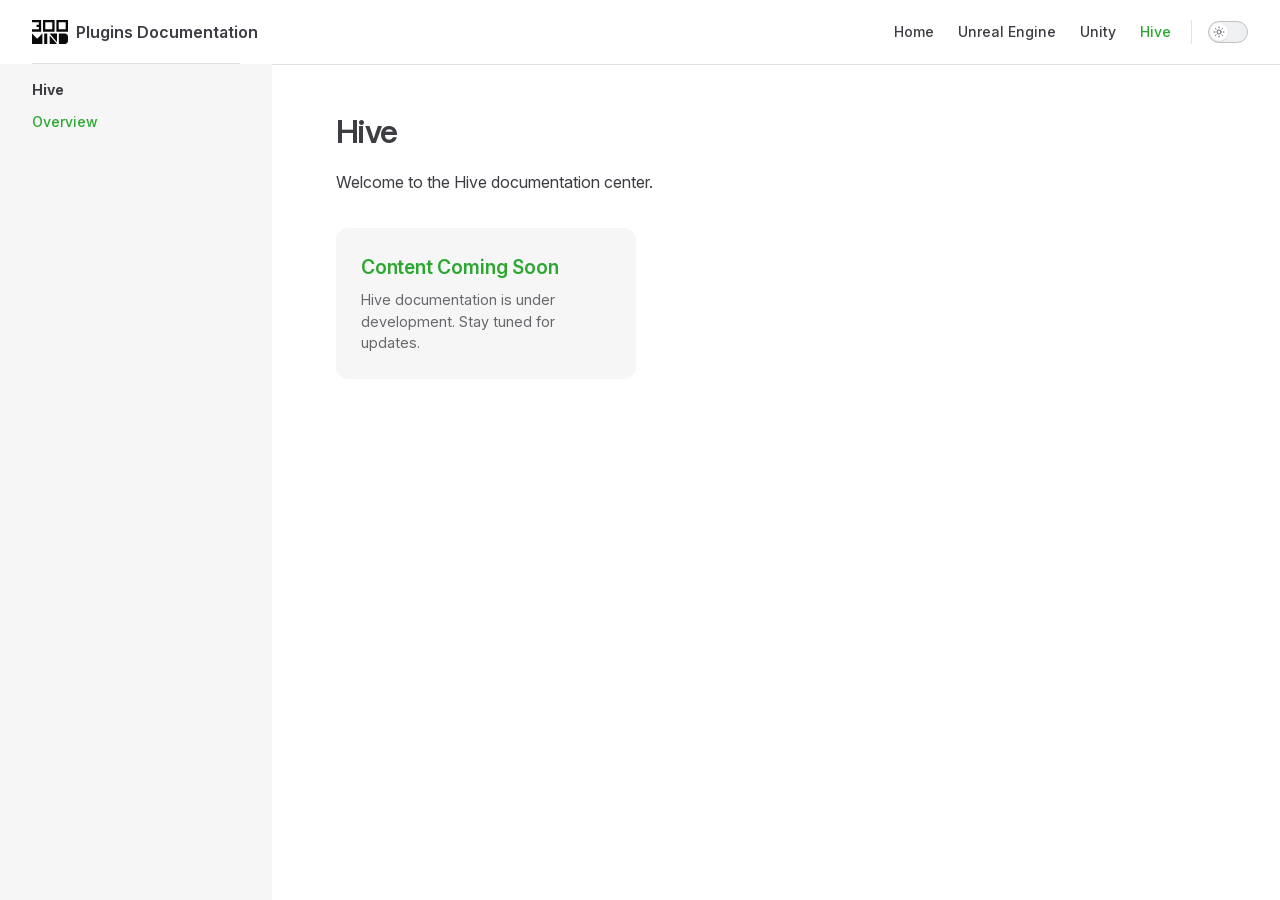
==== commit a211ba43: "Update" ====
--- a/hive/index.html
+++ b/hive/index.html
@@ -6,20 +6,20 @@
     <title>Hive | Plugins Documentation</title>
     <meta name="description" content="Documentation for Unreal Engine and Unity Plugins">
     <meta name="generator" content="VitePress v1.6.4">
-    <link rel="preload stylesheet" href="/300mind.documentation/assets/style.Dgbdsn0m.css" as="style">
-    <link rel="preload stylesheet" href="/300mind.documentation/vp-icons.css" as="style">
+    <link rel="preload stylesheet" href="/assets/style.CwUYNEyg.css" as="style">
+    <link rel="preload stylesheet" href="/vp-icons.css" as="style">
     
-    <script type="module" src="/300mind.documentation/assets/app.D1t6ISPR.js"></script>
-    <link rel="preload" href="/300mind.documentation/assets/inter-roman-latin.Di8DUHzh.woff2" as="font" type="font/woff2" crossorigin="">
-    <link rel="modulepreload" href="/300mind.documentation/assets/chunks/theme.DI_HHeVg.js">
-    <link rel="modulepreload" href="/300mind.documentation/assets/chunks/framework.BjZAHlXD.js">
-    <link rel="modulepreload" href="/300mind.documentation/assets/hive_index.md.aesfxttc.lean.js">
+    <script type="module" src="/assets/app.BqGI_REw.js"></script>
+    <link rel="preload" href="/assets/inter-roman-latin.Di8DUHzh.woff2" as="font" type="font/woff2" crossorigin="">
+    <link rel="modulepreload" href="/assets/chunks/theme.B1fcBn-q.js">
+    <link rel="modulepreload" href="/assets/chunks/framework.RRduUuAx.js">
+    <link rel="modulepreload" href="/assets/hive_index.md.5krZ0DMO.lean.js">
     <script id="check-dark-mode">(()=>{const e=localStorage.getItem("vitepress-theme-appearance")||"auto",a=window.matchMedia("(prefers-color-scheme: dark)").matches;(!e||e==="auto"?a:e==="dark")&&document.documentElement.classList.add("dark")})();</script>
     <script id="check-mac-os">document.documentElement.classList.toggle("mac",/Mac|iPhone|iPod|iPad/i.test(navigator.platform));</script>
   </head>
   <body>
-    <div id="app"><div class="Layout" data-v-5d98c3a5><!--[--><!--]--><!--[--><span tabindex="-1" data-v-0b0ada53></span><a href="#VPContent" class="VPSkipLink visually-hidden" data-v-0b0ada53>Skip to content</a><!--]--><!----><header class="VPNav" data-v-5d98c3a5 data-v-ae24b3ad><div class="VPNavBar" data-v-ae24b3ad data-v-6aa21345><div class="wrapper" data-v-6aa21345><div class="container" data-v-6aa21345><div class="title" data-v-6aa21345><div class="VPNavBarTitle has-sidebar" data-v-6aa21345 data-v-1168a8e4><a class="title" href="/300mind.documentation/" data-v-1168a8e4><!--[--><!--]--><!--[--><img class="VPImage logo" src="/300mind.documentation/logo.svg" alt data-v-8426fc1a><!--]--><span data-v-1168a8e4>Plugins Documentation</span><!--[--><!--]--></a></div></div><div class="content" data-v-6aa21345><div class="content-body" data-v-6aa21345><!--[--><!--]--><div class="VPNavBarSearch search" data-v-6aa21345><!----></div><nav aria-labelledby="main-nav-aria-label" class="VPNavBarMenu menu" data-v-6aa21345 data-v-dc692963><span id="main-nav-aria-label" class="visually-hidden" data-v-dc692963> Main Navigation </span><!--[--><!--[--><a class="VPLink link VPNavBarMenuLink" href="/300mind.documentation/" tabindex="0" data-v-dc692963 data-v-e56f3d57><!--[--><span data-v-e56f3d57>Home</span><!--]--></a><!--]--><!--[--><a class="VPLink link VPNavBarMenuLink" href="/300mind.documentation/unreal/" tabindex="0" data-v-dc692963 data-v-e56f3d57><!--[--><span data-v-e56f3d57>Unreal Engine</span><!--]--></a><!--]--><!--[--><a class="VPLink link VPNavBarMenuLink" href="/300mind.documentation/unity/" tabindex="0" data-v-dc692963 data-v-e56f3d57><!--[--><span data-v-e56f3d57>Unity</span><!--]--></a><!--]--><!--[--><a class="VPLink link VPNavBarMenuLink active" href="/300mind.documentation/hive/" tabindex="0" data-v-dc692963 data-v-e56f3d57><!--[--><span data-v-e56f3d57>Hive</span><!--]--></a><!--]--><!--]--></nav><!----><div class="VPNavBarAppearance appearance" data-v-6aa21345 data-v-6c893767><button class="VPSwitch VPSwitchAppearance" type="button" role="switch" title aria-checked="false" data-v-6c893767 data-v-5337faa4 data-v-1d5665e3><span class="check" data-v-1d5665e3><span class="icon" data-v-1d5665e3><!--[--><span class="vpi-sun sun" data-v-5337faa4></span><span class="vpi-moon moon" data-v-5337faa4></span><!--]--></span></span></button></div><!----><div class="VPFlyout VPNavBarExtra extra" data-v-6aa21345 data-v-bb2aa2f0 data-v-cf11d7a2><button type="button" class="button" aria-haspopup="true" aria-expanded="false" aria-label="extra navigation" data-v-cf11d7a2><span class="vpi-more-horizontal icon" data-v-cf11d7a2></span></button><div class="menu" data-v-cf11d7a2><div class="VPMenu" data-v-cf11d7a2 data-v-b98bc113><!----><!--[--><!--[--><!----><div class="group" data-v-bb2aa2f0><div class="item appearance" data-v-bb2aa2f0><p class="label" data-v-bb2aa2f0>Appearance</p><div class="appearance-action" data-v-bb2aa2f0><button class="VPSwitch VPSwitchAppearance" type="button" role="switch" title aria-checked="false" data-v-bb2aa2f0 data-v-5337faa4 data-v-1d5665e3><span class="check" data-v-1d5665e3><span class="icon" data-v-1d5665e3><!--[--><span class="vpi-sun sun" data-v-5337faa4></span><span class="vpi-moon moon" data-v-5337faa4></span><!--]--></span></span></button></div></div></div><!----><!--]--><!--]--></div></div></div><!--[--><!--]--><button type="button" class="VPNavBarHamburger hamburger" aria-label="mobile navigation" aria-expanded="false" aria-controls="VPNavScreen" data-v-6aa21345 data-v-e5dd9c1c><span class="container" data-v-e5dd9c1c><span class="top" data-v-e5dd9c1c></span><span class="middle" data-v-e5dd9c1c></span><span class="bottom" data-v-e5dd9c1c></span></span></button></div></div></div></div><div class="divider" data-v-6aa21345><div class="divider-line" data-v-6aa21345></div></div></div><!----></header><div class="VPLocalNav has-sidebar empty" data-v-5d98c3a5 data-v-a6f0e41e><div class="container" data-v-a6f0e41e><button class="menu" aria-expanded="false" aria-controls="VPSidebarNav" data-v-a6f0e41e><span class="vpi-align-left menu-icon" data-v-a6f0e41e></span><span class="menu-text" data-v-a6f0e41e>Menu</span></button><div class="VPLocalNavOutlineDropdown" style="--vp-vh:0px;" data-v-a6f0e41e data-v-8a42e2b4><button data-v-8a42e2b4>Return to top</button><!----></div></div></div><aside class="VPSidebar" data-v-5d98c3a5 data-v-319d5ca6><div class="curtain" data-v-319d5ca6></div><nav class="nav" id="VPSidebarNav" aria-labelledby="sidebar-aria-label" tabindex="-1" data-v-319d5ca6><span class="visually-hidden" id="sidebar-aria-label" data-v-319d5ca6> Sidebar Navigation </span><!--[--><!--]--><!--[--><div class="no-transition group" data-v-c40bc020><section class="VPSidebarItem level-0 has-active" data-v-c40bc020 data-v-b3fd67f8><div class="item" role="button" tabindex="0" data-v-b3fd67f8><div class="indicator" data-v-b3fd67f8></div><h2 class="text" data-v-b3fd67f8>Hive</h2><!----></div><div class="items" data-v-b3fd67f8><!--[--><div class="VPSidebarItem level-1 is-link" data-v-b3fd67f8 data-v-b3fd67f8><div class="item" data-v-b3fd67f8><div class="indicator" data-v-b3fd67f8></div><a class="VPLink link link" href="/300mind.documentation/hive/" data-v-b3fd67f8><!--[--><p class="text" data-v-b3fd67f8>Overview</p><!--]--></a><!----></div><!----></div><!--]--></div></section></div><!--]--><!--[--><!--]--></nav></aside><div class="VPContent has-sidebar" id="VPContent" data-v-5d98c3a5 data-v-1428d186><div class="VPDoc has-sidebar has-aside" data-v-1428d186 data-v-39a288b8><!--[--><!--]--><div class="container" data-v-39a288b8><div class="aside" data-v-39a288b8><div class="aside-curtain" data-v-39a288b8></div><div class="aside-container" data-v-39a288b8><div class="aside-content" data-v-39a288b8><div class="VPDocAside" data-v-39a288b8 data-v-3f215769><!--[--><!--]--><!--[--><!--]--><nav aria-labelledby="doc-outline-aria-label" class="VPDocAsideOutline" data-v-3f215769 data-v-a5bbad30><div class="content" data-v-a5bbad30><div class="outline-marker" data-v-a5bbad30></div><div aria-level="2" class="outline-title" id="doc-outline-aria-label" role="heading" data-v-a5bbad30>On this page</div><ul class="VPDocOutlineItem root" data-v-a5bbad30 data-v-b933a997><!--[--><!--]--></ul></div></nav><!--[--><!--]--><div class="spacer" data-v-3f215769></div><!--[--><!--]--><!----><!--[--><!--]--><!--[--><!--]--></div></div></div></div><div class="content" data-v-39a288b8><div class="content-container" data-v-39a288b8><!--[--><!--]--><main class="main" data-v-39a288b8><div style="position:relative;" class="vp-doc _300mind_documentation_hive_" data-v-39a288b8><div><h1 id="hive" tabindex="-1">Hive <a class="header-anchor" href="#hive" aria-label="Permalink to &quot;Hive&quot;">​</a></h1><p>Welcome to the Hive documentation center.</p><div class="product-grid"><div class="product-card"><h3>Content Coming Soon</h3><p>Hive documentation is under development. Stay tuned for updates.</p></div></div></div></div></main><footer class="VPDocFooter" data-v-39a288b8 data-v-e257564d><!--[--><!--]--><!----><!----></footer><!--[--><!--]--></div></div></div><!--[--><!--]--></div></div><!----><!--[--><!--]--></div></div>
-    <script>window.__VP_HASH_MAP__=JSON.parse("{\"hive_index.md\":\"aesfxttc\",\"index.md\":\"EBpM0bRw\",\"unity_index.md\":\"DVyjE8Oa\",\"unreal_advanced-ai-turret-framework_index.md\":\"DVGwu7Dg\",\"unreal_advanced-outline-system_index.md\":\"Cbb5del8\",\"unreal_advanced-radial-menu-system_index.md\":\"DtKrLcIS\",\"unreal_game-ready-inventory-crafting-cooking-system_index.md\":\"DLi1cmFO\",\"unreal_game-settings-menu-system_index.md\":\"ahLZBsZ-\",\"unreal_index.md\":\"woHk4py-\",\"unreal_modern-tactical-melee-weapons-pack_index.md\":\"BFiuj7qq\",\"unreal_mouse-character-pack_index.md\":\"BCYFYR5d\",\"unreal_operation-theatre-room-pack_index.md\":\"BSX464CF\",\"unreal_runtime-gizmo-tool_index.md\":\"CQ31dOcq\",\"unreal_spanish-city-pack_index.md\":\"pDcv0Ouy\"}");window.__VP_SITE_DATA__=JSON.parse("{\"lang\":\"en-US\",\"dir\":\"ltr\",\"title\":\"Plugins Documentation\",\"description\":\"Documentation for Unreal Engine and Unity Plugins\",\"base\":\"/300mind.documentation/\",\"head\":[],\"router\":{\"prefetchLinks\":true},\"appearance\":true,\"themeConfig\":{\"logo\":\"/logo.svg\",\"nav\":[{\"text\":\"Home\",\"link\":\"/\"},{\"text\":\"Unreal Engine\",\"link\":\"/unreal/\"},{\"text\":\"Unity\",\"link\":\"/unity/\"},{\"text\":\"Hive\",\"link\":\"/hive/\"}],\"sidebar\":{\"/unreal/\":[{\"text\":\"Unreal Engine\",\"items\":[{\"text\":\"Overview\",\"link\":\"/unreal/\"},{\"text\":\"Advanced AI Turret Framework\",\"link\":\"/unreal/advanced-ai-turret-framework/\"},{\"text\":\"Advanced Outline System\",\"link\":\"/unreal/advanced-outline-system/\"},{\"text\":\"Advanced Radial Menu System\",\"link\":\"/unreal/advanced-radial-menu-system/\"},{\"text\":\"Game Ready Inventory, Crafting & Cooking System\",\"link\":\"/unreal/game-ready-inventory-crafting-cooking-system/\"},{\"text\":\"Game Settings Menu System\",\"link\":\"/unreal/game-settings-menu-system/\"},{\"text\":\"Modern Tactical Melee Weapons Pack\",\"link\":\"/unreal/modern-tactical-melee-weapons-pack/\"},{\"text\":\"Mouse Character Pack\",\"link\":\"/unreal/mouse-character-pack/\"},{\"text\":\"Operation Theatre Room Pack\",\"link\":\"/unreal/operation-theatre-room-pack/\"},{\"text\":\"Runtime Gizmo Tool\",\"link\":\"/unreal/runtime-gizmo-tool/\"},{\"text\":\"Spanish City Pack\",\"link\":\"/unreal/spanish-city-pack/\"}]}],\"/unity/\":[{\"text\":\"Unity\",\"items\":[{\"text\":\"Overview\",\"link\":\"/unity/\"}]}],\"/hive/\":[{\"text\":\"Hive\",\"items\":[{\"text\":\"Overview\",\"link\":\"/hive/\"}]}]}},\"locales\":{},\"scrollOffset\":134,\"cleanUrls\":false}");</script>
+    <div id="app"><div class="Layout" data-v-5d98c3a5><!--[--><!--]--><!--[--><span tabindex="-1" data-v-0b0ada53></span><a href="#VPContent" class="VPSkipLink visually-hidden" data-v-0b0ada53>Skip to content</a><!--]--><!----><header class="VPNav" data-v-5d98c3a5 data-v-ae24b3ad><div class="VPNavBar" data-v-ae24b3ad data-v-6aa21345><div class="wrapper" data-v-6aa21345><div class="container" data-v-6aa21345><div class="title" data-v-6aa21345><div class="VPNavBarTitle has-sidebar" data-v-6aa21345 data-v-1168a8e4><a class="title" href="/" data-v-1168a8e4><!--[--><!--]--><!--[--><img class="VPImage logo" src="/logo.svg" alt data-v-8426fc1a><!--]--><span data-v-1168a8e4>Plugins Documentation</span><!--[--><!--]--></a></div></div><div class="content" data-v-6aa21345><div class="content-body" data-v-6aa21345><!--[--><!--]--><div class="VPNavBarSearch search" data-v-6aa21345><!----></div><nav aria-labelledby="main-nav-aria-label" class="VPNavBarMenu menu" data-v-6aa21345 data-v-dc692963><span id="main-nav-aria-label" class="visually-hidden" data-v-dc692963> Main Navigation </span><!--[--><!--[--><a class="VPLink link VPNavBarMenuLink" href="/" tabindex="0" data-v-dc692963 data-v-e56f3d57><!--[--><span data-v-e56f3d57>Home</span><!--]--></a><!--]--><!--[--><a class="VPLink link VPNavBarMenuLink" href="/unreal/" tabindex="0" data-v-dc692963 data-v-e56f3d57><!--[--><span data-v-e56f3d57>Unreal Engine</span><!--]--></a><!--]--><!--[--><a class="VPLink link VPNavBarMenuLink" href="/unity/" tabindex="0" data-v-dc692963 data-v-e56f3d57><!--[--><span data-v-e56f3d57>Unity</span><!--]--></a><!--]--><!--[--><a class="VPLink link VPNavBarMenuLink active" href="/hive/" tabindex="0" data-v-dc692963 data-v-e56f3d57><!--[--><span data-v-e56f3d57>Hive</span><!--]--></a><!--]--><!--]--></nav><!----><div class="VPNavBarAppearance appearance" data-v-6aa21345 data-v-6c893767><button class="VPSwitch VPSwitchAppearance" type="button" role="switch" title aria-checked="false" data-v-6c893767 data-v-5337faa4 data-v-1d5665e3><span class="check" data-v-1d5665e3><span class="icon" data-v-1d5665e3><!--[--><span class="vpi-sun sun" data-v-5337faa4></span><span class="vpi-moon moon" data-v-5337faa4></span><!--]--></span></span></button></div><!----><div class="VPFlyout VPNavBarExtra extra" data-v-6aa21345 data-v-bb2aa2f0 data-v-cf11d7a2><button type="button" class="button" aria-haspopup="true" aria-expanded="false" aria-label="extra navigation" data-v-cf11d7a2><span class="vpi-more-horizontal icon" data-v-cf11d7a2></span></button><div class="menu" data-v-cf11d7a2><div class="VPMenu" data-v-cf11d7a2 data-v-b98bc113><!----><!--[--><!--[--><!----><div class="group" data-v-bb2aa2f0><div class="item appearance" data-v-bb2aa2f0><p class="label" data-v-bb2aa2f0>Appearance</p><div class="appearance-action" data-v-bb2aa2f0><button class="VPSwitch VPSwitchAppearance" type="button" role="switch" title aria-checked="false" data-v-bb2aa2f0 data-v-5337faa4 data-v-1d5665e3><span class="check" data-v-1d5665e3><span class="icon" data-v-1d5665e3><!--[--><span class="vpi-sun sun" data-v-5337faa4></span><span class="vpi-moon moon" data-v-5337faa4></span><!--]--></span></span></button></div></div></div><!----><!--]--><!--]--></div></div></div><!--[--><!--]--><button type="button" class="VPNavBarHamburger hamburger" aria-label="mobile navigation" aria-expanded="false" aria-controls="VPNavScreen" data-v-6aa21345 data-v-e5dd9c1c><span class="container" data-v-e5dd9c1c><span class="top" data-v-e5dd9c1c></span><span class="middle" data-v-e5dd9c1c></span><span class="bottom" data-v-e5dd9c1c></span></span></button></div></div></div></div><div class="divider" data-v-6aa21345><div class="divider-line" data-v-6aa21345></div></div></div><!----></header><div class="VPLocalNav has-sidebar empty" data-v-5d98c3a5 data-v-a6f0e41e><div class="container" data-v-a6f0e41e><button class="menu" aria-expanded="false" aria-controls="VPSidebarNav" data-v-a6f0e41e><span class="vpi-align-left menu-icon" data-v-a6f0e41e></span><span class="menu-text" data-v-a6f0e41e>Menu</span></button><div class="VPLocalNavOutlineDropdown" style="--vp-vh:0px;" data-v-a6f0e41e data-v-8a42e2b4><button data-v-8a42e2b4>Return to top</button><!----></div></div></div><aside class="VPSidebar" data-v-5d98c3a5 data-v-319d5ca6><div class="curtain" data-v-319d5ca6></div><nav class="nav" id="VPSidebarNav" aria-labelledby="sidebar-aria-label" tabindex="-1" data-v-319d5ca6><span class="visually-hidden" id="sidebar-aria-label" data-v-319d5ca6> Sidebar Navigation </span><!--[--><!--]--><!--[--><div class="no-transition group" data-v-c40bc020><section class="VPSidebarItem level-0 has-active" data-v-c40bc020 data-v-b3fd67f8><div class="item" role="button" tabindex="0" data-v-b3fd67f8><div class="indicator" data-v-b3fd67f8></div><h2 class="text" data-v-b3fd67f8>Hive</h2><!----></div><div class="items" data-v-b3fd67f8><!--[--><div class="VPSidebarItem level-1 is-link" data-v-b3fd67f8 data-v-b3fd67f8><div class="item" data-v-b3fd67f8><div class="indicator" data-v-b3fd67f8></div><a class="VPLink link link" href="/hive/" data-v-b3fd67f8><!--[--><p class="text" data-v-b3fd67f8>Overview</p><!--]--></a><!----></div><!----></div><!--]--></div></section></div><!--]--><!--[--><!--]--></nav></aside><div class="VPContent has-sidebar" id="VPContent" data-v-5d98c3a5 data-v-1428d186><div class="VPDoc has-sidebar has-aside" data-v-1428d186 data-v-39a288b8><!--[--><!--]--><div class="container" data-v-39a288b8><div class="aside" data-v-39a288b8><div class="aside-curtain" data-v-39a288b8></div><div class="aside-container" data-v-39a288b8><div class="aside-content" data-v-39a288b8><div class="VPDocAside" data-v-39a288b8 data-v-3f215769><!--[--><!--]--><!--[--><!--]--><nav aria-labelledby="doc-outline-aria-label" class="VPDocAsideOutline" data-v-3f215769 data-v-a5bbad30><div class="content" data-v-a5bbad30><div class="outline-marker" data-v-a5bbad30></div><div aria-level="2" class="outline-title" id="doc-outline-aria-label" role="heading" data-v-a5bbad30>On this page</div><ul class="VPDocOutlineItem root" data-v-a5bbad30 data-v-b933a997><!--[--><!--]--></ul></div></nav><!--[--><!--]--><div class="spacer" data-v-3f215769></div><!--[--><!--]--><!----><!--[--><!--]--><!--[--><!--]--></div></div></div></div><div class="content" data-v-39a288b8><div class="content-container" data-v-39a288b8><!--[--><!--]--><main class="main" data-v-39a288b8><div style="position:relative;" class="vp-doc _hive_" data-v-39a288b8><div><h1 id="hive" tabindex="-1">Hive <a class="header-anchor" href="#hive" aria-label="Permalink to &quot;Hive&quot;">​</a></h1><p>Welcome to the Hive documentation center.</p><div class="product-grid"><div class="product-card"><h3>Content Coming Soon</h3><p>Hive documentation is under development. Stay tuned for updates.</p></div></div></div></div></main><footer class="VPDocFooter" data-v-39a288b8 data-v-e257564d><!--[--><!--]--><!----><!----></footer><!--[--><!--]--></div></div></div><!--[--><!--]--></div></div><!----><!--[--><!--]--></div></div>
+    <script>window.__VP_HASH_MAP__=JSON.parse("{\"hive_index.md\":\"5krZ0DMO\",\"index.md\":\"DDvMAX-H\",\"unity_index.md\":\"qCo0N49r\",\"unreal_advanced-ai-turret-framework_index.md\":\"BGpB94g1\",\"unreal_advanced-outline-system_index.md\":\"BiMJ0axr\",\"unreal_advanced-radial-menu-system_index.md\":\"CMW3cQlg\",\"unreal_game-ready-inventory-crafting-cooking-system_index.md\":\"Df2IfVQX\",\"unreal_game-settings-menu-system_index.md\":\"CGETfibs\",\"unreal_index.md\":\"ckdc_s_S\",\"unreal_modern-tactical-melee-weapons-pack_index.md\":\"B0nAqpOQ\",\"unreal_mouse-character-pack_index.md\":\"4vc-bbnh\",\"unreal_operation-theatre-room-pack_index.md\":\"Bg8laJxT\",\"unreal_runtime-gizmo-tool_index.md\":\"CN7Md4V1\",\"unreal_spanish-city-pack_index.md\":\"YHlQOeAC\"}");window.__VP_SITE_DATA__=JSON.parse("{\"lang\":\"en-US\",\"dir\":\"ltr\",\"title\":\"Plugins Documentation\",\"description\":\"Documentation for Unreal Engine and Unity Plugins\",\"base\":\"/\",\"head\":[],\"router\":{\"prefetchLinks\":true},\"appearance\":true,\"themeConfig\":{\"logo\":\"/logo.svg\",\"nav\":[{\"text\":\"Home\",\"link\":\"/\"},{\"text\":\"Unreal Engine\",\"link\":\"/unreal/\"},{\"text\":\"Unity\",\"link\":\"/unity/\"},{\"text\":\"Hive\",\"link\":\"/hive/\"}],\"sidebar\":{\"/unreal/\":[{\"text\":\"Unreal Engine\",\"items\":[{\"text\":\"Overview\",\"link\":\"/unreal/\"},{\"text\":\"Advanced AI Turret Framework\",\"link\":\"/unreal/advanced-ai-turret-framework/\"},{\"text\":\"Advanced Outline System\",\"link\":\"/unreal/advanced-outline-system/\"},{\"text\":\"Advanced Radial Menu System\",\"link\":\"/unreal/advanced-radial-menu-system/\"},{\"text\":\"Game Ready Inventory, Crafting & Cooking System\",\"link\":\"/unreal/game-ready-inventory-crafting-cooking-system/\"},{\"text\":\"Game Settings Menu System\",\"link\":\"/unreal/game-settings-menu-system/\"},{\"text\":\"Modern Tactical Melee Weapons Pack\",\"link\":\"/unreal/modern-tactical-melee-weapons-pack/\"},{\"text\":\"Mouse Character Pack\",\"link\":\"/unreal/mouse-character-pack/\"},{\"text\":\"Operation Theatre Room Pack\",\"link\":\"/unreal/operation-theatre-room-pack/\"},{\"text\":\"Runtime Gizmo Tool\",\"link\":\"/unreal/runtime-gizmo-tool/\"},{\"text\":\"Spanish City Pack\",\"link\":\"/unreal/spanish-city-pack/\"}]}],\"/unity/\":[{\"text\":\"Unity\",\"items\":[{\"text\":\"Overview\",\"link\":\"/unity/\"}]}],\"/hive/\":[{\"text\":\"Hive\",\"items\":[{\"text\":\"Overview\",\"link\":\"/hive/\"}]}]}},\"locales\":{},\"scrollOffset\":134,\"cleanUrls\":false}");</script>
     
   </body>
 </html>
--- a/assets/style.CwUYNEyg.css
+++ b/assets/style.CwUYNEyg.css
@@ -0,0 +1 @@
+@font-face{font-family:Inter;font-style:normal;font-weight:100 900;font-display:swap;src:url(/assets/inter-roman-cyrillic-ext.BBPuwvHQ.woff2) format("woff2");unicode-range:U+0460-052F,U+1C80-1C88,U+20B4,U+2DE0-2DFF,U+A640-A69F,U+FE2E-FE2F}@font-face{font-family:Inter;font-style:normal;font-weight:100 900;font-display:swap;src:url(/assets/inter-roman-cyrillic.C5lxZ8CY.woff2) format("woff2");unicode-range:U+0301,U+0400-045F,U+0490-0491,U+04B0-04B1,U+2116}@font-face{font-family:Inter;font-style:normal;font-weight:100 900;font-display:swap;src:url(/assets/inter-roman-greek-ext.CqjqNYQ-.woff2) format("woff2");unicode-range:U+1F00-1FFF}@font-face{font-family:Inter;font-style:normal;font-weight:100 900;font-display:swap;src:url(/assets/inter-roman-greek.BBVDIX6e.woff2) format("woff2");unicode-range:U+0370-0377,U+037A-037F,U+0384-038A,U+038C,U+038E-03A1,U+03A3-03FF}@font-face{font-family:Inter;font-style:normal;font-weight:100 900;font-display:swap;src:url(/assets/inter-roman-vietnamese.BjW4sHH5.woff2) format("woff2");unicode-range:U+0102-0103,U+0110-0111,U+0128-0129,U+0168-0169,U+01A0-01A1,U+01AF-01B0,U+0300-0301,U+0303-0304,U+0308-0309,U+0323,U+0329,U+1EA0-1EF9,U+20AB}@font-face{font-family:Inter;font-style:normal;font-weight:100 900;font-display:swap;src:url(/assets/inter-roman-latin-ext.4ZJIpNVo.woff2) format("woff2");unicode-range:U+0100-02AF,U+0304,U+0308,U+0329,U+1E00-1E9F,U+1EF2-1EFF,U+2020,U+20A0-20AB,U+20AD-20C0,U+2113,U+2C60-2C7F,U+A720-A7FF}@font-face{font-family:Inter;font-style:normal;font-weight:100 900;font-display:swap;src:url(/assets/inter-roman-latin.Di8DUHzh.woff2) format("woff2");unicode-range:U+0000-00FF,U+0131,U+0152-0153,U+02BB-02BC,U+02C6,U+02DA,U+02DC,U+0304,U+0308,U+0329,U+2000-206F,U+2074,U+20AC,U+2122,U+2191,U+2193,U+2212,U+2215,U+FEFF,U+FFFD}@font-face{font-family:Inter;font-style:italic;font-weight:100 900;font-display:swap;src:url(/assets/inter-italic-cyrillic-ext.r48I6akx.woff2) format("woff2");unicode-range:U+0460-052F,U+1C80-1C88,U+20B4,U+2DE0-2DFF,U+A640-A69F,U+FE2E-FE2F}@font-face{font-family:Inter;font-style:italic;font-weight:100 900;font-display:swap;src:url(/assets/inter-italic-cyrillic.By2_1cv3.woff2) format("woff2");unicode-range:U+0301,U+0400-045F,U+0490-0491,U+04B0-04B1,U+2116}@font-face{font-family:Inter;font-style:italic;font-weight:100 900;font-display:swap;src:url(/assets/inter-italic-greek-ext.1u6EdAuj.woff2) format("woff2");unicode-range:U+1F00-1FFF}@font-face{font-family:Inter;font-style:italic;font-weight:100 900;font-display:swap;src:url(/assets/inter-italic-greek.DJ8dCoTZ.woff2) format("woff2");unicode-range:U+0370-0377,U+037A-037F,U+0384-038A,U+038C,U+038E-03A1,U+03A3-03FF}@font-face{font-family:Inter;font-style:italic;font-weight:100 900;font-display:swap;src:url(/assets/inter-italic-vietnamese.BSbpV94h.woff2) format("woff2");unicode-range:U+0102-0103,U+0110-0111,U+0128-0129,U+0168-0169,U+01A0-01A1,U+01AF-01B0,U+0300-0301,U+0303-0304,U+0308-0309,U+0323,U+0329,U+1EA0-1EF9,U+20AB}@font-face{font-family:Inter;font-style:italic;font-weight:100 900;font-display:swap;src:url(/assets/inter-italic-latin-ext.CN1xVJS-.woff2) format("woff2");unicode-range:U+0100-02AF,U+0304,U+0308,U+0329,U+1E00-1E9F,U+1EF2-1EFF,U+2020,U+20A0-20AB,U+20AD-20C0,U+2113,U+2C60-2C7F,U+A720-A7FF}@font-face{font-family:Inter;font-style:italic;font-weight:100 900;font-display:swap;src:url(/assets/inter-italic-latin.C2AdPX0b.woff2) format("woff2");unicode-range:U+0000-00FF,U+0131,U+0152-0153,U+02BB-02BC,U+02C6,U+02DA,U+02DC,U+0304,U+0308,U+0329,U+2000-206F,U+2074,U+20AC,U+2122,U+2191,U+2193,U+2212,U+2215,U+FEFF,U+FFFD}@font-face{font-family:Punctuation SC;font-weight:400;src:local("PingFang SC Regular"),local("Noto Sans CJK SC"),local("Microsoft YaHei");unicode-range:U+201C,U+201D,U+2018,U+2019,U+2E3A,U+2014,U+2013,U+2026,U+00B7,U+007E,U+002F}@font-face{font-family:Punctuation SC;font-weight:500;src:local("PingFang SC Medium"),local("Noto Sans CJK SC"),local("Microsoft YaHei");unicode-range:U+201C,U+201D,U+2018,U+2019,U+2E3A,U+2014,U+2013,U+2026,U+00B7,U+007E,U+002F}@font-face{font-family:Punctuation SC;font-weight:600;src:local("PingFang SC Semibold"),local("Noto Sans CJK SC Bold"),local("Microsoft YaHei Bold");unicode-range:U+201C,U+201D,U+2018,U+2019,U+2E3A,U+2014,U+2013,U+2026,U+00B7,U+007E,U+002F}@font-face{font-family:Punctuation SC;font-weight:700;src:local("PingFang SC Semibold"),local("Noto Sans CJK SC Bold"),local("Microsoft YaHei Bold");unicode-range:U+201C,U+201D,U+2018,U+2019,U+2E3A,U+2014,U+2013,U+2026,U+00B7,U+007E,U+002F}:root{--vp-c-white: #ffffff;--vp-c-black: #000000;--vp-c-neutral: var(--vp-c-black);--vp-c-neutral-inverse: var(--vp-c-white)}.dark{--vp-c-neutral: var(--vp-c-white);--vp-c-neutral-inverse: var(--vp-c-black)}:root{--vp-c-gray-1: #dddde3;--vp-c-gray-2: #e4e4e9;--vp-c-gray-3: #ebebef;--vp-c-gray-soft: rgba(142, 150, 170, .14);--vp-c-indigo-1: #3451b2;--vp-c-indigo-2: #3a5ccc;--vp-c-indigo-3: #5672cd;--vp-c-indigo-soft: rgba(100, 108, 255, .14);--vp-c-purple-1: #6f42c1;--vp-c-purple-2: #7e4cc9;--vp-c-purple-3: #8e5cd9;--vp-c-purple-soft: rgba(159, 122, 234, .14);--vp-c-green-1: #18794e;--vp-c-green-2: #299764;--vp-c-green-3: #30a46c;--vp-c-green-soft: rgba(16, 185, 129, .14);--vp-c-yellow-1: #915930;--vp-c-yellow-2: #946300;--vp-c-yellow-3: #9f6a00;--vp-c-yellow-soft: rgba(234, 179, 8, .14);--vp-c-red-1: #b8272c;--vp-c-red-2: #d5393e;--vp-c-red-3: #e0575b;--vp-c-red-soft: rgba(244, 63, 94, .14);--vp-c-sponsor: #db2777}.dark{--vp-c-gray-1: #515c67;--vp-c-gray-2: #414853;--vp-c-gray-3: #32363f;--vp-c-gray-soft: rgba(101, 117, 133, .16);--vp-c-indigo-1: #a8b1ff;--vp-c-indigo-2: #5c73e7;--vp-c-indigo-3: #3e63dd;--vp-c-indigo-soft: rgba(100, 108, 255, .16);--vp-c-purple-1: #c8abfa;--vp-c-purple-2: #a879e6;--vp-c-purple-3: #8e5cd9;--vp-c-purple-soft: rgba(159, 122, 234, .16);--vp-c-green-1: #3dd68c;--vp-c-green-2: #30a46c;--vp-c-green-3: #298459;--vp-c-green-soft: rgba(16, 185, 129, .16);--vp-c-yellow-1: #f9b44e;--vp-c-yellow-2: #da8b17;--vp-c-yellow-3: #a46a0a;--vp-c-yellow-soft: rgba(234, 179, 8, .16);--vp-c-red-1: #f66f81;--vp-c-red-2: #f14158;--vp-c-red-3: #b62a3c;--vp-c-red-soft: rgba(244, 63, 94, .16)}:root{--vp-c-bg: #ffffff;--vp-c-bg-alt: #f6f6f7;--vp-c-bg-elv: #ffffff;--vp-c-bg-soft: #f6f6f7}.dark{--vp-c-bg: #1b1b1f;--vp-c-bg-alt: #161618;--vp-c-bg-elv: #202127;--vp-c-bg-soft: #202127}:root{--vp-c-border: #c2c2c4;--vp-c-divider: #e2e2e3;--vp-c-gutter: #e2e2e3}.dark{--vp-c-border: #3c3f44;--vp-c-divider: #2e2e32;--vp-c-gutter: #000000}:root{--vp-c-text-1: #3c3c43;--vp-c-text-2: #67676c;--vp-c-text-3: #929295}.dark{--vp-c-text-1: #dfdfd6;--vp-c-text-2: #98989f;--vp-c-text-3: #6a6a71}:root{--vp-c-default-1: var(--vp-c-gray-1);--vp-c-default-2: var(--vp-c-gray-2);--vp-c-default-3: var(--vp-c-gray-3);--vp-c-default-soft: var(--vp-c-gray-soft);--vp-c-brand-1: var(--vp-c-indigo-1);--vp-c-brand-2: var(--vp-c-indigo-2);--vp-c-brand-3: var(--vp-c-indigo-3);--vp-c-brand-soft: var(--vp-c-indigo-soft);--vp-c-brand: var(--vp-c-brand-1);--vp-c-tip-1: var(--vp-c-brand-1);--vp-c-tip-2: var(--vp-c-brand-2);--vp-c-tip-3: var(--vp-c-brand-3);--vp-c-tip-soft: var(--vp-c-brand-soft);--vp-c-note-1: var(--vp-c-brand-1);--vp-c-note-2: var(--vp-c-brand-2);--vp-c-note-3: var(--vp-c-brand-3);--vp-c-note-soft: var(--vp-c-brand-soft);--vp-c-success-1: var(--vp-c-green-1);--vp-c-success-2: var(--vp-c-green-2);--vp-c-success-3: var(--vp-c-green-3);--vp-c-success-soft: var(--vp-c-green-soft);--vp-c-important-1: var(--vp-c-purple-1);--vp-c-important-2: var(--vp-c-purple-2);--vp-c-important-3: var(--vp-c-purple-3);--vp-c-important-soft: var(--vp-c-purple-soft);--vp-c-warning-1: var(--vp-c-yellow-1);--vp-c-warning-2: var(--vp-c-yellow-2);--vp-c-warning-3: var(--vp-c-yellow-3);--vp-c-warning-soft: var(--vp-c-yellow-soft);--vp-c-danger-1: var(--vp-c-red-1);--vp-c-danger-2: var(--vp-c-red-2);--vp-c-danger-3: var(--vp-c-red-3);--vp-c-danger-soft: var(--vp-c-red-soft);--vp-c-caution-1: var(--vp-c-red-1);--vp-c-caution-2: var(--vp-c-red-2);--vp-c-caution-3: var(--vp-c-red-3);--vp-c-caution-soft: var(--vp-c-red-soft)}:root{--vp-font-family-base: "Inter", ui-sans-serif, system-ui, sans-serif, "Apple Color Emoji", "Segoe UI Emoji", "Segoe UI Symbol", "Noto Color Emoji";--vp-font-family-mono: ui-monospace, "Menlo", "Monaco", "Consolas", "Liberation Mono", "Courier New", monospace;font-optical-sizing:auto}:root:where(:lang(zh)){--vp-font-family-base: "Punctuation SC", "Inter", ui-sans-serif, system-ui, sans-serif, "Apple Color Emoji", "Segoe UI Emoji", "Segoe UI Symbol", "Noto Color Emoji"}:root{--vp-shadow-1: 0 1px 2px rgba(0, 0, 0, .04), 0 1px 2px rgba(0, 0, 0, .06);--vp-shadow-2: 0 3px 12px rgba(0, 0, 0, .07), 0 1px 4px rgba(0, 0, 0, .07);--vp-shadow-3: 0 12px 32px rgba(0, 0, 0, .1), 0 2px 6px rgba(0, 0, 0, .08);--vp-shadow-4: 0 14px 44px rgba(0, 0, 0, .12), 0 3px 9px rgba(0, 0, 0, .12);--vp-shadow-5: 0 18px 56px rgba(0, 0, 0, .16), 0 4px 12px rgba(0, 0, 0, .16)}:root{--vp-z-index-footer: 10;--vp-z-index-local-nav: 20;--vp-z-index-nav: 30;--vp-z-index-layout-top: 40;--vp-z-index-backdrop: 50;--vp-z-index-sidebar: 60}@media (min-width: 960px){:root{--vp-z-index-sidebar: 25}}:root{--vp-layout-max-width: 1440px}:root{--vp-header-anchor-symbol: "#"}:root{--vp-code-line-height: 1.7;--vp-code-font-size: .875em;--vp-code-color: var(--vp-c-brand-1);--vp-code-link-color: var(--vp-c-brand-1);--vp-code-link-hover-color: var(--vp-c-brand-2);--vp-code-bg: var(--vp-c-default-soft);--vp-code-block-color: var(--vp-c-text-2);--vp-code-block-bg: var(--vp-c-bg-alt);--vp-code-block-divider-color: var(--vp-c-gutter);--vp-code-lang-color: var(--vp-c-text-3);--vp-code-line-highlight-color: var(--vp-c-default-soft);--vp-code-line-number-color: var(--vp-c-text-3);--vp-code-line-diff-add-color: var(--vp-c-success-soft);--vp-code-line-diff-add-symbol-color: var(--vp-c-success-1);--vp-code-line-diff-remove-color: var(--vp-c-danger-soft);--vp-code-line-diff-remove-symbol-color: var(--vp-c-danger-1);--vp-code-line-warning-color: var(--vp-c-warning-soft);--vp-code-line-error-color: var(--vp-c-danger-soft);--vp-code-copy-code-border-color: var(--vp-c-divider);--vp-code-copy-code-bg: var(--vp-c-bg-soft);--vp-code-copy-code-hover-border-color: var(--vp-c-divider);--vp-code-copy-code-hover-bg: var(--vp-c-bg);--vp-code-copy-code-active-text: var(--vp-c-text-2);--vp-code-copy-copied-text-content: "Copied";--vp-code-tab-divider: var(--vp-code-block-divider-color);--vp-code-tab-text-color: var(--vp-c-text-2);--vp-code-tab-bg: var(--vp-code-block-bg);--vp-code-tab-hover-text-color: var(--vp-c-text-1);--vp-code-tab-active-text-color: var(--vp-c-text-1);--vp-code-tab-active-bar-color: var(--vp-c-brand-1)}:lang(es),:lang(pt){--vp-code-copy-copied-text-content: "Copiado"}:lang(fa){--vp-code-copy-copied-text-content: "کپی شد"}:lang(ko){--vp-code-copy-copied-text-content: "복사됨"}:lang(ru){--vp-code-copy-copied-text-content: "Скопировано"}:lang(zh){--vp-code-copy-copied-text-content: "已复制"}:root{--vp-button-brand-border: transparent;--vp-button-brand-text: var(--vp-c-white);--vp-button-brand-bg: var(--vp-c-brand-3);--vp-button-brand-hover-border: transparent;--vp-button-brand-hover-text: var(--vp-c-white);--vp-button-brand-hover-bg: var(--vp-c-brand-2);--vp-button-brand-active-border: transparent;--vp-button-brand-active-text: var(--vp-c-white);--vp-button-brand-active-bg: var(--vp-c-brand-1);--vp-button-alt-border: transparent;--vp-button-alt-text: var(--vp-c-text-1);--vp-button-alt-bg: var(--vp-c-default-3);--vp-button-alt-hover-border: transparent;--vp-button-alt-hover-text: var(--vp-c-text-1);--vp-button-alt-hover-bg: var(--vp-c-default-2);--vp-button-alt-active-border: transparent;--vp-button-alt-active-text: var(--vp-c-text-1);--vp-button-alt-active-bg: var(--vp-c-default-1);--vp-button-sponsor-border: var(--vp-c-text-2);--vp-button-sponsor-text: var(--vp-c-text-2);--vp-button-sponsor-bg: transparent;--vp-button-sponsor-hover-border: var(--vp-c-sponsor);--vp-button-sponsor-hover-text: var(--vp-c-sponsor);--vp-button-sponsor-hover-bg: transparent;--vp-button-sponsor-active-border: var(--vp-c-sponsor);--vp-button-sponsor-active-text: var(--vp-c-sponsor);--vp-button-sponsor-active-bg: transparent}:root{--vp-custom-block-font-size: 14px;--vp-custom-block-code-font-size: 13px;--vp-custom-block-info-border: transparent;--vp-custom-block-info-text: var(--vp-c-text-1);--vp-custom-block-info-bg: var(--vp-c-default-soft);--vp-custom-block-info-code-bg: var(--vp-c-default-soft);--vp-custom-block-note-border: transparent;--vp-custom-block-note-text: var(--vp-c-text-1);--vp-custom-block-note-bg: var(--vp-c-default-soft);--vp-custom-block-note-code-bg: var(--vp-c-default-soft);--vp-custom-block-tip-border: transparent;--vp-custom-block-tip-text: var(--vp-c-text-1);--vp-custom-block-tip-bg: var(--vp-c-tip-soft);--vp-custom-block-tip-code-bg: var(--vp-c-tip-soft);--vp-custom-block-important-border: transparent;--vp-custom-block-important-text: var(--vp-c-text-1);--vp-custom-block-important-bg: var(--vp-c-important-soft);--vp-custom-block-important-code-bg: var(--vp-c-important-soft);--vp-custom-block-warning-border: transparent;--vp-custom-block-warning-text: var(--vp-c-text-1);--vp-custom-block-warning-bg: var(--vp-c-warning-soft);--vp-custom-block-warning-code-bg: var(--vp-c-warning-soft);--vp-custom-block-danger-border: transparent;--vp-custom-block-danger-text: var(--vp-c-text-1);--vp-custom-block-danger-bg: var(--vp-c-danger-soft);--vp-custom-block-danger-code-bg: var(--vp-c-danger-soft);--vp-custom-block-caution-border: transparent;--vp-custom-block-caution-text: var(--vp-c-text-1);--vp-custom-block-caution-bg: var(--vp-c-caution-soft);--vp-custom-block-caution-code-bg: var(--vp-c-caution-soft);--vp-custom-block-details-border: var(--vp-custom-block-info-border);--vp-custom-block-details-text: var(--vp-custom-block-info-text);--vp-custom-block-details-bg: var(--vp-custom-block-info-bg);--vp-custom-block-details-code-bg: var(--vp-custom-block-info-code-bg)}:root{--vp-input-border-color: var(--vp-c-border);--vp-input-bg-color: var(--vp-c-bg-alt);--vp-input-switch-bg-color: var(--vp-c-default-soft)}:root{--vp-nav-height: 64px;--vp-nav-bg-color: var(--vp-c-bg);--vp-nav-screen-bg-color: var(--vp-c-bg);--vp-nav-logo-height: 24px}.hide-nav{--vp-nav-height: 0px}.hide-nav .VPSidebar{--vp-nav-height: 22px}:root{--vp-local-nav-bg-color: var(--vp-c-bg)}:root{--vp-sidebar-width: 272px;--vp-sidebar-bg-color: var(--vp-c-bg-alt)}:root{--vp-backdrop-bg-color: rgba(0, 0, 0, .6)}:root{--vp-home-hero-name-color: var(--vp-c-brand-1);--vp-home-hero-name-background: transparent;--vp-home-hero-image-background-image: none;--vp-home-hero-image-filter: none}:root{--vp-badge-info-border: transparent;--vp-badge-info-text: var(--vp-c-text-2);--vp-badge-info-bg: var(--vp-c-default-soft);--vp-badge-tip-border: transparent;--vp-badge-tip-text: var(--vp-c-tip-1);--vp-badge-tip-bg: var(--vp-c-tip-soft);--vp-badge-warning-border: transparent;--vp-badge-warning-text: var(--vp-c-warning-1);--vp-badge-warning-bg: var(--vp-c-warning-soft);--vp-badge-danger-border: transparent;--vp-badge-danger-text: var(--vp-c-danger-1);--vp-badge-danger-bg: var(--vp-c-danger-soft)}:root{--vp-carbon-ads-text-color: var(--vp-c-text-1);--vp-carbon-ads-poweredby-color: var(--vp-c-text-2);--vp-carbon-ads-bg-color: var(--vp-c-bg-soft);--vp-carbon-ads-hover-text-color: var(--vp-c-brand-1);--vp-carbon-ads-hover-poweredby-color: var(--vp-c-text-1)}:root{--vp-local-search-bg: var(--vp-c-bg);--vp-local-search-result-bg: var(--vp-c-bg);--vp-local-search-result-border: var(--vp-c-divider);--vp-local-search-result-selected-bg: var(--vp-c-bg);--vp-local-search-result-selected-border: var(--vp-c-brand-1);--vp-local-search-highlight-bg: var(--vp-c-brand-1);--vp-local-search-highlight-text: var(--vp-c-neutral-inverse)}@media (prefers-reduced-motion: reduce){*,:before,:after{animation-delay:-1ms!important;animation-duration:1ms!important;animation-iteration-count:1!important;background-attachment:initial!important;scroll-behavior:auto!important;transition-duration:0s!important;transition-delay:0s!important}}*,:before,:after{box-sizing:border-box}html{line-height:1.4;font-size:16px;-webkit-text-size-adjust:100%}html.dark{color-scheme:dark}body{margin:0;width:100%;min-width:320px;min-height:100vh;line-height:24px;font-family:var(--vp-font-family-base);font-size:16px;font-weight:400;color:var(--vp-c-text-1);background-color:var(--vp-c-bg);font-synthesis:style;text-rendering:optimizeLegibility;-webkit-font-smoothing:antialiased;-moz-osx-font-smoothing:grayscale}main{display:block}h1,h2,h3,h4,h5,h6{margin:0;line-height:24px;font-size:16px;font-weight:400}p{margin:0}strong,b{font-weight:600}a,area,button,[role=button],input,label,select,summary,textarea{touch-action:manipulation}a{color:inherit;text-decoration:inherit}ol,ul{list-style:none;margin:0;padding:0}blockquote{margin:0}pre,code,kbd,samp{font-family:var(--vp-font-family-mono)}img,svg,video,canvas,audio,iframe,embed,object{display:block}figure{margin:0}img,video{max-width:100%;height:auto}button,input,optgroup,select,textarea{border:0;padding:0;line-height:inherit;color:inherit}button{padding:0;font-family:inherit;background-color:transparent;background-image:none}button:enabled,[role=button]:enabled{cursor:pointer}button:focus,button:focus-visible{outline:1px dotted;outline:4px auto -webkit-focus-ring-color}button:focus:not(:focus-visible){outline:none!important}input:focus,textarea:focus,select:focus{outline:none}table{border-collapse:collapse}input{background-color:transparent}input:-ms-input-placeholder,textarea:-ms-input-placeholder{color:var(--vp-c-text-3)}input::-ms-input-placeholder,textarea::-ms-input-placeholder{color:var(--vp-c-text-3)}input::placeholder,textarea::placeholder{color:var(--vp-c-text-3)}input::-webkit-outer-spin-button,input::-webkit-inner-spin-button{-webkit-appearance:none;margin:0}input[type=number]{-moz-appearance:textfield}textarea{resize:vertical}select{-webkit-appearance:none}fieldset{margin:0;padding:0}h1,h2,h3,h4,h5,h6,li,p{overflow-wrap:break-word}vite-error-overlay{z-index:9999}mjx-container{overflow-x:auto}mjx-container>svg{display:inline-block;margin:auto}[class^=vpi-],[class*=" vpi-"],.vp-icon{width:1em;height:1em}[class^=vpi-].bg,[class*=" vpi-"].bg,.vp-icon.bg{background-size:100% 100%;background-color:transparent}[class^=vpi-]:not(.bg),[class*=" vpi-"]:not(.bg),.vp-icon:not(.bg){-webkit-mask:var(--icon) no-repeat;mask:var(--icon) no-repeat;-webkit-mask-size:100% 100%;mask-size:100% 100%;background-color:currentColor;color:inherit}.vpi-align-left{--icon: url("data:image/svg+xml,%3Csvg xmlns='http://www.w3.org/2000/svg' fill='none' stroke='currentColor' stroke-linecap='round' stroke-linejoin='round' stroke-width='2' viewBox='0 0 24 24'%3E%3Cpath d='M21 6H3M15 12H3M17 18H3'/%3E%3C/svg%3E")}.vpi-arrow-right,.vpi-arrow-down,.vpi-arrow-left,.vpi-arrow-up{--icon: url("data:image/svg+xml,%3Csvg xmlns='http://www.w3.org/2000/svg' fill='none' stroke='currentColor' stroke-linecap='round' stroke-linejoin='round' stroke-width='2' viewBox='0 0 24 24'%3E%3Cpath d='M5 12h14M12 5l7 7-7 7'/%3E%3C/svg%3E")}.vpi-chevron-right,.vpi-chevron-down,.vpi-chevron-left,.vpi-chevron-up{--icon: url("data:image/svg+xml,%3Csvg xmlns='http://www.w3.org/2000/svg' fill='none' stroke='currentColor' stroke-linecap='round' stroke-linejoin='round' stroke-width='2' viewBox='0 0 24 24'%3E%3Cpath d='m9 18 6-6-6-6'/%3E%3C/svg%3E")}.vpi-chevron-down,.vpi-arrow-down{transform:rotate(90deg)}.vpi-chevron-left,.vpi-arrow-left{transform:rotate(180deg)}.vpi-chevron-up,.vpi-arrow-up{transform:rotate(-90deg)}.vpi-square-pen{--icon: url("data:image/svg+xml,%3Csvg xmlns='http://www.w3.org/2000/svg' fill='none' stroke='currentColor' stroke-linecap='round' stroke-linejoin='round' stroke-width='2' viewBox='0 0 24 24'%3E%3Cpath d='M12 3H5a2 2 0 0 0-2 2v14a2 2 0 0 0 2 2h14a2 2 0 0 0 2-2v-7'/%3E%3Cpath d='M18.375 2.625a2.121 2.121 0 1 1 3 3L12 15l-4 1 1-4Z'/%3E%3C/svg%3E")}.vpi-plus{--icon: url("data:image/svg+xml,%3Csvg xmlns='http://www.w3.org/2000/svg' fill='none' stroke='currentColor' stroke-linecap='round' stroke-linejoin='round' stroke-width='2' viewBox='0 0 24 24'%3E%3Cpath d='M5 12h14M12 5v14'/%3E%3C/svg%3E")}.vpi-sun{--icon: url("data:image/svg+xml,%3Csvg xmlns='http://www.w3.org/2000/svg' fill='none' stroke='currentColor' stroke-linecap='round' stroke-linejoin='round' stroke-width='2' viewBox='0 0 24 24'%3E%3Ccircle cx='12' cy='12' r='4'/%3E%3Cpath d='M12 2v2M12 20v2M4.93 4.93l1.41 1.41M17.66 17.66l1.41 1.41M2 12h2M20 12h2M6.34 17.66l-1.41 1.41M19.07 4.93l-1.41 1.41'/%3E%3C/svg%3E")}.vpi-moon{--icon: url("data:image/svg+xml,%3Csvg xmlns='http://www.w3.org/2000/svg' fill='none' stroke='currentColor' stroke-linecap='round' stroke-linejoin='round' stroke-width='2' viewBox='0 0 24 24'%3E%3Cpath d='M12 3a6 6 0 0 0 9 9 9 9 0 1 1-9-9Z'/%3E%3C/svg%3E")}.vpi-more-horizontal{--icon: url("data:image/svg+xml,%3Csvg xmlns='http://www.w3.org/2000/svg' fill='none' stroke='currentColor' stroke-linecap='round' stroke-linejoin='round' stroke-width='2' viewBox='0 0 24 24'%3E%3Ccircle cx='12' cy='12' r='1'/%3E%3Ccircle cx='19' cy='12' r='1'/%3E%3Ccircle cx='5' cy='12' r='1'/%3E%3C/svg%3E")}.vpi-languages{--icon: url("data:image/svg+xml,%3Csvg xmlns='http://www.w3.org/2000/svg' fill='none' stroke='currentColor' stroke-linecap='round' stroke-linejoin='round' stroke-width='2' viewBox='0 0 24 24'%3E%3Cpath d='m5 8 6 6M4 14l6-6 2-3M2 5h12M7 2h1M22 22l-5-10-5 10M14 18h6'/%3E%3C/svg%3E")}.vpi-heart{--icon: url("data:image/svg+xml,%3Csvg xmlns='http://www.w3.org/2000/svg' fill='none' stroke='currentColor' stroke-linecap='round' stroke-linejoin='round' stroke-width='2' viewBox='0 0 24 24'%3E%3Cpath d='M19 14c1.49-1.46 3-3.21 3-5.5A5.5 5.5 0 0 0 16.5 3c-1.76 0-3 .5-4.5 2-1.5-1.5-2.74-2-4.5-2A5.5 5.5 0 0 0 2 8.5c0 2.3 1.5 4.05 3 5.5l7 7Z'/%3E%3C/svg%3E")}.vpi-search{--icon: url("data:image/svg+xml,%3Csvg xmlns='http://www.w3.org/2000/svg' fill='none' stroke='currentColor' stroke-linecap='round' stroke-linejoin='round' stroke-width='2' viewBox='0 0 24 24'%3E%3Ccircle cx='11' cy='11' r='8'/%3E%3Cpath d='m21 21-4.3-4.3'/%3E%3C/svg%3E")}.vpi-layout-list{--icon: url("data:image/svg+xml,%3Csvg xmlns='http://www.w3.org/2000/svg' fill='none' stroke='currentColor' stroke-linecap='round' stroke-linejoin='round' stroke-width='2' viewBox='0 0 24 24'%3E%3Crect width='7' height='7' x='3' y='3' rx='1'/%3E%3Crect width='7' height='7' x='3' y='14' rx='1'/%3E%3Cpath d='M14 4h7M14 9h7M14 15h7M14 20h7'/%3E%3C/svg%3E")}.vpi-delete{--icon: url("data:image/svg+xml,%3Csvg xmlns='http://www.w3.org/2000/svg' fill='none' stroke='currentColor' stroke-linecap='round' stroke-linejoin='round' stroke-width='2' viewBox='0 0 24 24'%3E%3Cpath d='M20 5H9l-7 7 7 7h11a2 2 0 0 0 2-2V7a2 2 0 0 0-2-2ZM18 9l-6 6M12 9l6 6'/%3E%3C/svg%3E")}.vpi-corner-down-left{--icon: url("data:image/svg+xml,%3Csvg xmlns='http://www.w3.org/2000/svg' fill='none' stroke='currentColor' stroke-linecap='round' stroke-linejoin='round' stroke-width='2' viewBox='0 0 24 24'%3E%3Cpath d='m9 10-5 5 5 5'/%3E%3Cpath d='M20 4v7a4 4 0 0 1-4 4H4'/%3E%3C/svg%3E")}:root{--vp-icon-copy: url("data:image/svg+xml,%3Csvg xmlns='http://www.w3.org/2000/svg' fill='none' stroke='rgba(128,128,128,1)' stroke-linecap='round' stroke-linejoin='round' stroke-width='2' viewBox='0 0 24 24'%3E%3Crect width='8' height='4' x='8' y='2' rx='1' ry='1'/%3E%3Cpath d='M16 4h2a2 2 0 0 1 2 2v14a2 2 0 0 1-2 2H6a2 2 0 0 1-2-2V6a2 2 0 0 1 2-2h2'/%3E%3C/svg%3E");--vp-icon-copied: url("data:image/svg+xml,%3Csvg xmlns='http://www.w3.org/2000/svg' fill='none' stroke='rgba(128,128,128,1)' stroke-linecap='round' stroke-linejoin='round' stroke-width='2' viewBox='0 0 24 24'%3E%3Crect width='8' height='4' x='8' y='2' rx='1' ry='1'/%3E%3Cpath d='M16 4h2a2 2 0 0 1 2 2v14a2 2 0 0 1-2 2H6a2 2 0 0 1-2-2V6a2 2 0 0 1 2-2h2'/%3E%3Cpath d='m9 14 2 2 4-4'/%3E%3C/svg%3E")}.visually-hidden{position:absolute;width:1px;height:1px;white-space:nowrap;clip:rect(0 0 0 0);clip-path:inset(50%);overflow:hidden}.custom-block{border:1px solid transparent;border-radius:8px;padding:16px 16px 8px;line-height:24px;font-size:var(--vp-custom-block-font-size);color:var(--vp-c-text-2)}.custom-block.info{border-color:var(--vp-custom-block-info-border);color:var(--vp-custom-block-info-text);background-color:var(--vp-custom-block-info-bg)}.custom-block.info a,.custom-block.info code{color:var(--vp-c-brand-1)}.custom-block.info a:hover,.custom-block.info a:hover>code{color:var(--vp-c-brand-2)}.custom-block.info code{background-color:var(--vp-custom-block-info-code-bg)}.custom-block.note{border-color:var(--vp-custom-block-note-border);color:var(--vp-custom-block-note-text);background-color:var(--vp-custom-block-note-bg)}.custom-block.note a,.custom-block.note code{color:var(--vp-c-brand-1)}.custom-block.note a:hover,.custom-block.note a:hover>code{color:var(--vp-c-brand-2)}.custom-block.note code{background-color:var(--vp-custom-block-note-code-bg)}.custom-block.tip{border-color:var(--vp-custom-block-tip-border);color:var(--vp-custom-block-tip-text);background-color:var(--vp-custom-block-tip-bg)}.custom-block.tip a,.custom-block.tip code{color:var(--vp-c-tip-1)}.custom-block.tip a:hover,.custom-block.tip a:hover>code{color:var(--vp-c-tip-2)}.custom-block.tip code{background-color:var(--vp-custom-block-tip-code-bg)}.custom-block.important{border-color:var(--vp-custom-block-important-border);color:var(--vp-custom-block-important-text);background-color:var(--vp-custom-block-important-bg)}.custom-block.important a,.custom-block.important code{color:var(--vp-c-important-1)}.custom-block.important a:hover,.custom-block.important a:hover>code{color:var(--vp-c-important-2)}.custom-block.important code{background-color:var(--vp-custom-block-important-code-bg)}.custom-block.warning{border-color:var(--vp-custom-block-warning-border);color:var(--vp-custom-block-warning-text);background-color:var(--vp-custom-block-warning-bg)}.custom-block.warning a,.custom-block.warning code{color:var(--vp-c-warning-1)}.custom-block.warning a:hover,.custom-block.warning a:hover>code{color:var(--vp-c-warning-2)}.custom-block.warning code{background-color:var(--vp-custom-block-warning-code-bg)}.custom-block.danger{border-color:var(--vp-custom-block-danger-border);color:var(--vp-custom-block-danger-text);background-color:var(--vp-custom-block-danger-bg)}.custom-block.danger a,.custom-block.danger code{color:var(--vp-c-danger-1)}.custom-block.danger a:hover,.custom-block.danger a:hover>code{color:var(--vp-c-danger-2)}.custom-block.danger code{background-color:var(--vp-custom-block-danger-code-bg)}.custom-block.caution{border-color:var(--vp-custom-block-caution-border);color:var(--vp-custom-block-caution-text);background-color:var(--vp-custom-block-caution-bg)}.custom-block.caution a,.custom-block.caution code{color:var(--vp-c-caution-1)}.custom-block.caution a:hover,.custom-block.caution a:hover>code{color:var(--vp-c-caution-2)}.custom-block.caution code{background-color:var(--vp-custom-block-caution-code-bg)}.custom-block.details{border-color:var(--vp-custom-block-details-border);color:var(--vp-custom-block-details-text);background-color:var(--vp-custom-block-details-bg)}.custom-block.details a{color:var(--vp-c-brand-1)}.custom-block.details a:hover,.custom-block.details a:hover>code{color:var(--vp-c-brand-2)}.custom-block.details code{background-color:var(--vp-custom-block-details-code-bg)}.custom-block-title{font-weight:600}.custom-block p+p{margin:8px 0}.custom-block.details summary{margin:0 0 8px;font-weight:700;cursor:pointer;-webkit-user-select:none;user-select:none}.custom-block.details summary+p{margin:8px 0}.custom-block a{color:inherit;font-weight:600;text-decoration:underline;text-underline-offset:2px;transition:opacity .25s}.custom-block a:hover{opacity:.75}.custom-block code{font-size:var(--vp-custom-block-code-font-size)}.custom-block.custom-block th,.custom-block.custom-block blockquote>p{font-size:var(--vp-custom-block-font-size);color:inherit}.dark .vp-code span{color:var(--shiki-dark, inherit)}html:not(.dark) .vp-code span{color:var(--shiki-light, inherit)}.vp-code-group{margin-top:16px}.vp-code-group .tabs{position:relative;display:flex;margin-right:-24px;margin-left:-24px;padding:0 12px;background-color:var(--vp-code-tab-bg);overflow-x:auto;overflow-y:hidden;box-shadow:inset 0 -1px var(--vp-code-tab-divider)}@media (min-width: 640px){.vp-code-group .tabs{margin-right:0;margin-left:0;border-radius:8px 8px 0 0}}.vp-code-group .tabs input{position:fixed;opacity:0;pointer-events:none}.vp-code-group .tabs label{position:relative;display:inline-block;border-bottom:1px solid transparent;padding:0 12px;line-height:48px;font-size:14px;font-weight:500;color:var(--vp-code-tab-text-color);white-space:nowrap;cursor:pointer;transition:color .25s}.vp-code-group .tabs label:after{position:absolute;right:8px;bottom:-1px;left:8px;z-index:1;height:2px;border-radius:2px;content:"";background-color:transparent;transition:background-color .25s}.vp-code-group label:hover{color:var(--vp-code-tab-hover-text-color)}.vp-code-group input:checked+label{color:var(--vp-code-tab-active-text-color)}.vp-code-group input:checked+label:after{background-color:var(--vp-code-tab-active-bar-color)}.vp-code-group div[class*=language-],.vp-block{display:none;margin-top:0!important;border-top-left-radius:0!important;border-top-right-radius:0!important}.vp-code-group div[class*=language-].active,.vp-block.active{display:block}.vp-block{padding:20px 24px}.vp-doc h1,.vp-doc h2,.vp-doc h3,.vp-doc h4,.vp-doc h5,.vp-doc h6{position:relative;font-weight:600;outline:none}.vp-doc h1{letter-spacing:-.02em;line-height:40px;font-size:28px}.vp-doc h2{margin:48px 0 16px;border-top:1px solid var(--vp-c-divider);padding-top:24px;letter-spacing:-.02em;line-height:32px;font-size:24px}.vp-doc h3{margin:32px 0 0;letter-spacing:-.01em;line-height:28px;font-size:20px}.vp-doc h4{margin:24px 0 0;letter-spacing:-.01em;line-height:24px;font-size:18px}.vp-doc .header-anchor{position:absolute;top:0;left:0;margin-left:-.87em;font-weight:500;-webkit-user-select:none;user-select:none;opacity:0;text-decoration:none;transition:color .25s,opacity .25s}.vp-doc .header-anchor:before{content:var(--vp-header-anchor-symbol)}.vp-doc h1:hover .header-anchor,.vp-doc h1 .header-anchor:focus,.vp-doc h2:hover .header-anchor,.vp-doc h2 .header-anchor:focus,.vp-doc h3:hover .header-anchor,.vp-doc h3 .header-anchor:focus,.vp-doc h4:hover .header-anchor,.vp-doc h4 .header-anchor:focus,.vp-doc h5:hover .header-anchor,.vp-doc h5 .header-anchor:focus,.vp-doc h6:hover .header-anchor,.vp-doc h6 .header-anchor:focus{opacity:1}@media (min-width: 768px){.vp-doc h1{letter-spacing:-.02em;line-height:40px;font-size:32px}}.vp-doc h2 .header-anchor{top:24px}.vp-doc p,.vp-doc summary{margin:16px 0}.vp-doc p{line-height:28px}.vp-doc blockquote{margin:16px 0;border-left:2px solid var(--vp-c-divider);padding-left:16px;transition:border-color .5s;color:var(--vp-c-text-2)}.vp-doc blockquote>p{margin:0;font-size:16px;transition:color .5s}.vp-doc a{font-weight:500;color:var(--vp-c-brand-1);text-decoration:underline;text-underline-offset:2px;transition:color .25s,opacity .25s}.vp-doc a:hover{color:var(--vp-c-brand-2)}.vp-doc strong{font-weight:600}.vp-doc ul,.vp-doc ol{padding-left:1.25rem;margin:16px 0}.vp-doc ul{list-style:disc}.vp-doc ol{list-style:decimal}.vp-doc li+li{margin-top:8px}.vp-doc li>ol,.vp-doc li>ul{margin:8px 0 0}.vp-doc table{display:block;border-collapse:collapse;margin:20px 0;overflow-x:auto}.vp-doc tr{background-color:var(--vp-c-bg);border-top:1px solid var(--vp-c-divider);transition:background-color .5s}.vp-doc tr:nth-child(2n){background-color:var(--vp-c-bg-soft)}.vp-doc th,.vp-doc td{border:1px solid var(--vp-c-divider);padding:8px 16px}.vp-doc th{text-align:left;font-size:14px;font-weight:600;color:var(--vp-c-text-2);background-color:var(--vp-c-bg-soft)}.vp-doc td{font-size:14px}.vp-doc hr{margin:16px 0;border:none;border-top:1px solid var(--vp-c-divider)}.vp-doc .custom-block{margin:16px 0}.vp-doc .custom-block p{margin:8px 0;line-height:24px}.vp-doc .custom-block p:first-child{margin:0}.vp-doc .custom-block div[class*=language-]{margin:8px 0;border-radius:8px}.vp-doc .custom-block div[class*=language-] code{font-weight:400;background-color:transparent}.vp-doc .custom-block .vp-code-group .tabs{margin:0;border-radius:8px 8px 0 0}.vp-doc :not(pre,h1,h2,h3,h4,h5,h6)>code{font-size:var(--vp-code-font-size);color:var(--vp-code-color)}.vp-doc :not(pre)>code{border-radius:4px;padding:3px 6px;background-color:var(--vp-code-bg);transition:color .25s,background-color .5s}.vp-doc a>code{color:var(--vp-code-link-color)}.vp-doc a:hover>code{color:var(--vp-code-link-hover-color)}.vp-doc h1>code,.vp-doc h2>code,.vp-doc h3>code,.vp-doc h4>code{font-size:.9em}.vp-doc div[class*=language-],.vp-block{position:relative;margin:16px -24px;background-color:var(--vp-code-block-bg);overflow-x:auto;transition:background-color .5s}@media (min-width: 640px){.vp-doc div[class*=language-],.vp-block{border-radius:8px;margin:16px 0}}@media (max-width: 639px){.vp-doc li div[class*=language-]{border-radius:8px 0 0 8px}}.vp-doc div[class*=language-]+div[class*=language-],.vp-doc div[class$=-api]+div[class*=language-],.vp-doc div[class*=language-]+div[class$=-api]>div[class*=language-]{margin-top:-8px}.vp-doc [class*=language-] pre,.vp-doc [class*=language-] code{direction:ltr;text-align:left;white-space:pre;word-spacing:normal;word-break:normal;word-wrap:normal;-moz-tab-size:4;-o-tab-size:4;tab-size:4;-webkit-hyphens:none;-moz-hyphens:none;-ms-hyphens:none;hyphens:none}.vp-doc [class*=language-] pre{position:relative;z-index:1;margin:0;padding:20px 0;background:transparent;overflow-x:auto}.vp-doc [class*=language-] code{display:block;padding:0 24px;width:fit-content;min-width:100%;line-height:var(--vp-code-line-height);font-size:var(--vp-code-font-size);color:var(--vp-code-block-color);transition:color .5s}.vp-doc [class*=language-] code .highlighted{background-color:var(--vp-code-line-highlight-color);transition:background-color .5s;margin:0 -24px;padding:0 24px;width:calc(100% + 48px);display:inline-block}.vp-doc [class*=language-] code .highlighted.error{background-color:var(--vp-code-line-error-color)}.vp-doc [class*=language-] code .highlighted.warning{background-color:var(--vp-code-line-warning-color)}.vp-doc [class*=language-] code .diff{transition:background-color .5s;margin:0 -24px;padding:0 24px;width:calc(100% + 48px);display:inline-block}.vp-doc [class*=language-] code .diff:before{position:absolute;left:10px}.vp-doc [class*=language-] .has-focused-lines .line:not(.has-focus){filter:blur(.095rem);opacity:.4;transition:filter .35s,opacity .35s}.vp-doc [class*=language-] .has-focused-lines .line:not(.has-focus){opacity:.7;transition:filter .35s,opacity .35s}.vp-doc [class*=language-]:hover .has-focused-lines .line:not(.has-focus){filter:blur(0);opacity:1}.vp-doc [class*=language-] code .diff.remove{background-color:var(--vp-code-line-diff-remove-color);opacity:.7}.vp-doc [class*=language-] code .diff.remove:before{content:"-";color:var(--vp-code-line-diff-remove-symbol-color)}.vp-doc [class*=language-] code .diff.add{background-color:var(--vp-code-line-diff-add-color)}.vp-doc [class*=language-] code .diff.add:before{content:"+";color:var(--vp-code-line-diff-add-symbol-color)}.vp-doc div[class*=language-].line-numbers-mode{padding-left:32px}.vp-doc .line-numbers-wrapper{position:absolute;top:0;bottom:0;left:0;z-index:3;border-right:1px solid var(--vp-code-block-divider-color);padding-top:20px;width:32px;text-align:center;font-family:var(--vp-font-family-mono);line-height:var(--vp-code-line-height);font-size:var(--vp-code-font-size);color:var(--vp-code-line-number-color);transition:border-color .5s,color .5s}.vp-doc [class*=language-]>button.copy{direction:ltr;position:absolute;top:12px;right:12px;z-index:3;border:1px solid var(--vp-code-copy-code-border-color);border-radius:4px;width:40px;height:40px;background-color:var(--vp-code-copy-code-bg);opacity:0;cursor:pointer;background-image:var(--vp-icon-copy);background-position:50%;background-size:20px;background-repeat:no-repeat;transition:border-color .25s,background-color .25s,opacity .25s}.vp-doc [class*=language-]:hover>button.copy,.vp-doc [class*=language-]>button.copy:focus{opacity:1}.vp-doc [class*=language-]>button.copy:hover,.vp-doc [class*=language-]>button.copy.copied{border-color:var(--vp-code-copy-code-hover-border-color);background-color:var(--vp-code-copy-code-hover-bg)}.vp-doc [class*=language-]>button.copy.copied,.vp-doc [class*=language-]>button.copy:hover.copied{border-radius:0 4px 4px 0;background-color:var(--vp-code-copy-code-hover-bg);background-image:var(--vp-icon-copied)}.vp-doc [class*=language-]>button.copy.copied:before,.vp-doc [class*=language-]>button.copy:hover.copied:before{position:relative;top:-1px;transform:translate(calc(-100% - 1px));display:flex;justify-content:center;align-items:center;border:1px solid var(--vp-code-copy-code-hover-border-color);border-right:0;border-radius:4px 0 0 4px;padding:0 10px;width:fit-content;height:40px;text-align:center;font-size:12px;font-weight:500;color:var(--vp-code-copy-code-active-text);background-color:var(--vp-code-copy-code-hover-bg);white-space:nowrap;content:var(--vp-code-copy-copied-text-content)}.vp-doc [class*=language-]>span.lang{position:absolute;top:2px;right:8px;z-index:2;font-size:12px;font-weight:500;-webkit-user-select:none;user-select:none;color:var(--vp-code-lang-color);transition:color .4s,opacity .4s}.vp-doc [class*=language-]:hover>button.copy+span.lang,.vp-doc [class*=language-]>button.copy:focus+span.lang{opacity:0}.vp-doc .VPTeamMembers{margin-top:24px}.vp-doc .VPTeamMembers.small.count-1 .container{margin:0!important;max-width:calc((100% - 24px)/2)!important}.vp-doc .VPTeamMembers.small.count-2 .container,.vp-doc .VPTeamMembers.small.count-3 .container{max-width:100%!important}.vp-doc .VPTeamMembers.medium.count-1 .container{margin:0!important;max-width:calc((100% - 24px)/2)!important}:is(.vp-external-link-icon,.vp-doc a[href*="://"],.vp-doc a[target=_blank]):not(:is(.no-icon,svg a,:has(img,svg))):after{display:inline-block;margin-top:-1px;margin-left:4px;width:11px;height:11px;background:currentColor;color:var(--vp-c-text-3);flex-shrink:0;--icon: url("data:image/svg+xml, %3Csvg xmlns='http://www.w3.org/2000/svg' viewBox='0 0 24 24' %3E%3Cpath d='M0 0h24v24H0V0z' fill='none' /%3E%3Cpath d='M9 5v2h6.59L4 18.59 5.41 20 17 8.41V15h2V5H9z' /%3E%3C/svg%3E");-webkit-mask-image:var(--icon);mask-image:var(--icon)}.vp-external-link-icon:after{content:""}.external-link-icon-enabled :is(.vp-doc a[href*="://"],.vp-doc a[target=_blank]):not(:is(.no-icon,svg a,:has(img,svg))):after{content:"";color:currentColor}.vp-sponsor{border-radius:16px;overflow:hidden}.vp-sponsor.aside{border-radius:12px}.vp-sponsor-section+.vp-sponsor-section{margin-top:4px}.vp-sponsor-tier{margin:0 0 4px!important;text-align:center;letter-spacing:1px!important;line-height:24px;width:100%;font-weight:600;color:var(--vp-c-text-2);background-color:var(--vp-c-bg-soft)}.vp-sponsor.normal .vp-sponsor-tier{padding:13px 0 11px;font-size:14px}.vp-sponsor.aside .vp-sponsor-tier{padding:9px 0 7px;font-size:12px}.vp-sponsor-grid+.vp-sponsor-tier{margin-top:4px}.vp-sponsor-grid{display:flex;flex-wrap:wrap;gap:4px}.vp-sponsor-grid.xmini .vp-sponsor-grid-link{height:64px}.vp-sponsor-grid.xmini .vp-sponsor-grid-image{max-width:64px;max-height:22px}.vp-sponsor-grid.mini .vp-sponsor-grid-link{height:72px}.vp-sponsor-grid.mini .vp-sponsor-grid-image{max-width:96px;max-height:24px}.vp-sponsor-grid.small .vp-sponsor-grid-link{height:96px}.vp-sponsor-grid.small .vp-sponsor-grid-image{max-width:96px;max-height:24px}.vp-sponsor-grid.medium .vp-sponsor-grid-link{height:112px}.vp-sponsor-grid.medium .vp-sponsor-grid-image{max-width:120px;max-height:36px}.vp-sponsor-grid.big .vp-sponsor-grid-link{height:184px}.vp-sponsor-grid.big .vp-sponsor-grid-image{max-width:192px;max-height:56px}.vp-sponsor-grid[data-vp-grid="2"] .vp-sponsor-grid-item{width:calc((100% - 4px)/2)}.vp-sponsor-grid[data-vp-grid="3"] .vp-sponsor-grid-item{width:calc((100% - 4px * 2) / 3)}.vp-sponsor-grid[data-vp-grid="4"] .vp-sponsor-grid-item{width:calc((100% - 12px)/4)}.vp-sponsor-grid[data-vp-grid="5"] .vp-sponsor-grid-item{width:calc((100% - 16px)/5)}.vp-sponsor-grid[data-vp-grid="6"] .vp-sponsor-grid-item{width:calc((100% - 4px * 5) / 6)}.vp-sponsor-grid-item{flex-shrink:0;width:100%;background-color:var(--vp-c-bg-soft);transition:background-color .25s}.vp-sponsor-grid-item:hover{background-color:var(--vp-c-default-soft)}.vp-sponsor-grid-item:hover .vp-sponsor-grid-image{filter:grayscale(0) invert(0)}.vp-sponsor-grid-item.empty:hover{background-color:var(--vp-c-bg-soft)}.dark .vp-sponsor-grid-item:hover{background-color:var(--vp-c-white)}.dark .vp-sponsor-grid-item.empty:hover{background-color:var(--vp-c-bg-soft)}.vp-sponsor-grid-link{display:flex}.vp-sponsor-grid-box{display:flex;justify-content:center;align-items:center;width:100%}.vp-sponsor-grid-image{max-width:100%;filter:grayscale(1);transition:filter .25s}.dark .vp-sponsor-grid-image{filter:grayscale(1) invert(1)}.VPBadge{display:inline-block;margin-left:2px;border:1px solid transparent;border-radius:12px;padding:0 10px;line-height:22px;font-size:12px;font-weight:500;transform:translateY(-2px)}.VPBadge.small{padding:0 6px;line-height:18px;font-size:10px;transform:translateY(-8px)}.VPDocFooter .VPBadge{display:none}.vp-doc h1>.VPBadge{margin-top:4px;vertical-align:top}.vp-doc h2>.VPBadge{margin-top:3px;padding:0 8px;vertical-align:top}.vp-doc h3>.VPBadge{vertical-align:middle}.vp-doc h4>.VPBadge,.vp-doc h5>.VPBadge,.vp-doc h6>.VPBadge{vertical-align:middle;line-height:18px}.VPBadge.info{border-color:var(--vp-badge-info-border);color:var(--vp-badge-info-text);background-color:var(--vp-badge-info-bg)}.VPBadge.tip{border-color:var(--vp-badge-tip-border);color:var(--vp-badge-tip-text);background-color:var(--vp-badge-tip-bg)}.VPBadge.warning{border-color:var(--vp-badge-warning-border);color:var(--vp-badge-warning-text);background-color:var(--vp-badge-warning-bg)}.VPBadge.danger{border-color:var(--vp-badge-danger-border);color:var(--vp-badge-danger-text);background-color:var(--vp-badge-danger-bg)}.VPBackdrop[data-v-c79a1216]{position:fixed;top:0;right:0;bottom:0;left:0;z-index:var(--vp-z-index-backdrop);background:var(--vp-backdrop-bg-color);transition:opacity .5s}.VPBackdrop.fade-enter-from[data-v-c79a1216],.VPBackdrop.fade-leave-to[data-v-c79a1216]{opacity:0}.VPBackdrop.fade-leave-active[data-v-c79a1216]{transition-duration:.25s}@media (min-width: 1280px){.VPBackdrop[data-v-c79a1216]{display:none}}.NotFound[data-v-d6be1790]{padding:64px 24px 96px;text-align:center}@media (min-width: 768px){.NotFound[data-v-d6be1790]{padding:96px 32px 168px}}.code[data-v-d6be1790]{line-height:64px;font-size:64px;font-weight:600}.title[data-v-d6be1790]{padding-top:12px;letter-spacing:2px;line-height:20px;font-size:20px;font-weight:700}.divider[data-v-d6be1790]{margin:24px auto 18px;width:64px;height:1px;background-color:var(--vp-c-divider)}.quote[data-v-d6be1790]{margin:0 auto;max-width:256px;font-size:14px;font-weight:500;color:var(--vp-c-text-2)}.action[data-v-d6be1790]{padding-top:20px}.link[data-v-d6be1790]{display:inline-block;border:1px solid var(--vp-c-brand-1);border-radius:16px;padding:3px 16px;font-size:14px;font-weight:500;color:var(--vp-c-brand-1);transition:border-color .25s,color .25s}.link[data-v-d6be1790]:hover{border-color:var(--vp-c-brand-2);color:var(--vp-c-brand-2)}.root[data-v-b933a997]{position:relative;z-index:1}.nested[data-v-b933a997]{padding-right:16px;padding-left:16px}.outline-link[data-v-b933a997]{display:block;line-height:32px;font-size:14px;font-weight:400;color:var(--vp-c-text-2);white-space:nowrap;overflow:hidden;text-overflow:ellipsis;transition:color .5s}.outline-link[data-v-b933a997]:hover,.outline-link.active[data-v-b933a997]{color:var(--vp-c-text-1);transition:color .25s}.outline-link.nested[data-v-b933a997]{padding-left:13px}.VPDocAsideOutline[data-v-a5bbad30]{display:none}.VPDocAsideOutline.has-outline[data-v-a5bbad30]{display:block}.content[data-v-a5bbad30]{position:relative;border-left:1px solid var(--vp-c-divider);padding-left:16px;font-size:13px;font-weight:500}.outline-marker[data-v-a5bbad30]{position:absolute;top:32px;left:-1px;z-index:0;opacity:0;width:2px;border-radius:2px;height:18px;background-color:var(--vp-c-brand-1);transition:top .25s cubic-bezier(0,1,.5,1),background-color .5s,opacity .25s}.outline-title[data-v-a5bbad30]{line-height:32px;font-size:14px;font-weight:600}.VPDocAside[data-v-3f215769]{display:flex;flex-direction:column;flex-grow:1}.spacer[data-v-3f215769]{flex-grow:1}.VPDocAside[data-v-3f215769] .spacer+.VPDocAsideSponsors,.VPDocAside[data-v-3f215769] .spacer+.VPDocAsideCarbonAds{margin-top:24px}.VPDocAside[data-v-3f215769] .VPDocAsideSponsors+.VPDocAsideCarbonAds{margin-top:16px}.VPLastUpdated[data-v-e98dd255]{line-height:24px;font-size:14px;font-weight:500;color:var(--vp-c-text-2)}@media (min-width: 640px){.VPLastUpdated[data-v-e98dd255]{line-height:32px;font-size:14px;font-weight:500}}.VPDocFooter[data-v-e257564d]{margin-top:64px}.edit-info[data-v-e257564d]{padding-bottom:18px}@media (min-width: 640px){.edit-info[data-v-e257564d]{display:flex;justify-content:space-between;align-items:center;padding-bottom:14px}}.edit-link-button[data-v-e257564d]{display:flex;align-items:center;border:0;line-height:32px;font-size:14px;font-weight:500;color:var(--vp-c-brand-1);transition:color .25s}.edit-link-button[data-v-e257564d]:hover{color:var(--vp-c-brand-2)}.edit-link-icon[data-v-e257564d]{margin-right:8px}.prev-next[data-v-e257564d]{border-top:1px solid var(--vp-c-divider);padding-top:24px;display:grid;grid-row-gap:8px}@media (min-width: 640px){.prev-next[data-v-e257564d]{grid-template-columns:repeat(2,1fr);grid-column-gap:16px}}.pager-link[data-v-e257564d]{display:block;border:1px solid var(--vp-c-divider);border-radius:8px;padding:11px 16px 13px;width:100%;height:100%;transition:border-color .25s}.pager-link[data-v-e257564d]:hover{border-color:var(--vp-c-brand-1)}.pager-link.next[data-v-e257564d]{margin-left:auto;text-align:right}.desc[data-v-e257564d]{display:block;line-height:20px;font-size:12px;font-weight:500;color:var(--vp-c-text-2)}.title[data-v-e257564d]{display:block;line-height:20px;font-size:14px;font-weight:500;color:var(--vp-c-brand-1);transition:color .25s}.VPDoc[data-v-39a288b8]{padding:32px 24px 96px;width:100%}@media (min-width: 768px){.VPDoc[data-v-39a288b8]{padding:48px 32px 128px}}@media (min-width: 960px){.VPDoc[data-v-39a288b8]{padding:48px 32px 0}.VPDoc:not(.has-sidebar) .container[data-v-39a288b8]{display:flex;justify-content:center;max-width:992px}.VPDoc:not(.has-sidebar) .content[data-v-39a288b8]{max-width:752px}}@media (min-width: 1280px){.VPDoc .container[data-v-39a288b8]{display:flex;justify-content:center}.VPDoc .aside[data-v-39a288b8]{display:block}}@media (min-width: 1440px){.VPDoc:not(.has-sidebar) .content[data-v-39a288b8]{max-width:784px}.VPDoc:not(.has-sidebar) .container[data-v-39a288b8]{max-width:1104px}}.container[data-v-39a288b8]{margin:0 auto;width:100%}.aside[data-v-39a288b8]{position:relative;display:none;order:2;flex-grow:1;padding-left:32px;width:100%;max-width:256px}.left-aside[data-v-39a288b8]{order:1;padding-left:unset;padding-right:32px}.aside-container[data-v-39a288b8]{position:fixed;top:0;padding-top:calc(var(--vp-nav-height) + var(--vp-layout-top-height, 0px) + var(--vp-doc-top-height, 0px) + 48px);width:224px;height:100vh;overflow-x:hidden;overflow-y:auto;scrollbar-width:none}.aside-container[data-v-39a288b8]::-webkit-scrollbar{display:none}.aside-curtain[data-v-39a288b8]{position:fixed;bottom:0;z-index:10;width:224px;height:32px;background:linear-gradient(transparent,var(--vp-c-bg) 70%)}.aside-content[data-v-39a288b8]{display:flex;flex-direction:column;min-height:calc(100vh - (var(--vp-nav-height) + var(--vp-layout-top-height, 0px) + 48px));padding-bottom:32px}.content[data-v-39a288b8]{position:relative;margin:0 auto;width:100%}@media (min-width: 960px){.content[data-v-39a288b8]{padding:0 32px 128px}}@media (min-width: 1280px){.content[data-v-39a288b8]{order:1;margin:0;min-width:640px}}.content-container[data-v-39a288b8]{margin:0 auto}.VPDoc.has-aside .content-container[data-v-39a288b8]{max-width:688px}.VPButton[data-v-fa7799d5]{display:inline-block;border:1px solid transparent;text-align:center;font-weight:600;white-space:nowrap;transition:color .25s,border-color .25s,background-color .25s}.VPButton[data-v-fa7799d5]:active{transition:color .1s,border-color .1s,background-color .1s}.VPButton.medium[data-v-fa7799d5]{border-radius:20px;padding:0 20px;line-height:38px;font-size:14px}.VPButton.big[data-v-fa7799d5]{border-radius:24px;padding:0 24px;line-height:46px;font-size:16px}.VPButton.brand[data-v-fa7799d5]{border-color:var(--vp-button-brand-border);color:var(--vp-button-brand-text);background-color:var(--vp-button-brand-bg)}.VPButton.brand[data-v-fa7799d5]:hover{border-color:var(--vp-button-brand-hover-border);color:var(--vp-button-brand-hover-text);background-color:var(--vp-button-brand-hover-bg)}.VPButton.brand[data-v-fa7799d5]:active{border-color:var(--vp-button-brand-active-border);color:var(--vp-button-brand-active-text);background-color:var(--vp-button-brand-active-bg)}.VPButton.alt[data-v-fa7799d5]{border-color:var(--vp-button-alt-border);color:var(--vp-button-alt-text);background-color:var(--vp-button-alt-bg)}.VPButton.alt[data-v-fa7799d5]:hover{border-color:var(--vp-button-alt-hover-border);color:var(--vp-button-alt-hover-text);background-color:var(--vp-button-alt-hover-bg)}.VPButton.alt[data-v-fa7799d5]:active{border-color:var(--vp-button-alt-active-border);color:var(--vp-button-alt-active-text);background-color:var(--vp-button-alt-active-bg)}.VPButton.sponsor[data-v-fa7799d5]{border-color:var(--vp-button-sponsor-border);color:var(--vp-button-sponsor-text);background-color:var(--vp-button-sponsor-bg)}.VPButton.sponsor[data-v-fa7799d5]:hover{border-color:var(--vp-button-sponsor-hover-border);color:var(--vp-button-sponsor-hover-text);background-color:var(--vp-button-sponsor-hover-bg)}.VPButton.sponsor[data-v-fa7799d5]:active{border-color:var(--vp-button-sponsor-active-border);color:var(--vp-button-sponsor-active-text);background-color:var(--vp-button-sponsor-active-bg)}html:not(.dark) .VPImage.dark[data-v-8426fc1a]{display:none}.dark .VPImage.light[data-v-8426fc1a]{display:none}.VPHero[data-v-4f9c455b]{margin-top:calc((var(--vp-nav-height) + var(--vp-layout-top-height, 0px)) * -1);padding:calc(var(--vp-nav-height) + var(--vp-layout-top-height, 0px) + 48px) 24px 48px}@media (min-width: 640px){.VPHero[data-v-4f9c455b]{padding:calc(var(--vp-nav-height) + var(--vp-layout-top-height, 0px) + 80px) 48px 64px}}@media (min-width: 960px){.VPHero[data-v-4f9c455b]{padding:calc(var(--vp-nav-height) + var(--vp-layout-top-height, 0px) + 80px) 64px 64px}}.container[data-v-4f9c455b]{display:flex;flex-direction:column;margin:0 auto;max-width:1152px}@media (min-width: 960px){.container[data-v-4f9c455b]{flex-direction:row}}.main[data-v-4f9c455b]{position:relative;z-index:10;order:2;flex-grow:1;flex-shrink:0}.VPHero.has-image .container[data-v-4f9c455b]{text-align:center}@media (min-width: 960px){.VPHero.has-image .container[data-v-4f9c455b]{text-align:left}}@media (min-width: 960px){.main[data-v-4f9c455b]{order:1;width:calc((100% / 3) * 2)}.VPHero.has-image .main[data-v-4f9c455b]{max-width:592px}}.heading[data-v-4f9c455b]{display:flex;flex-direction:column}.name[data-v-4f9c455b],.text[data-v-4f9c455b]{width:fit-content;max-width:392px;letter-spacing:-.4px;line-height:40px;font-size:32px;font-weight:700;white-space:pre-wrap}.VPHero.has-image .name[data-v-4f9c455b],.VPHero.has-image .text[data-v-4f9c455b]{margin:0 auto}.name[data-v-4f9c455b]{color:var(--vp-home-hero-name-color)}.clip[data-v-4f9c455b]{background:var(--vp-home-hero-name-background);-webkit-background-clip:text;background-clip:text;-webkit-text-fill-color:var(--vp-home-hero-name-color)}@media (min-width: 640px){.name[data-v-4f9c455b],.text[data-v-4f9c455b]{max-width:576px;line-height:56px;font-size:48px}}@media (min-width: 960px){.name[data-v-4f9c455b],.text[data-v-4f9c455b]{line-height:64px;font-size:56px}.VPHero.has-image .name[data-v-4f9c455b],.VPHero.has-image .text[data-v-4f9c455b]{margin:0}}.tagline[data-v-4f9c455b]{padding-top:8px;max-width:392px;line-height:28px;font-size:18px;font-weight:500;white-space:pre-wrap;color:var(--vp-c-text-2)}.VPHero.has-image .tagline[data-v-4f9c455b]{margin:0 auto}@media (min-width: 640px){.tagline[data-v-4f9c455b]{padding-top:12px;max-width:576px;line-height:32px;font-size:20px}}@media (min-width: 960px){.tagline[data-v-4f9c455b]{line-height:36px;font-size:24px}.VPHero.has-image .tagline[data-v-4f9c455b]{margin:0}}.actions[data-v-4f9c455b]{display:flex;flex-wrap:wrap;margin:-6px;padding-top:24px}.VPHero.has-image .actions[data-v-4f9c455b]{justify-content:center}@media (min-width: 640px){.actions[data-v-4f9c455b]{padding-top:32px}}@media (min-width: 960px){.VPHero.has-image .actions[data-v-4f9c455b]{justify-content:flex-start}}.action[data-v-4f9c455b]{flex-shrink:0;padding:6px}.image[data-v-4f9c455b]{order:1;margin:-76px -24px -48px}@media (min-width: 640px){.image[data-v-4f9c455b]{margin:-108px -24px -48px}}@media (min-width: 960px){.image[data-v-4f9c455b]{flex-grow:1;order:2;margin:0;min-height:100%}}.image-container[data-v-4f9c455b]{position:relative;margin:0 auto;width:320px;height:320px}@media (min-width: 640px){.image-container[data-v-4f9c455b]{width:392px;height:392px}}@media (min-width: 960px){.image-container[data-v-4f9c455b]{display:flex;justify-content:center;align-items:center;width:100%;height:100%;transform:translate(-32px,-32px)}}.image-bg[data-v-4f9c455b]{position:absolute;top:50%;left:50%;border-radius:50%;width:192px;height:192px;background-image:var(--vp-home-hero-image-background-image);filter:var(--vp-home-hero-image-filter);transform:translate(-50%,-50%)}@media (min-width: 640px){.image-bg[data-v-4f9c455b]{width:256px;height:256px}}@media (min-width: 960px){.image-bg[data-v-4f9c455b]{width:320px;height:320px}}[data-v-4f9c455b] .image-src{position:absolute;top:50%;left:50%;max-width:192px;max-height:192px;transform:translate(-50%,-50%)}@media (min-width: 640px){[data-v-4f9c455b] .image-src{max-width:256px;max-height:256px}}@media (min-width: 960px){[data-v-4f9c455b] .image-src{max-width:320px;max-height:320px}}.VPFeature[data-v-a3976bdc]{display:block;border:1px solid var(--vp-c-bg-soft);border-radius:12px;height:100%;background-color:var(--vp-c-bg-soft);transition:border-color .25s,background-color .25s}.VPFeature.link[data-v-a3976bdc]:hover{border-color:var(--vp-c-brand-1)}.box[data-v-a3976bdc]{display:flex;flex-direction:column;padding:24px;height:100%}.box[data-v-a3976bdc]>.VPImage{margin-bottom:20px}.icon[data-v-a3976bdc]{display:flex;justify-content:center;align-items:center;margin-bottom:20px;border-radius:6px;background-color:var(--vp-c-default-soft);width:48px;height:48px;font-size:24px;transition:background-color .25s}.title[data-v-a3976bdc]{line-height:24px;font-size:16px;font-weight:600}.details[data-v-a3976bdc]{flex-grow:1;padding-top:8px;line-height:24px;font-size:14px;font-weight:500;color:var(--vp-c-text-2)}.link-text[data-v-a3976bdc]{padding-top:8px}.link-text-value[data-v-a3976bdc]{display:flex;align-items:center;font-size:14px;font-weight:500;color:var(--vp-c-brand-1)}.link-text-icon[data-v-a3976bdc]{margin-left:6px}.VPFeatures[data-v-a6181336]{position:relative;padding:0 24px}@media (min-width: 640px){.VPFeatures[data-v-a6181336]{padding:0 48px}}@media (min-width: 960px){.VPFeatures[data-v-a6181336]{padding:0 64px}}.container[data-v-a6181336]{margin:0 auto;max-width:1152px}.items[data-v-a6181336]{display:flex;flex-wrap:wrap;margin:-8px}.item[data-v-a6181336]{padding:8px;width:100%}@media (min-width: 640px){.item.grid-2[data-v-a6181336],.item.grid-4[data-v-a6181336],.item.grid-6[data-v-a6181336]{width:50%}}@media (min-width: 768px){.item.grid-2[data-v-a6181336],.item.grid-4[data-v-a6181336]{width:50%}.item.grid-3[data-v-a6181336],.item.grid-6[data-v-a6181336]{width:calc(100% / 3)}}@media (min-width: 960px){.item.grid-4[data-v-a6181336]{width:25%}}.container[data-v-8e2d4988]{margin:auto;width:100%;max-width:1280px;padding:0 24px}@media (min-width: 640px){.container[data-v-8e2d4988]{padding:0 48px}}@media (min-width: 960px){.container[data-v-8e2d4988]{width:100%;padding:0 64px}}.vp-doc[data-v-8e2d4988] .VPHomeSponsors,.vp-doc[data-v-8e2d4988] .VPTeamPage{margin-left:var(--vp-offset, calc(50% - 50vw) );margin-right:var(--vp-offset, calc(50% - 50vw) )}.vp-doc[data-v-8e2d4988] .VPHomeSponsors h2{border-top:none;letter-spacing:normal}.vp-doc[data-v-8e2d4988] .VPHomeSponsors a,.vp-doc[data-v-8e2d4988] .VPTeamPage a{text-decoration:none}.VPHome[data-v-8b561e3d]{margin-bottom:96px}@media (min-width: 768px){.VPHome[data-v-8b561e3d]{margin-bottom:128px}}.VPContent[data-v-1428d186]{flex-grow:1;flex-shrink:0;margin:var(--vp-layout-top-height, 0px) auto 0;width:100%}.VPContent.is-home[data-v-1428d186]{width:100%;max-width:100%}.VPContent.has-sidebar[data-v-1428d186]{margin:0}@media (min-width: 960px){.VPContent[data-v-1428d186]{padding-top:var(--vp-nav-height)}.VPContent.has-sidebar[data-v-1428d186]{margin:var(--vp-layout-top-height, 0px) 0 0;padding-left:var(--vp-sidebar-width)}}@media (min-width: 1440px){.VPContent.has-sidebar[data-v-1428d186]{padding-right:calc((100vw - var(--vp-layout-max-width)) / 2);padding-left:calc((100vw - var(--vp-layout-max-width)) / 2 + var(--vp-sidebar-width))}}.VPFooter[data-v-e315a0ad]{position:relative;z-index:var(--vp-z-index-footer);border-top:1px solid var(--vp-c-gutter);padding:32px 24px;background-color:var(--vp-c-bg)}.VPFooter.has-sidebar[data-v-e315a0ad]{display:none}.VPFooter[data-v-e315a0ad] a{text-decoration-line:underline;text-underline-offset:2px;transition:color .25s}.VPFooter[data-v-e315a0ad] a:hover{color:var(--vp-c-text-1)}@media (min-width: 768px){.VPFooter[data-v-e315a0ad]{padding:32px}}.container[data-v-e315a0ad]{margin:0 auto;max-width:var(--vp-layout-max-width);text-align:center}.message[data-v-e315a0ad],.copyright[data-v-e315a0ad]{line-height:24px;font-size:14px;font-weight:500;color:var(--vp-c-text-2)}.VPLocalNavOutlineDropdown[data-v-8a42e2b4]{padding:12px 20px 11px}@media (min-width: 960px){.VPLocalNavOutlineDropdown[data-v-8a42e2b4]{padding:12px 36px 11px}}.VPLocalNavOutlineDropdown button[data-v-8a42e2b4]{display:block;font-size:12px;font-weight:500;line-height:24px;color:var(--vp-c-text-2);transition:color .5s;position:relative}.VPLocalNavOutlineDropdown button[data-v-8a42e2b4]:hover{color:var(--vp-c-text-1);transition:color .25s}.VPLocalNavOutlineDropdown button.open[data-v-8a42e2b4]{color:var(--vp-c-text-1)}.icon[data-v-8a42e2b4]{display:inline-block;vertical-align:middle;margin-left:2px;font-size:14px;transform:rotate(0);transition:transform .25s}@media (min-width: 960px){.VPLocalNavOutlineDropdown button[data-v-8a42e2b4]{font-size:14px}.icon[data-v-8a42e2b4]{font-size:16px}}.open>.icon[data-v-8a42e2b4]{transform:rotate(90deg)}.items[data-v-8a42e2b4]{position:absolute;top:40px;right:16px;left:16px;display:grid;gap:1px;border:1px solid var(--vp-c-border);border-radius:8px;background-color:var(--vp-c-gutter);max-height:calc(var(--vp-vh, 100vh) - 86px);overflow:hidden auto;box-shadow:var(--vp-shadow-3)}@media (min-width: 960px){.items[data-v-8a42e2b4]{right:auto;left:calc(var(--vp-sidebar-width) + 32px);width:320px}}.header[data-v-8a42e2b4]{background-color:var(--vp-c-bg-soft)}.top-link[data-v-8a42e2b4]{display:block;padding:0 16px;line-height:48px;font-size:14px;font-weight:500;color:var(--vp-c-brand-1)}.outline[data-v-8a42e2b4]{padding:8px 0;background-color:var(--vp-c-bg-soft)}.flyout-enter-active[data-v-8a42e2b4]{transition:all .2s ease-out}.flyout-leave-active[data-v-8a42e2b4]{transition:all .15s ease-in}.flyout-enter-from[data-v-8a42e2b4],.flyout-leave-to[data-v-8a42e2b4]{opacity:0;transform:translateY(-16px)}.VPLocalNav[data-v-a6f0e41e]{position:sticky;top:0;left:0;z-index:var(--vp-z-index-local-nav);border-bottom:1px solid var(--vp-c-gutter);padding-top:var(--vp-layout-top-height, 0px);width:100%;background-color:var(--vp-local-nav-bg-color)}.VPLocalNav.fixed[data-v-a6f0e41e]{position:fixed}@media (min-width: 960px){.VPLocalNav[data-v-a6f0e41e]{top:var(--vp-nav-height)}.VPLocalNav.has-sidebar[data-v-a6f0e41e]{padding-left:var(--vp-sidebar-width)}.VPLocalNav.empty[data-v-a6f0e41e]{display:none}}@media (min-width: 1280px){.VPLocalNav[data-v-a6f0e41e]{display:none}}@media (min-width: 1440px){.VPLocalNav.has-sidebar[data-v-a6f0e41e]{padding-left:calc((100vw - var(--vp-layout-max-width)) / 2 + var(--vp-sidebar-width))}}.container[data-v-a6f0e41e]{display:flex;justify-content:space-between;align-items:center}.menu[data-v-a6f0e41e]{display:flex;align-items:center;padding:12px 24px 11px;line-height:24px;font-size:12px;font-weight:500;color:var(--vp-c-text-2);transition:color .5s}.menu[data-v-a6f0e41e]:hover{color:var(--vp-c-text-1);transition:color .25s}@media (min-width: 768px){.menu[data-v-a6f0e41e]{padding:0 32px}}@media (min-width: 960px){.menu[data-v-a6f0e41e]{display:none}}.menu-icon[data-v-a6f0e41e]{margin-right:8px;font-size:14px}.VPOutlineDropdown[data-v-a6f0e41e]{padding:12px 24px 11px}@media (min-width: 768px){.VPOutlineDropdown[data-v-a6f0e41e]{padding:12px 32px 11px}}.VPSwitch[data-v-1d5665e3]{position:relative;border-radius:11px;display:block;width:40px;height:22px;flex-shrink:0;border:1px solid var(--vp-input-border-color);background-color:var(--vp-input-switch-bg-color);transition:border-color .25s!important}.VPSwitch[data-v-1d5665e3]:hover{border-color:var(--vp-c-brand-1)}.check[data-v-1d5665e3]{position:absolute;top:1px;left:1px;width:18px;height:18px;border-radius:50%;background-color:var(--vp-c-neutral-inverse);box-shadow:var(--vp-shadow-1);transition:transform .25s!important}.icon[data-v-1d5665e3]{position:relative;display:block;width:18px;height:18px;border-radius:50%;overflow:hidden}.icon[data-v-1d5665e3] [class^=vpi-]{position:absolute;top:3px;left:3px;width:12px;height:12px;color:var(--vp-c-text-2)}.dark .icon[data-v-1d5665e3] [class^=vpi-]{color:var(--vp-c-text-1);transition:opacity .25s!important}.sun[data-v-5337faa4]{opacity:1}.moon[data-v-5337faa4],.dark .sun[data-v-5337faa4]{opacity:0}.dark .moon[data-v-5337faa4]{opacity:1}.dark .VPSwitchAppearance[data-v-5337faa4] .check{transform:translate(18px)}.VPNavBarAppearance[data-v-6c893767]{display:none}@media (min-width: 1280px){.VPNavBarAppearance[data-v-6c893767]{display:flex;align-items:center}}.VPMenuGroup+.VPMenuLink[data-v-35975db6]{margin:12px -12px 0;border-top:1px solid var(--vp-c-divider);padding:12px 12px 0}.link[data-v-35975db6]{display:block;border-radius:6px;padding:0 12px;line-height:32px;font-size:14px;font-weight:500;color:var(--vp-c-text-1);white-space:nowrap;transition:background-color .25s,color .25s}.link[data-v-35975db6]:hover{color:var(--vp-c-brand-1);background-color:var(--vp-c-default-soft)}.link.active[data-v-35975db6]{color:var(--vp-c-brand-1)}.VPMenuGroup[data-v-69e747b5]{margin:12px -12px 0;border-top:1px solid var(--vp-c-divider);padding:12px 12px 0}.VPMenuGroup[data-v-69e747b5]:first-child{margin-top:0;border-top:0;padding-top:0}.VPMenuGroup+.VPMenuGroup[data-v-69e747b5]{margin-top:12px;border-top:1px solid var(--vp-c-divider)}.title[data-v-69e747b5]{padding:0 12px;line-height:32px;font-size:14px;font-weight:600;color:var(--vp-c-text-2);white-space:nowrap;transition:color .25s}.VPMenu[data-v-b98bc113]{border-radius:12px;padding:12px;min-width:128px;border:1px solid var(--vp-c-divider);background-color:var(--vp-c-bg-elv);box-shadow:var(--vp-shadow-3);transition:background-color .5s;max-height:calc(100vh - var(--vp-nav-height));overflow-y:auto}.VPMenu[data-v-b98bc113] .group{margin:0 -12px;padding:0 12px 12px}.VPMenu[data-v-b98bc113] .group+.group{border-top:1px solid var(--vp-c-divider);padding:11px 12px 12px}.VPMenu[data-v-b98bc113] .group:last-child{padding-bottom:0}.VPMenu[data-v-b98bc113] .group+.item{border-top:1px solid var(--vp-c-divider);padding:11px 16px 0}.VPMenu[data-v-b98bc113] .item{padding:0 16px;white-space:nowrap}.VPMenu[data-v-b98bc113] .label{flex-grow:1;line-height:28px;font-size:12px;font-weight:500;color:var(--vp-c-text-2);transition:color .5s}.VPMenu[data-v-b98bc113] .action{padding-left:24px}.VPFlyout[data-v-cf11d7a2]{position:relative}.VPFlyout[data-v-cf11d7a2]:hover{color:var(--vp-c-brand-1);transition:color .25s}.VPFlyout:hover .text[data-v-cf11d7a2]{color:var(--vp-c-text-2)}.VPFlyout:hover .icon[data-v-cf11d7a2]{fill:var(--vp-c-text-2)}.VPFlyout.active .text[data-v-cf11d7a2]{color:var(--vp-c-brand-1)}.VPFlyout.active:hover .text[data-v-cf11d7a2]{color:var(--vp-c-brand-2)}.button[aria-expanded=false]+.menu[data-v-cf11d7a2]{opacity:0;visibility:hidden;transform:translateY(0)}.VPFlyout:hover .menu[data-v-cf11d7a2],.button[aria-expanded=true]+.menu[data-v-cf11d7a2]{opacity:1;visibility:visible;transform:translateY(0)}.button[data-v-cf11d7a2]{display:flex;align-items:center;padding:0 12px;height:var(--vp-nav-height);color:var(--vp-c-text-1);transition:color .5s}.text[data-v-cf11d7a2]{display:flex;align-items:center;line-height:var(--vp-nav-height);font-size:14px;font-weight:500;color:var(--vp-c-text-1);transition:color .25s}.option-icon[data-v-cf11d7a2]{margin-right:0;font-size:16px}.text-icon[data-v-cf11d7a2]{margin-left:4px;font-size:14px}.icon[data-v-cf11d7a2]{font-size:20px;transition:fill .25s}.menu[data-v-cf11d7a2]{position:absolute;top:calc(var(--vp-nav-height) / 2 + 20px);right:0;opacity:0;visibility:hidden;transition:opacity .25s,visibility .25s,transform .25s}.VPSocialLink[data-v-bd121fe5]{display:flex;justify-content:center;align-items:center;width:36px;height:36px;color:var(--vp-c-text-2);transition:color .5s}.VPSocialLink[data-v-bd121fe5]:hover{color:var(--vp-c-text-1);transition:color .25s}.VPSocialLink[data-v-bd121fe5]>svg,.VPSocialLink[data-v-bd121fe5]>[class^=vpi-social-]{width:20px;height:20px;fill:currentColor}.VPSocialLinks[data-v-7bc22406]{display:flex;justify-content:center}.VPNavBarExtra[data-v-bb2aa2f0]{display:none;margin-right:-12px}@media (min-width: 768px){.VPNavBarExtra[data-v-bb2aa2f0]{display:block}}@media (min-width: 1280px){.VPNavBarExtra[data-v-bb2aa2f0]{display:none}}.trans-title[data-v-bb2aa2f0]{padding:0 24px 0 12px;line-height:32px;font-size:14px;font-weight:700;color:var(--vp-c-text-1)}.item.appearance[data-v-bb2aa2f0],.item.social-links[data-v-bb2aa2f0]{display:flex;align-items:center;padding:0 12px}.item.appearance[data-v-bb2aa2f0]{min-width:176px}.appearance-action[data-v-bb2aa2f0]{margin-right:-2px}.social-links-list[data-v-bb2aa2f0]{margin:-4px -8px}.VPNavBarHamburger[data-v-e5dd9c1c]{display:flex;justify-content:center;align-items:center;width:48px;height:var(--vp-nav-height)}@media (min-width: 768px){.VPNavBarHamburger[data-v-e5dd9c1c]{display:none}}.container[data-v-e5dd9c1c]{position:relative;width:16px;height:14px;overflow:hidden}.VPNavBarHamburger:hover .top[data-v-e5dd9c1c]{top:0;left:0;transform:translate(4px)}.VPNavBarHamburger:hover .middle[data-v-e5dd9c1c]{top:6px;left:0;transform:translate(0)}.VPNavBarHamburger:hover .bottom[data-v-e5dd9c1c]{top:12px;left:0;transform:translate(8px)}.VPNavBarHamburger.active .top[data-v-e5dd9c1c]{top:6px;transform:translate(0) rotate(225deg)}.VPNavBarHamburger.active .middle[data-v-e5dd9c1c]{top:6px;transform:translate(16px)}.VPNavBarHamburger.active .bottom[data-v-e5dd9c1c]{top:6px;transform:translate(0) rotate(135deg)}.VPNavBarHamburger.active:hover .top[data-v-e5dd9c1c],.VPNavBarHamburger.active:hover .middle[data-v-e5dd9c1c],.VPNavBarHamburger.active:hover .bottom[data-v-e5dd9c1c]{background-color:var(--vp-c-text-2);transition:top .25s,background-color .25s,transform .25s}.top[data-v-e5dd9c1c],.middle[data-v-e5dd9c1c],.bottom[data-v-e5dd9c1c]{position:absolute;width:16px;height:2px;background-color:var(--vp-c-text-1);transition:top .25s,background-color .5s,transform .25s}.top[data-v-e5dd9c1c]{top:0;left:0;transform:translate(0)}.middle[data-v-e5dd9c1c]{top:6px;left:0;transform:translate(8px)}.bottom[data-v-e5dd9c1c]{top:12px;left:0;transform:translate(4px)}.VPNavBarMenuLink[data-v-e56f3d57]{display:flex;align-items:center;padding:0 12px;line-height:var(--vp-nav-height);font-size:14px;font-weight:500;color:var(--vp-c-text-1);transition:color .25s}.VPNavBarMenuLink.active[data-v-e56f3d57],.VPNavBarMenuLink[data-v-e56f3d57]:hover{color:var(--vp-c-brand-1)}.VPNavBarMenu[data-v-dc692963]{display:none}@media (min-width: 768px){.VPNavBarMenu[data-v-dc692963]{display:flex}}/*! @docsearch/css 3.8.2 | MIT License | © Algolia, Inc. and contributors | https://docsearch.algolia.com */:root{--docsearch-primary-color:#5468ff;--docsearch-text-color:#1c1e21;--docsearch-spacing:12px;--docsearch-icon-stroke-width:1.4;--docsearch-highlight-color:var(--docsearch-primary-color);--docsearch-muted-color:#969faf;--docsearch-container-background:rgba(101,108,133,.8);--docsearch-logo-color:#5468ff;--docsearch-modal-width:560px;--docsearch-modal-height:600px;--docsearch-modal-background:#f5f6f7;--docsearch-modal-shadow:inset 1px 1px 0 0 hsla(0,0%,100%,.5),0 3px 8px 0 #555a64;--docsearch-searchbox-height:56px;--docsearch-searchbox-background:#ebedf0;--docsearch-searchbox-focus-background:#fff;--docsearch-searchbox-shadow:inset 0 0 0 2px var(--docsearch-primary-color);--docsearch-hit-height:56px;--docsearch-hit-color:#444950;--docsearch-hit-active-color:#fff;--docsearch-hit-background:#fff;--docsearch-hit-shadow:0 1px 3px 0 #d4d9e1;--docsearch-key-gradient:linear-gradient(-225deg,#d5dbe4,#f8f8f8);--docsearch-key-shadow:inset 0 -2px 0 0 #cdcde6,inset 0 0 1px 1px #fff,0 1px 2px 1px rgba(30,35,90,.4);--docsearch-key-pressed-shadow:inset 0 -2px 0 0 #cdcde6,inset 0 0 1px 1px #fff,0 1px 1px 0 rgba(30,35,90,.4);--docsearch-footer-height:44px;--docsearch-footer-background:#fff;--docsearch-footer-shadow:0 -1px 0 0 #e0e3e8,0 -3px 6px 0 rgba(69,98,155,.12)}html[data-theme=dark]{--docsearch-text-color:#f5f6f7;--docsearch-container-background:rgba(9,10,17,.8);--docsearch-modal-background:#15172a;--docsearch-modal-shadow:inset 1px 1px 0 0 #2c2e40,0 3px 8px 0 #000309;--docsearch-searchbox-background:#090a11;--docsearch-searchbox-focus-background:#000;--docsearch-hit-color:#bec3c9;--docsearch-hit-shadow:none;--docsearch-hit-background:#090a11;--docsearch-key-gradient:linear-gradient(-26.5deg,#565872,#31355b);--docsearch-key-shadow:inset 0 -2px 0 0 #282d55,inset 0 0 1px 1px #51577d,0 2px 2px 0 rgba(3,4,9,.3);--docsearch-key-pressed-shadow:inset 0 -2px 0 0 #282d55,inset 0 0 1px 1px #51577d,0 1px 1px 0 #0304094d;--docsearch-footer-background:#1e2136;--docsearch-footer-shadow:inset 0 1px 0 0 rgba(73,76,106,.5),0 -4px 8px 0 rgba(0,0,0,.2);--docsearch-logo-color:#fff;--docsearch-muted-color:#7f8497}.DocSearch-Button{align-items:center;background:var(--docsearch-searchbox-background);border:0;border-radius:40px;color:var(--docsearch-muted-color);cursor:pointer;display:flex;font-weight:500;height:36px;justify-content:space-between;margin:0 0 0 16px;padding:0 8px;-webkit-user-select:none;user-select:none}.DocSearch-Button:active,.DocSearch-Button:focus,.DocSearch-Button:hover{background:var(--docsearch-searchbox-focus-background);box-shadow:var(--docsearch-searchbox-shadow);color:var(--docsearch-text-color);outline:none}.DocSearch-Button-Container{align-items:center;display:flex}.DocSearch-Search-Icon{stroke-width:1.6}.DocSearch-Button .DocSearch-Search-Icon{color:var(--docsearch-text-color)}.DocSearch-Button-Placeholder{font-size:1rem;padding:0 12px 0 6px}.DocSearch-Button-Keys{display:flex;min-width:calc(40px + .8em)}.DocSearch-Button-Key{align-items:center;background:var(--docsearch-key-gradient);border:0;border-radius:3px;box-shadow:var(--docsearch-key-shadow);color:var(--docsearch-muted-color);display:flex;height:18px;justify-content:center;margin-right:.4em;padding:0 0 2px;position:relative;top:-1px;width:20px}.DocSearch-Button-Key--pressed{box-shadow:var(--docsearch-key-pressed-shadow);transform:translate3d(0,1px,0)}@media (max-width:768px){.DocSearch-Button-Keys,.DocSearch-Button-Placeholder{display:none}}.DocSearch--active{overflow:hidden!important}.DocSearch-Container,.DocSearch-Container *{box-sizing:border-box}.DocSearch-Container{background-color:var(--docsearch-container-background);height:100vh;left:0;position:fixed;top:0;width:100vw;z-index:200}.DocSearch-Container a{text-decoration:none}.DocSearch-Link{-webkit-appearance:none;-moz-appearance:none;appearance:none;background:none;border:0;color:var(--docsearch-highlight-color);cursor:pointer;font:inherit;margin:0;padding:0}.DocSearch-Modal{background:var(--docsearch-modal-background);border-radius:6px;box-shadow:var(--docsearch-modal-shadow);flex-direction:column;margin:60px auto auto;max-width:var(--docsearch-modal-width);position:relative}.DocSearch-SearchBar{display:flex;padding:var(--docsearch-spacing) var(--docsearch-spacing) 0}.DocSearch-Form{align-items:center;background:var(--docsearch-searchbox-focus-background);border-radius:4px;box-shadow:var(--docsearch-searchbox-shadow);display:flex;height:var(--docsearch-searchbox-height);margin:0;padding:0 var(--docsearch-spacing);position:relative;width:100%}.DocSearch-Input{-webkit-appearance:none;-moz-appearance:none;appearance:none;background:transparent;border:0;color:var(--docsearch-text-color);flex:1;font:inherit;font-size:1.2em;height:100%;outline:none;padding:0 0 0 8px;width:80%}.DocSearch-Input::placeholder{color:var(--docsearch-muted-color);opacity:1}.DocSearch-Input::-webkit-search-cancel-button,.DocSearch-Input::-webkit-search-decoration,.DocSearch-Input::-webkit-search-results-button,.DocSearch-Input::-webkit-search-results-decoration{display:none}.DocSearch-LoadingIndicator,.DocSearch-MagnifierLabel,.DocSearch-Reset{margin:0;padding:0}.DocSearch-MagnifierLabel,.DocSearch-Reset{align-items:center;color:var(--docsearch-highlight-color);display:flex;justify-content:center}.DocSearch-Container--Stalled .DocSearch-MagnifierLabel,.DocSearch-LoadingIndicator{display:none}.DocSearch-Container--Stalled .DocSearch-LoadingIndicator{align-items:center;color:var(--docsearch-highlight-color);display:flex;justify-content:center}@media screen and (prefers-reduced-motion:reduce){.DocSearch-Reset{animation:none;-webkit-appearance:none;-moz-appearance:none;appearance:none;background:none;border:0;border-radius:50%;color:var(--docsearch-icon-color);cursor:pointer;right:0;stroke-width:var(--docsearch-icon-stroke-width)}}.DocSearch-Reset{animation:fade-in .1s ease-in forwards;-webkit-appearance:none;-moz-appearance:none;appearance:none;background:none;border:0;border-radius:50%;color:var(--docsearch-icon-color);cursor:pointer;padding:2px;right:0;stroke-width:var(--docsearch-icon-stroke-width)}.DocSearch-Reset[hidden]{display:none}.DocSearch-Reset:hover{color:var(--docsearch-highlight-color)}.DocSearch-LoadingIndicator svg,.DocSearch-MagnifierLabel svg{height:24px;width:24px}.DocSearch-Cancel{display:none}.DocSearch-Dropdown{max-height:calc(var(--docsearch-modal-height) - var(--docsearch-searchbox-height) - var(--docsearch-spacing) - var(--docsearch-footer-height));min-height:var(--docsearch-spacing);overflow-y:auto;overflow-y:overlay;padding:0 var(--docsearch-spacing);scrollbar-color:var(--docsearch-muted-color) var(--docsearch-modal-background);scrollbar-width:thin}.DocSearch-Dropdown::-webkit-scrollbar{width:12px}.DocSearch-Dropdown::-webkit-scrollbar-track{background:transparent}.DocSearch-Dropdown::-webkit-scrollbar-thumb{background-color:var(--docsearch-muted-color);border:3px solid var(--docsearch-modal-background);border-radius:20px}.DocSearch-Dropdown ul{list-style:none;margin:0;padding:0}.DocSearch-Label{font-size:.75em;line-height:1.6em}.DocSearch-Help,.DocSearch-Label{color:var(--docsearch-muted-color)}.DocSearch-Help{font-size:.9em;margin:0;-webkit-user-select:none;user-select:none}.DocSearch-Title{font-size:1.2em}.DocSearch-Logo a{display:flex}.DocSearch-Logo svg{color:var(--docsearch-logo-color);margin-left:8px}.DocSearch-Hits:last-of-type{margin-bottom:24px}.DocSearch-Hits mark{background:none;color:var(--docsearch-highlight-color)}.DocSearch-HitsFooter{color:var(--docsearch-muted-color);display:flex;font-size:.85em;justify-content:center;margin-bottom:var(--docsearch-spacing);padding:var(--docsearch-spacing)}.DocSearch-HitsFooter a{border-bottom:1px solid;color:inherit}.DocSearch-Hit{border-radius:4px;display:flex;padding-bottom:4px;position:relative}@media screen and (prefers-reduced-motion:reduce){.DocSearch-Hit--deleting{transition:none}}.DocSearch-Hit--deleting{opacity:0;transition:all .25s linear}@media screen and (prefers-reduced-motion:reduce){.DocSearch-Hit--favoriting{transition:none}}.DocSearch-Hit--favoriting{transform:scale(0);transform-origin:top center;transition:all .25s linear;transition-delay:.25s}.DocSearch-Hit a{background:var(--docsearch-hit-background);border-radius:4px;box-shadow:var(--docsearch-hit-shadow);display:block;padding-left:var(--docsearch-spacing);width:100%}.DocSearch-Hit-source{background:var(--docsearch-modal-background);color:var(--docsearch-highlight-color);font-size:.85em;font-weight:600;line-height:32px;margin:0 -4px;padding:8px 4px 0;position:sticky;top:0;z-index:10}.DocSearch-Hit-Tree{color:var(--docsearch-muted-color);height:var(--docsearch-hit-height);opacity:.5;stroke-width:var(--docsearch-icon-stroke-width);width:24px}.DocSearch-Hit[aria-selected=true] a{background-color:var(--docsearch-highlight-color)}.DocSearch-Hit[aria-selected=true] mark{text-decoration:underline}.DocSearch-Hit-Container{align-items:center;color:var(--docsearch-hit-color);display:flex;flex-direction:row;height:var(--docsearch-hit-height);padding:0 var(--docsearch-spacing) 0 0}.DocSearch-Hit-icon{height:20px;width:20px}.DocSearch-Hit-action,.DocSearch-Hit-icon{color:var(--docsearch-muted-color);stroke-width:var(--docsearch-icon-stroke-width)}.DocSearch-Hit-action{align-items:center;display:flex;height:22px;width:22px}.DocSearch-Hit-action svg{display:block;height:18px;width:18px}.DocSearch-Hit-action+.DocSearch-Hit-action{margin-left:6px}.DocSearch-Hit-action-button{-webkit-appearance:none;-moz-appearance:none;appearance:none;background:none;border:0;border-radius:50%;color:inherit;cursor:pointer;padding:2px}svg.DocSearch-Hit-Select-Icon{display:none}.DocSearch-Hit[aria-selected=true] .DocSearch-Hit-Select-Icon{display:block}.DocSearch-Hit-action-button:focus,.DocSearch-Hit-action-button:hover{background:#0003;transition:background-color .1s ease-in}@media screen and (prefers-reduced-motion:reduce){.DocSearch-Hit-action-button:focus,.DocSearch-Hit-action-button:hover{transition:none}}.DocSearch-Hit-action-button:focus path,.DocSearch-Hit-action-button:hover path{fill:#fff}.DocSearch-Hit-content-wrapper{display:flex;flex:1 1 auto;flex-direction:column;font-weight:500;justify-content:center;line-height:1.2em;margin:0 8px;overflow-x:hidden;position:relative;text-overflow:ellipsis;white-space:nowrap;width:80%}.DocSearch-Hit-title{font-size:.9em}.DocSearch-Hit-path{color:var(--docsearch-muted-color);font-size:.75em}.DocSearch-Hit[aria-selected=true] .DocSearch-Hit-Tree,.DocSearch-Hit[aria-selected=true] .DocSearch-Hit-action,.DocSearch-Hit[aria-selected=true] .DocSearch-Hit-icon,.DocSearch-Hit[aria-selected=true] .DocSearch-Hit-path,.DocSearch-Hit[aria-selected=true] .DocSearch-Hit-text,.DocSearch-Hit[aria-selected=true] .DocSearch-Hit-title,.DocSearch-Hit[aria-selected=true] mark{color:var(--docsearch-hit-active-color)!important}@media screen and (prefers-reduced-motion:reduce){.DocSearch-Hit-action-button:focus,.DocSearch-Hit-action-button:hover{background:#0003;transition:none}}.DocSearch-ErrorScreen,.DocSearch-NoResults,.DocSearch-StartScreen{font-size:.9em;margin:0 auto;padding:36px 0;text-align:center;width:80%}.DocSearch-Screen-Icon{color:var(--docsearch-muted-color);padding-bottom:12px}.DocSearch-NoResults-Prefill-List{display:inline-block;padding-bottom:24px;text-align:left}.DocSearch-NoResults-Prefill-List ul{display:inline-block;padding:8px 0 0}.DocSearch-NoResults-Prefill-List li{list-style-position:inside;list-style-type:"» "}.DocSearch-Prefill{-webkit-appearance:none;-moz-appearance:none;appearance:none;background:none;border:0;border-radius:1em;color:var(--docsearch-highlight-color);cursor:pointer;display:inline-block;font-size:1em;font-weight:700;padding:0}.DocSearch-Prefill:focus,.DocSearch-Prefill:hover{outline:none;text-decoration:underline}.DocSearch-Footer{align-items:center;background:var(--docsearch-footer-background);border-radius:0 0 8px 8px;box-shadow:var(--docsearch-footer-shadow);display:flex;flex-direction:row-reverse;flex-shrink:0;height:var(--docsearch-footer-height);justify-content:space-between;padding:0 var(--docsearch-spacing);position:relative;-webkit-user-select:none;user-select:none;width:100%;z-index:300}.DocSearch-Commands{color:var(--docsearch-muted-color);display:flex;list-style:none;margin:0;padding:0}.DocSearch-Commands li{align-items:center;display:flex}.DocSearch-Commands li:not(:last-of-type){margin-right:.8em}.DocSearch-Commands-Key{align-items:center;background:var(--docsearch-key-gradient);border:0;border-radius:2px;box-shadow:var(--docsearch-key-shadow);color:var(--docsearch-muted-color);display:flex;height:18px;justify-content:center;margin-right:.4em;padding:0 0 1px;width:20px}.DocSearch-VisuallyHiddenForAccessibility{clip:rect(0 0 0 0);clip-path:inset(50%);height:1px;overflow:hidden;position:absolute;white-space:nowrap;width:1px}@media (max-width:768px){:root{--docsearch-spacing:10px;--docsearch-footer-height:40px}.DocSearch-Dropdown{height:100%}.DocSearch-Container{height:100vh;height:-webkit-fill-available;height:calc(var(--docsearch-vh, 1vh)*100);position:absolute}.DocSearch-Footer{border-radius:0;bottom:0;position:absolute}.DocSearch-Hit-content-wrapper{display:flex;position:relative;width:80%}.DocSearch-Modal{border-radius:0;box-shadow:none;height:100vh;height:-webkit-fill-available;height:calc(var(--docsearch-vh, 1vh)*100);margin:0;max-width:100%;width:100%}.DocSearch-Dropdown{max-height:calc(var(--docsearch-vh, 1vh)*100 - var(--docsearch-searchbox-height) - var(--docsearch-spacing) - var(--docsearch-footer-height))}.DocSearch-Cancel{-webkit-appearance:none;-moz-appearance:none;appearance:none;background:none;border:0;color:var(--docsearch-highlight-color);cursor:pointer;display:inline-block;flex:none;font:inherit;font-size:1em;font-weight:500;margin-left:var(--docsearch-spacing);outline:none;overflow:hidden;padding:0;-webkit-user-select:none;user-select:none;white-space:nowrap}.DocSearch-Commands,.DocSearch-Hit-Tree{display:none}}@keyframes fade-in{0%{opacity:0}to{opacity:1}}[class*=DocSearch]{--docsearch-primary-color: var(--vp-c-brand-1);--docsearch-highlight-color: var(--docsearch-primary-color);--docsearch-text-color: var(--vp-c-text-1);--docsearch-muted-color: var(--vp-c-text-2);--docsearch-searchbox-shadow: none;--docsearch-searchbox-background: transparent;--docsearch-searchbox-focus-background: transparent;--docsearch-key-gradient: transparent;--docsearch-key-shadow: none;--docsearch-modal-background: var(--vp-c-bg-soft);--docsearch-footer-background: var(--vp-c-bg)}.dark [class*=DocSearch]{--docsearch-modal-shadow: none;--docsearch-footer-shadow: none;--docsearch-logo-color: var(--vp-c-text-2);--docsearch-hit-background: var(--vp-c-default-soft);--docsearch-hit-color: var(--vp-c-text-2);--docsearch-hit-shadow: none}.DocSearch-Button{display:flex;justify-content:center;align-items:center;margin:0;padding:0;width:48px;height:55px;background:transparent;transition:border-color .25s}.DocSearch-Button:hover{background:transparent}.DocSearch-Button:focus{outline:1px dotted;outline:5px auto -webkit-focus-ring-color}.DocSearch-Button-Key--pressed{transform:none;box-shadow:none}.DocSearch-Button:focus:not(:focus-visible){outline:none!important}@media (min-width: 768px){.DocSearch-Button{justify-content:flex-start;border:1px solid transparent;border-radius:8px;padding:0 10px 0 12px;width:100%;height:40px;background-color:var(--vp-c-bg-alt)}.DocSearch-Button:hover{border-color:var(--vp-c-brand-1);background:var(--vp-c-bg-alt)}}.DocSearch-Button .DocSearch-Button-Container{display:flex;align-items:center}.DocSearch-Button .DocSearch-Search-Icon{position:relative;width:16px;height:16px;color:var(--vp-c-text-1);fill:currentColor;transition:color .5s}.DocSearch-Button:hover .DocSearch-Search-Icon{color:var(--vp-c-text-1)}@media (min-width: 768px){.DocSearch-Button .DocSearch-Search-Icon{top:1px;margin-right:8px;width:14px;height:14px;color:var(--vp-c-text-2)}}.DocSearch-Button .DocSearch-Button-Placeholder{display:none;margin-top:2px;padding:0 16px 0 0;font-size:13px;font-weight:500;color:var(--vp-c-text-2);transition:color .5s}.DocSearch-Button:hover .DocSearch-Button-Placeholder{color:var(--vp-c-text-1)}@media (min-width: 768px){.DocSearch-Button .DocSearch-Button-Placeholder{display:inline-block}}.DocSearch-Button .DocSearch-Button-Keys{direction:ltr;display:none;min-width:auto}@media (min-width: 768px){.DocSearch-Button .DocSearch-Button-Keys{display:flex;align-items:center}}.DocSearch-Button .DocSearch-Button-Key{display:block;margin:2px 0 0;border:1px solid var(--vp-c-divider);border-right:none;border-radius:4px 0 0 4px;padding-left:6px;min-width:0;width:auto;height:22px;line-height:22px;font-family:var(--vp-font-family-base);font-size:12px;font-weight:500;transition:color .5s,border-color .5s}.DocSearch-Button .DocSearch-Button-Key+.DocSearch-Button-Key{border-right:1px solid var(--vp-c-divider);border-left:none;border-radius:0 4px 4px 0;padding-left:2px;padding-right:6px}.DocSearch-Button .DocSearch-Button-Key:first-child{font-size:0!important}.DocSearch-Button .DocSearch-Button-Key:first-child:after{content:"Ctrl";font-size:12px;letter-spacing:normal;color:var(--docsearch-muted-color)}.mac .DocSearch-Button .DocSearch-Button-Key:first-child:after{content:"⌘"}.DocSearch-Button .DocSearch-Button-Key:first-child>*{display:none}.DocSearch-Search-Icon{--icon: url("data:image/svg+xml,%3Csvg xmlns='http://www.w3.org/2000/svg' stroke-width='1.6' viewBox='0 0 20 20'%3E%3Cpath fill='none' stroke='currentColor' stroke-linecap='round' stroke-linejoin='round' d='m14.386 14.386 4.088 4.088-4.088-4.088A7.533 7.533 0 1 1 3.733 3.733a7.533 7.533 0 0 1 10.653 10.653z'/%3E%3C/svg%3E")}.VPNavBarSearch{display:flex;align-items:center}@media (min-width: 768px){.VPNavBarSearch{flex-grow:1;padding-left:24px}}@media (min-width: 960px){.VPNavBarSearch{padding-left:32px}}.dark .DocSearch-Footer{border-top:1px solid var(--vp-c-divider)}.DocSearch-Form{border:1px solid var(--vp-c-brand-1);background-color:var(--vp-c-white)}.dark .DocSearch-Form{background-color:var(--vp-c-default-soft)}.DocSearch-Screen-Icon>svg{margin:auto}.VPNavBarSocialLinks[data-v-0394ad82]{display:none}@media (min-width: 1280px){.VPNavBarSocialLinks[data-v-0394ad82]{display:flex;align-items:center}}.title[data-v-1168a8e4]{display:flex;align-items:center;border-bottom:1px solid transparent;width:100%;height:var(--vp-nav-height);font-size:16px;font-weight:600;color:var(--vp-c-text-1);transition:opacity .25s}@media (min-width: 960px){.title[data-v-1168a8e4]{flex-shrink:0}.VPNavBarTitle.has-sidebar .title[data-v-1168a8e4]{border-bottom-color:var(--vp-c-divider)}}[data-v-1168a8e4] .logo{margin-right:8px;height:var(--vp-nav-logo-height)}.VPNavBarTranslations[data-v-88af2de4]{display:none}@media (min-width: 1280px){.VPNavBarTranslations[data-v-88af2de4]{display:flex;align-items:center}}.title[data-v-88af2de4]{padding:0 24px 0 12px;line-height:32px;font-size:14px;font-weight:700;color:var(--vp-c-text-1)}.VPNavBar[data-v-6aa21345]{position:relative;height:var(--vp-nav-height);pointer-events:none;white-space:nowrap;transition:background-color .25s}.VPNavBar.screen-open[data-v-6aa21345]{transition:none;background-color:var(--vp-nav-bg-color);border-bottom:1px solid var(--vp-c-divider)}.VPNavBar[data-v-6aa21345]:not(.home){background-color:var(--vp-nav-bg-color)}@media (min-width: 960px){.VPNavBar[data-v-6aa21345]:not(.home){background-color:transparent}.VPNavBar[data-v-6aa21345]:not(.has-sidebar):not(.home.top){background-color:var(--vp-nav-bg-color)}}.wrapper[data-v-6aa21345]{padding:0 8px 0 24px}@media (min-width: 768px){.wrapper[data-v-6aa21345]{padding:0 32px}}@media (min-width: 960px){.VPNavBar.has-sidebar .wrapper[data-v-6aa21345]{padding:0}}.container[data-v-6aa21345]{display:flex;justify-content:space-between;margin:0 auto;max-width:calc(var(--vp-layout-max-width) - 64px);height:var(--vp-nav-height);pointer-events:none}.container>.title[data-v-6aa21345],.container>.content[data-v-6aa21345]{pointer-events:none}.container[data-v-6aa21345] *{pointer-events:auto}@media (min-width: 960px){.VPNavBar.has-sidebar .container[data-v-6aa21345]{max-width:100%}}.title[data-v-6aa21345]{flex-shrink:0;height:calc(var(--vp-nav-height) - 1px);transition:background-color .5s}@media (min-width: 960px){.VPNavBar.has-sidebar .title[data-v-6aa21345]{position:absolute;top:0;left:0;z-index:2;padding:0 32px;width:var(--vp-sidebar-width);height:var(--vp-nav-height);background-color:transparent}}@media (min-width: 1440px){.VPNavBar.has-sidebar .title[data-v-6aa21345]{padding-left:max(32px,calc((100% - (var(--vp-layout-max-width) - 64px)) / 2));width:calc((100% - (var(--vp-layout-max-width) - 64px)) / 2 + var(--vp-sidebar-width) - 32px)}}.content[data-v-6aa21345]{flex-grow:1}@media (min-width: 960px){.VPNavBar.has-sidebar .content[data-v-6aa21345]{position:relative;z-index:1;padding-right:32px;padding-left:var(--vp-sidebar-width)}}@media (min-width: 1440px){.VPNavBar.has-sidebar .content[data-v-6aa21345]{padding-right:calc((100vw - var(--vp-layout-max-width)) / 2 + 32px);padding-left:calc((100vw - var(--vp-layout-max-width)) / 2 + var(--vp-sidebar-width))}}.content-body[data-v-6aa21345]{display:flex;justify-content:flex-end;align-items:center;height:var(--vp-nav-height);transition:background-color .5s}@media (min-width: 960px){.VPNavBar:not(.home.top) .content-body[data-v-6aa21345]{position:relative;background-color:var(--vp-nav-bg-color)}.VPNavBar:not(.has-sidebar):not(.home.top) .content-body[data-v-6aa21345]{background-color:transparent}}@media (max-width: 767px){.content-body[data-v-6aa21345]{column-gap:.5rem}}.menu+.translations[data-v-6aa21345]:before,.menu+.appearance[data-v-6aa21345]:before,.menu+.social-links[data-v-6aa21345]:before,.translations+.appearance[data-v-6aa21345]:before,.appearance+.social-links[data-v-6aa21345]:before{margin-right:8px;margin-left:8px;width:1px;height:24px;background-color:var(--vp-c-divider);content:""}.menu+.appearance[data-v-6aa21345]:before,.translations+.appearance[data-v-6aa21345]:before{margin-right:16px}.appearance+.social-links[data-v-6aa21345]:before{margin-left:16px}.social-links[data-v-6aa21345]{margin-right:-8px}.divider[data-v-6aa21345]{width:100%;height:1px}@media (min-width: 960px){.VPNavBar.has-sidebar .divider[data-v-6aa21345]{padding-left:var(--vp-sidebar-width)}}@media (min-width: 1440px){.VPNavBar.has-sidebar .divider[data-v-6aa21345]{padding-left:calc((100vw - var(--vp-layout-max-width)) / 2 + var(--vp-sidebar-width))}}.divider-line[data-v-6aa21345]{width:100%;height:1px;transition:background-color .5s}.VPNavBar:not(.home) .divider-line[data-v-6aa21345]{background-color:var(--vp-c-gutter)}@media (min-width: 960px){.VPNavBar:not(.home.top) .divider-line[data-v-6aa21345]{background-color:var(--vp-c-gutter)}.VPNavBar:not(.has-sidebar):not(.home.top) .divider[data-v-6aa21345]{background-color:var(--vp-c-gutter)}}.VPNavScreenAppearance[data-v-b44890b2]{display:flex;justify-content:space-between;align-items:center;border-radius:8px;padding:12px 14px 12px 16px;background-color:var(--vp-c-bg-soft)}.text[data-v-b44890b2]{line-height:24px;font-size:12px;font-weight:500;color:var(--vp-c-text-2)}.VPNavScreenMenuLink[data-v-df37e6dd]{display:block;border-bottom:1px solid var(--vp-c-divider);padding:12px 0 11px;line-height:24px;font-size:14px;font-weight:500;color:var(--vp-c-text-1);transition:border-color .25s,color .25s}.VPNavScreenMenuLink[data-v-df37e6dd]:hover{color:var(--vp-c-brand-1)}.VPNavScreenMenuGroupLink[data-v-3e9c20e4]{display:block;margin-left:12px;line-height:32px;font-size:14px;font-weight:400;color:var(--vp-c-text-1);transition:color .25s}.VPNavScreenMenuGroupLink[data-v-3e9c20e4]:hover{color:var(--vp-c-brand-1)}.VPNavScreenMenuGroupSection[data-v-8133b170]{display:block}.title[data-v-8133b170]{line-height:32px;font-size:13px;font-weight:700;color:var(--vp-c-text-2);transition:color .25s}.VPNavScreenMenuGroup[data-v-b9ab8c58]{border-bottom:1px solid var(--vp-c-divider);height:48px;overflow:hidden;transition:border-color .5s}.VPNavScreenMenuGroup .items[data-v-b9ab8c58]{visibility:hidden}.VPNavScreenMenuGroup.open .items[data-v-b9ab8c58]{visibility:visible}.VPNavScreenMenuGroup.open[data-v-b9ab8c58]{padding-bottom:10px;height:auto}.VPNavScreenMenuGroup.open .button[data-v-b9ab8c58]{padding-bottom:6px;color:var(--vp-c-brand-1)}.VPNavScreenMenuGroup.open .button-icon[data-v-b9ab8c58]{transform:rotate(45deg)}.button[data-v-b9ab8c58]{display:flex;justify-content:space-between;align-items:center;padding:12px 4px 11px 0;width:100%;line-height:24px;font-size:14px;font-weight:500;color:var(--vp-c-text-1);transition:color .25s}.button[data-v-b9ab8c58]:hover{color:var(--vp-c-brand-1)}.button-icon[data-v-b9ab8c58]{transition:transform .25s}.group[data-v-b9ab8c58]:first-child{padding-top:0}.group+.group[data-v-b9ab8c58],.group+.item[data-v-b9ab8c58]{padding-top:4px}.VPNavScreenTranslations[data-v-858fe1a4]{height:24px;overflow:hidden}.VPNavScreenTranslations.open[data-v-858fe1a4]{height:auto}.title[data-v-858fe1a4]{display:flex;align-items:center;font-size:14px;font-weight:500;color:var(--vp-c-text-1)}.icon[data-v-858fe1a4]{font-size:16px}.icon.lang[data-v-858fe1a4]{margin-right:8px}.icon.chevron[data-v-858fe1a4]{margin-left:4px}.list[data-v-858fe1a4]{padding:4px 0 0 24px}.link[data-v-858fe1a4]{line-height:32px;font-size:13px;color:var(--vp-c-text-1)}.VPNavScreen[data-v-f2779853]{position:fixed;top:calc(var(--vp-nav-height) + var(--vp-layout-top-height, 0px));right:0;bottom:0;left:0;padding:0 32px;width:100%;background-color:var(--vp-nav-screen-bg-color);overflow-y:auto;transition:background-color .25s;pointer-events:auto}.VPNavScreen.fade-enter-active[data-v-f2779853],.VPNavScreen.fade-leave-active[data-v-f2779853]{transition:opacity .25s}.VPNavScreen.fade-enter-active .container[data-v-f2779853],.VPNavScreen.fade-leave-active .container[data-v-f2779853]{transition:transform .25s ease}.VPNavScreen.fade-enter-from[data-v-f2779853],.VPNavScreen.fade-leave-to[data-v-f2779853]{opacity:0}.VPNavScreen.fade-enter-from .container[data-v-f2779853],.VPNavScreen.fade-leave-to .container[data-v-f2779853]{transform:translateY(-8px)}@media (min-width: 768px){.VPNavScreen[data-v-f2779853]{display:none}}.container[data-v-f2779853]{margin:0 auto;padding:24px 0 96px;max-width:288px}.menu+.translations[data-v-f2779853],.menu+.appearance[data-v-f2779853],.translations+.appearance[data-v-f2779853]{margin-top:24px}.menu+.social-links[data-v-f2779853]{margin-top:16px}.appearance+.social-links[data-v-f2779853]{margin-top:16px}.VPNav[data-v-ae24b3ad]{position:relative;top:var(--vp-layout-top-height, 0px);left:0;z-index:var(--vp-z-index-nav);width:100%;pointer-events:none;transition:background-color .5s}@media (min-width: 960px){.VPNav[data-v-ae24b3ad]{position:fixed}}.VPSidebarItem.level-0[data-v-b3fd67f8]{padding-bottom:24px}.VPSidebarItem.collapsed.level-0[data-v-b3fd67f8]{padding-bottom:10px}.item[data-v-b3fd67f8]{position:relative;display:flex;width:100%}.VPSidebarItem.collapsible>.item[data-v-b3fd67f8]{cursor:pointer}.indicator[data-v-b3fd67f8]{position:absolute;top:6px;bottom:6px;left:-17px;width:2px;border-radius:2px;transition:background-color .25s}.VPSidebarItem.level-2.is-active>.item>.indicator[data-v-b3fd67f8],.VPSidebarItem.level-3.is-active>.item>.indicator[data-v-b3fd67f8],.VPSidebarItem.level-4.is-active>.item>.indicator[data-v-b3fd67f8],.VPSidebarItem.level-5.is-active>.item>.indicator[data-v-b3fd67f8]{background-color:var(--vp-c-brand-1)}.link[data-v-b3fd67f8]{display:flex;align-items:center;flex-grow:1}.text[data-v-b3fd67f8]{flex-grow:1;padding:4px 0;line-height:24px;font-size:14px;transition:color .25s}.VPSidebarItem.level-0 .text[data-v-b3fd67f8]{font-weight:700;color:var(--vp-c-text-1)}.VPSidebarItem.level-1 .text[data-v-b3fd67f8],.VPSidebarItem.level-2 .text[data-v-b3fd67f8],.VPSidebarItem.level-3 .text[data-v-b3fd67f8],.VPSidebarItem.level-4 .text[data-v-b3fd67f8],.VPSidebarItem.level-5 .text[data-v-b3fd67f8]{font-weight:500;color:var(--vp-c-text-2)}.VPSidebarItem.level-0.is-link>.item>.link:hover .text[data-v-b3fd67f8],.VPSidebarItem.level-1.is-link>.item>.link:hover .text[data-v-b3fd67f8],.VPSidebarItem.level-2.is-link>.item>.link:hover .text[data-v-b3fd67f8],.VPSidebarItem.level-3.is-link>.item>.link:hover .text[data-v-b3fd67f8],.VPSidebarItem.level-4.is-link>.item>.link:hover .text[data-v-b3fd67f8],.VPSidebarItem.level-5.is-link>.item>.link:hover .text[data-v-b3fd67f8]{color:var(--vp-c-brand-1)}.VPSidebarItem.level-0.has-active>.item>.text[data-v-b3fd67f8],.VPSidebarItem.level-1.has-active>.item>.text[data-v-b3fd67f8],.VPSidebarItem.level-2.has-active>.item>.text[data-v-b3fd67f8],.VPSidebarItem.level-3.has-active>.item>.text[data-v-b3fd67f8],.VPSidebarItem.level-4.has-active>.item>.text[data-v-b3fd67f8],.VPSidebarItem.level-5.has-active>.item>.text[data-v-b3fd67f8],.VPSidebarItem.level-0.has-active>.item>.link>.text[data-v-b3fd67f8],.VPSidebarItem.level-1.has-active>.item>.link>.text[data-v-b3fd67f8],.VPSidebarItem.level-2.has-active>.item>.link>.text[data-v-b3fd67f8],.VPSidebarItem.level-3.has-active>.item>.link>.text[data-v-b3fd67f8],.VPSidebarItem.level-4.has-active>.item>.link>.text[data-v-b3fd67f8],.VPSidebarItem.level-5.has-active>.item>.link>.text[data-v-b3fd67f8]{color:var(--vp-c-text-1)}.VPSidebarItem.level-0.is-active>.item .link>.text[data-v-b3fd67f8],.VPSidebarItem.level-1.is-active>.item .link>.text[data-v-b3fd67f8],.VPSidebarItem.level-2.is-active>.item .link>.text[data-v-b3fd67f8],.VPSidebarItem.level-3.is-active>.item .link>.text[data-v-b3fd67f8],.VPSidebarItem.level-4.is-active>.item .link>.text[data-v-b3fd67f8],.VPSidebarItem.level-5.is-active>.item .link>.text[data-v-b3fd67f8]{color:var(--vp-c-brand-1)}.caret[data-v-b3fd67f8]{display:flex;justify-content:center;align-items:center;margin-right:-7px;width:32px;height:32px;color:var(--vp-c-text-3);cursor:pointer;transition:color .25s;flex-shrink:0}.item:hover .caret[data-v-b3fd67f8]{color:var(--vp-c-text-2)}.item:hover .caret[data-v-b3fd67f8]:hover{color:var(--vp-c-text-1)}.caret-icon[data-v-b3fd67f8]{font-size:18px;transform:rotate(90deg);transition:transform .25s}.VPSidebarItem.collapsed .caret-icon[data-v-b3fd67f8]{transform:rotate(0)}.VPSidebarItem.level-1 .items[data-v-b3fd67f8],.VPSidebarItem.level-2 .items[data-v-b3fd67f8],.VPSidebarItem.level-3 .items[data-v-b3fd67f8],.VPSidebarItem.level-4 .items[data-v-b3fd67f8],.VPSidebarItem.level-5 .items[data-v-b3fd67f8]{border-left:1px solid var(--vp-c-divider);padding-left:16px}.VPSidebarItem.collapsed .items[data-v-b3fd67f8]{display:none}.no-transition[data-v-c40bc020] .caret-icon{transition:none}.group+.group[data-v-c40bc020]{border-top:1px solid var(--vp-c-divider);padding-top:10px}@media (min-width: 960px){.group[data-v-c40bc020]{padding-top:10px;width:calc(var(--vp-sidebar-width) - 64px)}}.VPSidebar[data-v-319d5ca6]{position:fixed;top:var(--vp-layout-top-height, 0px);bottom:0;left:0;z-index:var(--vp-z-index-sidebar);padding:32px 32px 96px;width:calc(100vw - 64px);max-width:320px;background-color:var(--vp-sidebar-bg-color);opacity:0;box-shadow:var(--vp-c-shadow-3);overflow-x:hidden;overflow-y:auto;transform:translate(-100%);transition:opacity .5s,transform .25s ease;overscroll-behavior:contain}.VPSidebar.open[data-v-319d5ca6]{opacity:1;visibility:visible;transform:translate(0);transition:opacity .25s,transform .5s cubic-bezier(.19,1,.22,1)}.dark .VPSidebar[data-v-319d5ca6]{box-shadow:var(--vp-shadow-1)}@media (min-width: 960px){.VPSidebar[data-v-319d5ca6]{padding-top:var(--vp-nav-height);width:var(--vp-sidebar-width);max-width:100%;background-color:var(--vp-sidebar-bg-color);opacity:1;visibility:visible;box-shadow:none;transform:translate(0)}}@media (min-width: 1440px){.VPSidebar[data-v-319d5ca6]{padding-left:max(32px,calc((100% - (var(--vp-layout-max-width) - 64px)) / 2));width:calc((100% - (var(--vp-layout-max-width) - 64px)) / 2 + var(--vp-sidebar-width) - 32px)}}@media (min-width: 960px){.curtain[data-v-319d5ca6]{position:sticky;top:-64px;left:0;z-index:1;margin-top:calc(var(--vp-nav-height) * -1);margin-right:-32px;margin-left:-32px;height:var(--vp-nav-height);background-color:var(--vp-sidebar-bg-color)}}.nav[data-v-319d5ca6]{outline:0}.VPSkipLink[data-v-0b0ada53]{top:8px;left:8px;padding:8px 16px;z-index:999;border-radius:8px;font-size:12px;font-weight:700;text-decoration:none;color:var(--vp-c-brand-1);box-shadow:var(--vp-shadow-3);background-color:var(--vp-c-bg)}.VPSkipLink[data-v-0b0ada53]:focus{height:auto;width:auto;clip:auto;clip-path:none}@media (min-width: 1280px){.VPSkipLink[data-v-0b0ada53]{top:14px;left:16px}}.Layout[data-v-5d98c3a5]{display:flex;flex-direction:column;min-height:100vh}.VPHomeSponsors[data-v-3d121b4a]{border-top:1px solid var(--vp-c-gutter);padding-top:88px!important}.VPHomeSponsors[data-v-3d121b4a]{margin:96px 0}@media (min-width: 768px){.VPHomeSponsors[data-v-3d121b4a]{margin:128px 0}}.VPHomeSponsors[data-v-3d121b4a]{padding:0 24px}@media (min-width: 768px){.VPHomeSponsors[data-v-3d121b4a]{padding:0 48px}}@media (min-width: 960px){.VPHomeSponsors[data-v-3d121b4a]{padding:0 64px}}.container[data-v-3d121b4a]{margin:0 auto;max-width:1152px}.love[data-v-3d121b4a]{margin:0 auto;width:fit-content;font-size:28px;color:var(--vp-c-text-3)}.icon[data-v-3d121b4a]{display:inline-block}.message[data-v-3d121b4a]{margin:0 auto;padding-top:10px;max-width:320px;text-align:center;line-height:24px;font-size:16px;font-weight:500;color:var(--vp-c-text-2)}.sponsors[data-v-3d121b4a]{padding-top:32px}.action[data-v-3d121b4a]{padding-top:40px;text-align:center}.VPTeamMembersItem[data-v-f3fa364a]{display:flex;flex-direction:column;gap:2px;border-radius:12px;width:100%;height:100%;overflow:hidden}.VPTeamMembersItem.small .profile[data-v-f3fa364a]{padding:32px}.VPTeamMembersItem.small .data[data-v-f3fa364a]{padding-top:20px}.VPTeamMembersItem.small .avatar[data-v-f3fa364a]{width:64px;height:64px}.VPTeamMembersItem.small .name[data-v-f3fa364a]{line-height:24px;font-size:16px}.VPTeamMembersItem.small .affiliation[data-v-f3fa364a]{padding-top:4px;line-height:20px;font-size:14px}.VPTeamMembersItem.small .desc[data-v-f3fa364a]{padding-top:12px;line-height:20px;font-size:14px}.VPTeamMembersItem.small .links[data-v-f3fa364a]{margin:0 -16px -20px;padding:10px 0 0}.VPTeamMembersItem.medium .profile[data-v-f3fa364a]{padding:48px 32px}.VPTeamMembersItem.medium .data[data-v-f3fa364a]{padding-top:24px;text-align:center}.VPTeamMembersItem.medium .avatar[data-v-f3fa364a]{width:96px;height:96px}.VPTeamMembersItem.medium .name[data-v-f3fa364a]{letter-spacing:.15px;line-height:28px;font-size:20px}.VPTeamMembersItem.medium .affiliation[data-v-f3fa364a]{padding-top:4px;font-size:16px}.VPTeamMembersItem.medium .desc[data-v-f3fa364a]{padding-top:16px;max-width:288px;font-size:16px}.VPTeamMembersItem.medium .links[data-v-f3fa364a]{margin:0 -16px -12px;padding:16px 12px 0}.profile[data-v-f3fa364a]{flex-grow:1;background-color:var(--vp-c-bg-soft)}.data[data-v-f3fa364a]{text-align:center}.avatar[data-v-f3fa364a]{position:relative;flex-shrink:0;margin:0 auto;border-radius:50%;box-shadow:var(--vp-shadow-3)}.avatar-img[data-v-f3fa364a]{position:absolute;top:0;right:0;bottom:0;left:0;border-radius:50%;object-fit:cover}.name[data-v-f3fa364a]{margin:0;font-weight:600}.affiliation[data-v-f3fa364a]{margin:0;font-weight:500;color:var(--vp-c-text-2)}.org.link[data-v-f3fa364a]{color:var(--vp-c-text-2);transition:color .25s}.org.link[data-v-f3fa364a]:hover{color:var(--vp-c-brand-1)}.desc[data-v-f3fa364a]{margin:0 auto}.desc[data-v-f3fa364a] a{font-weight:500;color:var(--vp-c-brand-1);text-decoration-style:dotted;transition:color .25s}.links[data-v-f3fa364a]{display:flex;justify-content:center;height:56px}.sp-link[data-v-f3fa364a]{display:flex;justify-content:center;align-items:center;text-align:center;padding:16px;font-size:14px;font-weight:500;color:var(--vp-c-sponsor);background-color:var(--vp-c-bg-soft);transition:color .25s,background-color .25s}.sp .sp-link.link[data-v-f3fa364a]:hover,.sp .sp-link.link[data-v-f3fa364a]:focus{outline:none;color:var(--vp-c-white);background-color:var(--vp-c-sponsor)}.sp-icon[data-v-f3fa364a]{margin-right:8px;font-size:16px}.VPTeamMembers.small .container[data-v-6cb0dbc4]{grid-template-columns:repeat(auto-fit,minmax(224px,1fr))}.VPTeamMembers.small.count-1 .container[data-v-6cb0dbc4]{max-width:276px}.VPTeamMembers.small.count-2 .container[data-v-6cb0dbc4]{max-width:576px}.VPTeamMembers.small.count-3 .container[data-v-6cb0dbc4]{max-width:876px}.VPTeamMembers.medium .container[data-v-6cb0dbc4]{grid-template-columns:repeat(auto-fit,minmax(256px,1fr))}@media (min-width: 375px){.VPTeamMembers.medium .container[data-v-6cb0dbc4]{grid-template-columns:repeat(auto-fit,minmax(288px,1fr))}}.VPTeamMembers.medium.count-1 .container[data-v-6cb0dbc4]{max-width:368px}.VPTeamMembers.medium.count-2 .container[data-v-6cb0dbc4]{max-width:760px}.container[data-v-6cb0dbc4]{display:grid;gap:24px;margin:0 auto;max-width:1152px}.VPTeamPage[data-v-7c57f839]{margin:96px 0}@media (min-width: 768px){.VPTeamPage[data-v-7c57f839]{margin:128px 0}}.VPHome .VPTeamPageTitle[data-v-7c57f839-s]{border-top:1px solid var(--vp-c-gutter);padding-top:88px!important}.VPTeamPageSection+.VPTeamPageSection[data-v-7c57f839-s],.VPTeamMembers+.VPTeamPageSection[data-v-7c57f839-s]{margin-top:64px}.VPTeamMembers+.VPTeamMembers[data-v-7c57f839-s]{margin-top:24px}@media (min-width: 768px){.VPTeamPageTitle+.VPTeamPageSection[data-v-7c57f839-s]{margin-top:16px}.VPTeamPageSection+.VPTeamPageSection[data-v-7c57f839-s],.VPTeamMembers+.VPTeamPageSection[data-v-7c57f839-s]{margin-top:96px}}.VPTeamMembers[data-v-7c57f839-s]{padding:0 24px}@media (min-width: 768px){.VPTeamMembers[data-v-7c57f839-s]{padding:0 48px}}@media (min-width: 960px){.VPTeamMembers[data-v-7c57f839-s]{padding:0 64px}}.VPTeamPageSection[data-v-b1a88750]{padding:0 32px}@media (min-width: 768px){.VPTeamPageSection[data-v-b1a88750]{padding:0 48px}}@media (min-width: 960px){.VPTeamPageSection[data-v-b1a88750]{padding:0 64px}}.title[data-v-b1a88750]{position:relative;margin:0 auto;max-width:1152px;text-align:center;color:var(--vp-c-text-2)}.title-line[data-v-b1a88750]{position:absolute;top:16px;left:0;width:100%;height:1px;background-color:var(--vp-c-divider)}.title-text[data-v-b1a88750]{position:relative;display:inline-block;padding:0 24px;letter-spacing:0;line-height:32px;font-size:20px;font-weight:500;background-color:var(--vp-c-bg)}.lead[data-v-b1a88750]{margin:0 auto;max-width:480px;padding-top:12px;text-align:center;line-height:24px;font-size:16px;font-weight:500;color:var(--vp-c-text-2)}.members[data-v-b1a88750]{padding-top:40px}.VPTeamPageTitle[data-v-bf2cbdac]{padding:48px 32px;text-align:center}@media (min-width: 768px){.VPTeamPageTitle[data-v-bf2cbdac]{padding:64px 48px 48px}}@media (min-width: 960px){.VPTeamPageTitle[data-v-bf2cbdac]{padding:80px 64px 48px}}.title[data-v-bf2cbdac]{letter-spacing:0;line-height:44px;font-size:36px;font-weight:500}@media (min-width: 768px){.title[data-v-bf2cbdac]{letter-spacing:-.5px;line-height:56px;font-size:48px}}.lead[data-v-bf2cbdac]{margin:0 auto;max-width:512px;padding-top:12px;line-height:24px;font-size:16px;font-weight:500;color:var(--vp-c-text-2)}@media (min-width: 768px){.lead[data-v-bf2cbdac]{max-width:592px;letter-spacing:.15px;line-height:28px;font-size:20px}}:root{--vp-c-brand-1: #2ca730;--vp-c-brand-2: #248a28;--vp-c-brand-3: #1c6d20;--vp-c-brand-soft: rgba(44, 167, 48, .14);--vp-home-hero-name-color: transparent;--vp-home-hero-name-background: linear-gradient(135deg, #2ca730 10%, #3578fb 100%);--vp-home-hero-image-background-image: linear-gradient(-45deg, #2ca730 50%, #3578fb 50%);--vp-home-hero-image-filter: blur(44px);--vp-layout-max-width: 1440px;--vp-content-max-width: 1000px}.dark{--vp-c-brand-1: #34d039;--vp-c-brand-2: #2ca730;--vp-c-brand-3: #248a28;--vp-c-brand-soft: rgba(52, 208, 57, .14)}.VPNav{background-color:var(--vp-nav-bg-color)}.VPHero.has-image .container{text-align:center}@media (min-width: 960px){.VPHero.has-image .container{text-align:left}}.product-grid{display:grid;grid-template-columns:repeat(auto-fill,minmax(250px,1fr));gap:1.5rem;margin-top:2rem}.product-card{display:block;padding:1.5rem;border:1px solid var(--vp-c-bg-soft);border-radius:12px;background-color:var(--vp-c-bg-soft);transition:all .3s ease;text-decoration:none!important;color:var(--vp-c-text-1)!important;height:100%}.product-card:hover{border-color:var(--vp-c-brand-1);transform:translateY(-4px);background-color:var(--vp-c-bg-mute);box-shadow:0 8px 24px #0000001a}.product-card h3{margin:0 0 .5rem!important;color:var(--vp-c-brand-1);font-size:1.2rem;font-weight:600}.product-card-image{margin:-1.5rem -1.5rem 1.2rem;border-bottom:1px solid var(--vp-c-divider);aspect-ratio:16 / 9;overflow:hidden;border-radius:12px 12px 0 0;background-color:var(--vp-c-bg-mute);display:flex;align-items:center;justify-content:center}.product-card-image img{width:100%;height:100%;object-fit:contain;transition:transform .5s ease}.product-card:hover .product-card-image img{transform:scale(1.05)}.product-card p{margin:0!important;font-size:.9rem;line-height:1.5;color:var(--vp-c-text-2)}.VPFeatures .VPFeature{border:1px solid #2ca730;background-color:var(--vp-c-bg-soft);box-shadow:0 10px 30px #0000001a;transition:all .3s cubic-bezier(.25,.8,.25,1)}.VPFeatures .VPFeature:hover{border-color:var(--vp-c-brand-1);transform:translateY(-10px);box-shadow:0 20px 40px #2ca73033;background-color:var(--vp-c-bg-mute)}.dark .VPFeatures .VPFeature{box-shadow:0 4px 12px #0000004d}.dark .VPFeatures .VPFeature:hover{box-shadow:0 12px 32px #00000080}
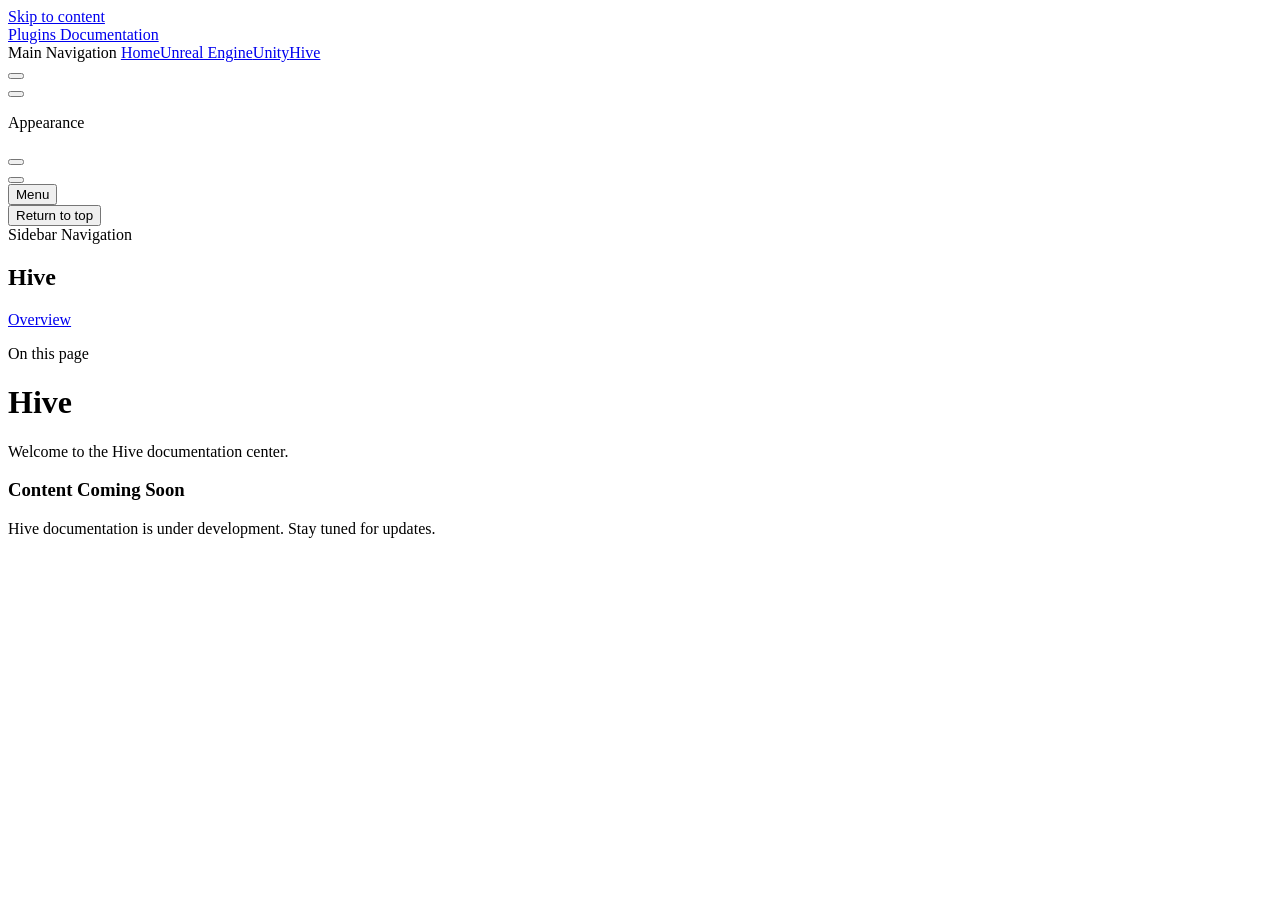
==== commit 92b61998: "Update" ====
--- a/hive/index.html
+++ b/hive/index.html
@@ -6,20 +6,20 @@
     <title>Hive | Plugins Documentation</title>
     <meta name="description" content="Documentation for Unreal Engine and Unity Plugins">
     <meta name="generator" content="VitePress v1.6.4">
-    <link rel="preload stylesheet" href="/assets/style.CwUYNEyg.css" as="style">
-    <link rel="preload stylesheet" href="/vp-icons.css" as="style">
+    <link rel="preload stylesheet" href="/DocumentationLivePage/assets/style.B2VIlxgi.css" as="style">
+    <link rel="preload stylesheet" href="/DocumentationLivePage/vp-icons.css" as="style">
     
-    <script type="module" src="/assets/app.BqGI_REw.js"></script>
-    <link rel="preload" href="/assets/inter-roman-latin.Di8DUHzh.woff2" as="font" type="font/woff2" crossorigin="">
-    <link rel="modulepreload" href="/assets/chunks/theme.B1fcBn-q.js">
-    <link rel="modulepreload" href="/assets/chunks/framework.RRduUuAx.js">
-    <link rel="modulepreload" href="/assets/hive_index.md.5krZ0DMO.lean.js">
+    <script type="module" src="/DocumentationLivePage/assets/app.BuslL-9U.js"></script>
+    <link rel="preload" href="/DocumentationLivePage/assets/inter-roman-latin.Di8DUHzh.woff2" as="font" type="font/woff2" crossorigin="">
+    <link rel="modulepreload" href="/DocumentationLivePage/assets/chunks/theme.BAux-_E2.js">
+    <link rel="modulepreload" href="/DocumentationLivePage/assets/chunks/framework.C6cq5ZWr.js">
+    <link rel="modulepreload" href="/DocumentationLivePage/assets/hive_index.md.DS0yj0Ok.lean.js">
     <script id="check-dark-mode">(()=>{const e=localStorage.getItem("vitepress-theme-appearance")||"auto",a=window.matchMedia("(prefers-color-scheme: dark)").matches;(!e||e==="auto"?a:e==="dark")&&document.documentElement.classList.add("dark")})();</script>
     <script id="check-mac-os">document.documentElement.classList.toggle("mac",/Mac|iPhone|iPod|iPad/i.test(navigator.platform));</script>
   </head>
   <body>
-    <div id="app"><div class="Layout" data-v-5d98c3a5><!--[--><!--]--><!--[--><span tabindex="-1" data-v-0b0ada53></span><a href="#VPContent" class="VPSkipLink visually-hidden" data-v-0b0ada53>Skip to content</a><!--]--><!----><header class="VPNav" data-v-5d98c3a5 data-v-ae24b3ad><div class="VPNavBar" data-v-ae24b3ad data-v-6aa21345><div class="wrapper" data-v-6aa21345><div class="container" data-v-6aa21345><div class="title" data-v-6aa21345><div class="VPNavBarTitle has-sidebar" data-v-6aa21345 data-v-1168a8e4><a class="title" href="/" data-v-1168a8e4><!--[--><!--]--><!--[--><img class="VPImage logo" src="/logo.svg" alt data-v-8426fc1a><!--]--><span data-v-1168a8e4>Plugins Documentation</span><!--[--><!--]--></a></div></div><div class="content" data-v-6aa21345><div class="content-body" data-v-6aa21345><!--[--><!--]--><div class="VPNavBarSearch search" data-v-6aa21345><!----></div><nav aria-labelledby="main-nav-aria-label" class="VPNavBarMenu menu" data-v-6aa21345 data-v-dc692963><span id="main-nav-aria-label" class="visually-hidden" data-v-dc692963> Main Navigation </span><!--[--><!--[--><a class="VPLink link VPNavBarMenuLink" href="/" tabindex="0" data-v-dc692963 data-v-e56f3d57><!--[--><span data-v-e56f3d57>Home</span><!--]--></a><!--]--><!--[--><a class="VPLink link VPNavBarMenuLink" href="/unreal/" tabindex="0" data-v-dc692963 data-v-e56f3d57><!--[--><span data-v-e56f3d57>Unreal Engine</span><!--]--></a><!--]--><!--[--><a class="VPLink link VPNavBarMenuLink" href="/unity/" tabindex="0" data-v-dc692963 data-v-e56f3d57><!--[--><span data-v-e56f3d57>Unity</span><!--]--></a><!--]--><!--[--><a class="VPLink link VPNavBarMenuLink active" href="/hive/" tabindex="0" data-v-dc692963 data-v-e56f3d57><!--[--><span data-v-e56f3d57>Hive</span><!--]--></a><!--]--><!--]--></nav><!----><div class="VPNavBarAppearance appearance" data-v-6aa21345 data-v-6c893767><button class="VPSwitch VPSwitchAppearance" type="button" role="switch" title aria-checked="false" data-v-6c893767 data-v-5337faa4 data-v-1d5665e3><span class="check" data-v-1d5665e3><span class="icon" data-v-1d5665e3><!--[--><span class="vpi-sun sun" data-v-5337faa4></span><span class="vpi-moon moon" data-v-5337faa4></span><!--]--></span></span></button></div><!----><div class="VPFlyout VPNavBarExtra extra" data-v-6aa21345 data-v-bb2aa2f0 data-v-cf11d7a2><button type="button" class="button" aria-haspopup="true" aria-expanded="false" aria-label="extra navigation" data-v-cf11d7a2><span class="vpi-more-horizontal icon" data-v-cf11d7a2></span></button><div class="menu" data-v-cf11d7a2><div class="VPMenu" data-v-cf11d7a2 data-v-b98bc113><!----><!--[--><!--[--><!----><div class="group" data-v-bb2aa2f0><div class="item appearance" data-v-bb2aa2f0><p class="label" data-v-bb2aa2f0>Appearance</p><div class="appearance-action" data-v-bb2aa2f0><button class="VPSwitch VPSwitchAppearance" type="button" role="switch" title aria-checked="false" data-v-bb2aa2f0 data-v-5337faa4 data-v-1d5665e3><span class="check" data-v-1d5665e3><span class="icon" data-v-1d5665e3><!--[--><span class="vpi-sun sun" data-v-5337faa4></span><span class="vpi-moon moon" data-v-5337faa4></span><!--]--></span></span></button></div></div></div><!----><!--]--><!--]--></div></div></div><!--[--><!--]--><button type="button" class="VPNavBarHamburger hamburger" aria-label="mobile navigation" aria-expanded="false" aria-controls="VPNavScreen" data-v-6aa21345 data-v-e5dd9c1c><span class="container" data-v-e5dd9c1c><span class="top" data-v-e5dd9c1c></span><span class="middle" data-v-e5dd9c1c></span><span class="bottom" data-v-e5dd9c1c></span></span></button></div></div></div></div><div class="divider" data-v-6aa21345><div class="divider-line" data-v-6aa21345></div></div></div><!----></header><div class="VPLocalNav has-sidebar empty" data-v-5d98c3a5 data-v-a6f0e41e><div class="container" data-v-a6f0e41e><button class="menu" aria-expanded="false" aria-controls="VPSidebarNav" data-v-a6f0e41e><span class="vpi-align-left menu-icon" data-v-a6f0e41e></span><span class="menu-text" data-v-a6f0e41e>Menu</span></button><div class="VPLocalNavOutlineDropdown" style="--vp-vh:0px;" data-v-a6f0e41e data-v-8a42e2b4><button data-v-8a42e2b4>Return to top</button><!----></div></div></div><aside class="VPSidebar" data-v-5d98c3a5 data-v-319d5ca6><div class="curtain" data-v-319d5ca6></div><nav class="nav" id="VPSidebarNav" aria-labelledby="sidebar-aria-label" tabindex="-1" data-v-319d5ca6><span class="visually-hidden" id="sidebar-aria-label" data-v-319d5ca6> Sidebar Navigation </span><!--[--><!--]--><!--[--><div class="no-transition group" data-v-c40bc020><section class="VPSidebarItem level-0 has-active" data-v-c40bc020 data-v-b3fd67f8><div class="item" role="button" tabindex="0" data-v-b3fd67f8><div class="indicator" data-v-b3fd67f8></div><h2 class="text" data-v-b3fd67f8>Hive</h2><!----></div><div class="items" data-v-b3fd67f8><!--[--><div class="VPSidebarItem level-1 is-link" data-v-b3fd67f8 data-v-b3fd67f8><div class="item" data-v-b3fd67f8><div class="indicator" data-v-b3fd67f8></div><a class="VPLink link link" href="/hive/" data-v-b3fd67f8><!--[--><p class="text" data-v-b3fd67f8>Overview</p><!--]--></a><!----></div><!----></div><!--]--></div></section></div><!--]--><!--[--><!--]--></nav></aside><div class="VPContent has-sidebar" id="VPContent" data-v-5d98c3a5 data-v-1428d186><div class="VPDoc has-sidebar has-aside" data-v-1428d186 data-v-39a288b8><!--[--><!--]--><div class="container" data-v-39a288b8><div class="aside" data-v-39a288b8><div class="aside-curtain" data-v-39a288b8></div><div class="aside-container" data-v-39a288b8><div class="aside-content" data-v-39a288b8><div class="VPDocAside" data-v-39a288b8 data-v-3f215769><!--[--><!--]--><!--[--><!--]--><nav aria-labelledby="doc-outline-aria-label" class="VPDocAsideOutline" data-v-3f215769 data-v-a5bbad30><div class="content" data-v-a5bbad30><div class="outline-marker" data-v-a5bbad30></div><div aria-level="2" class="outline-title" id="doc-outline-aria-label" role="heading" data-v-a5bbad30>On this page</div><ul class="VPDocOutlineItem root" data-v-a5bbad30 data-v-b933a997><!--[--><!--]--></ul></div></nav><!--[--><!--]--><div class="spacer" data-v-3f215769></div><!--[--><!--]--><!----><!--[--><!--]--><!--[--><!--]--></div></div></div></div><div class="content" data-v-39a288b8><div class="content-container" data-v-39a288b8><!--[--><!--]--><main class="main" data-v-39a288b8><div style="position:relative;" class="vp-doc _hive_" data-v-39a288b8><div><h1 id="hive" tabindex="-1">Hive <a class="header-anchor" href="#hive" aria-label="Permalink to &quot;Hive&quot;">​</a></h1><p>Welcome to the Hive documentation center.</p><div class="product-grid"><div class="product-card"><h3>Content Coming Soon</h3><p>Hive documentation is under development. Stay tuned for updates.</p></div></div></div></div></main><footer class="VPDocFooter" data-v-39a288b8 data-v-e257564d><!--[--><!--]--><!----><!----></footer><!--[--><!--]--></div></div></div><!--[--><!--]--></div></div><!----><!--[--><!--]--></div></div>
-    <script>window.__VP_HASH_MAP__=JSON.parse("{\"hive_index.md\":\"5krZ0DMO\",\"index.md\":\"DDvMAX-H\",\"unity_index.md\":\"qCo0N49r\",\"unreal_advanced-ai-turret-framework_index.md\":\"BGpB94g1\",\"unreal_advanced-outline-system_index.md\":\"BiMJ0axr\",\"unreal_advanced-radial-menu-system_index.md\":\"CMW3cQlg\",\"unreal_game-ready-inventory-crafting-cooking-system_index.md\":\"Df2IfVQX\",\"unreal_game-settings-menu-system_index.md\":\"CGETfibs\",\"unreal_index.md\":\"ckdc_s_S\",\"unreal_modern-tactical-melee-weapons-pack_index.md\":\"B0nAqpOQ\",\"unreal_mouse-character-pack_index.md\":\"4vc-bbnh\",\"unreal_operation-theatre-room-pack_index.md\":\"Bg8laJxT\",\"unreal_runtime-gizmo-tool_index.md\":\"CN7Md4V1\",\"unreal_spanish-city-pack_index.md\":\"YHlQOeAC\"}");window.__VP_SITE_DATA__=JSON.parse("{\"lang\":\"en-US\",\"dir\":\"ltr\",\"title\":\"Plugins Documentation\",\"description\":\"Documentation for Unreal Engine and Unity Plugins\",\"base\":\"/\",\"head\":[],\"router\":{\"prefetchLinks\":true},\"appearance\":true,\"themeConfig\":{\"logo\":\"/logo.svg\",\"nav\":[{\"text\":\"Home\",\"link\":\"/\"},{\"text\":\"Unreal Engine\",\"link\":\"/unreal/\"},{\"text\":\"Unity\",\"link\":\"/unity/\"},{\"text\":\"Hive\",\"link\":\"/hive/\"}],\"sidebar\":{\"/unreal/\":[{\"text\":\"Unreal Engine\",\"items\":[{\"text\":\"Overview\",\"link\":\"/unreal/\"},{\"text\":\"Advanced AI Turret Framework\",\"link\":\"/unreal/advanced-ai-turret-framework/\"},{\"text\":\"Advanced Outline System\",\"link\":\"/unreal/advanced-outline-system/\"},{\"text\":\"Advanced Radial Menu System\",\"link\":\"/unreal/advanced-radial-menu-system/\"},{\"text\":\"Game Ready Inventory, Crafting & Cooking System\",\"link\":\"/unreal/game-ready-inventory-crafting-cooking-system/\"},{\"text\":\"Game Settings Menu System\",\"link\":\"/unreal/game-settings-menu-system/\"},{\"text\":\"Modern Tactical Melee Weapons Pack\",\"link\":\"/unreal/modern-tactical-melee-weapons-pack/\"},{\"text\":\"Mouse Character Pack\",\"link\":\"/unreal/mouse-character-pack/\"},{\"text\":\"Operation Theatre Room Pack\",\"link\":\"/unreal/operation-theatre-room-pack/\"},{\"text\":\"Runtime Gizmo Tool\",\"link\":\"/unreal/runtime-gizmo-tool/\"},{\"text\":\"Spanish City Pack\",\"link\":\"/unreal/spanish-city-pack/\"}]}],\"/unity/\":[{\"text\":\"Unity\",\"items\":[{\"text\":\"Overview\",\"link\":\"/unity/\"}]}],\"/hive/\":[{\"text\":\"Hive\",\"items\":[{\"text\":\"Overview\",\"link\":\"/hive/\"}]}]}},\"locales\":{},\"scrollOffset\":134,\"cleanUrls\":false}");</script>
+    <div id="app"><div class="Layout" data-v-5d98c3a5><!--[--><!--]--><!--[--><span tabindex="-1" data-v-0b0ada53></span><a href="#VPContent" class="VPSkipLink visually-hidden" data-v-0b0ada53>Skip to content</a><!--]--><!----><header class="VPNav" data-v-5d98c3a5 data-v-ae24b3ad><div class="VPNavBar" data-v-ae24b3ad data-v-6aa21345><div class="wrapper" data-v-6aa21345><div class="container" data-v-6aa21345><div class="title" data-v-6aa21345><div class="VPNavBarTitle has-sidebar" data-v-6aa21345 data-v-1168a8e4><a class="title" href="/DocumentationLivePage/" data-v-1168a8e4><!--[--><!--]--><!--[--><img class="VPImage logo" src="/DocumentationLivePage/logo.svg" alt data-v-8426fc1a><!--]--><span data-v-1168a8e4>Plugins Documentation</span><!--[--><!--]--></a></div></div><div class="content" data-v-6aa21345><div class="content-body" data-v-6aa21345><!--[--><!--]--><div class="VPNavBarSearch search" data-v-6aa21345><!----></div><nav aria-labelledby="main-nav-aria-label" class="VPNavBarMenu menu" data-v-6aa21345 data-v-dc692963><span id="main-nav-aria-label" class="visually-hidden" data-v-dc692963> Main Navigation </span><!--[--><!--[--><a class="VPLink link VPNavBarMenuLink" href="/DocumentationLivePage/" tabindex="0" data-v-dc692963 data-v-e56f3d57><!--[--><span data-v-e56f3d57>Home</span><!--]--></a><!--]--><!--[--><a class="VPLink link VPNavBarMenuLink" href="/DocumentationLivePage/unreal/" tabindex="0" data-v-dc692963 data-v-e56f3d57><!--[--><span data-v-e56f3d57>Unreal Engine</span><!--]--></a><!--]--><!--[--><a class="VPLink link VPNavBarMenuLink" href="/DocumentationLivePage/unity/" tabindex="0" data-v-dc692963 data-v-e56f3d57><!--[--><span data-v-e56f3d57>Unity</span><!--]--></a><!--]--><!--[--><a class="VPLink link VPNavBarMenuLink active" href="/DocumentationLivePage/hive/" tabindex="0" data-v-dc692963 data-v-e56f3d57><!--[--><span data-v-e56f3d57>Hive</span><!--]--></a><!--]--><!--]--></nav><!----><div class="VPNavBarAppearance appearance" data-v-6aa21345 data-v-6c893767><button class="VPSwitch VPSwitchAppearance" type="button" role="switch" title aria-checked="false" data-v-6c893767 data-v-5337faa4 data-v-1d5665e3><span class="check" data-v-1d5665e3><span class="icon" data-v-1d5665e3><!--[--><span class="vpi-sun sun" data-v-5337faa4></span><span class="vpi-moon moon" data-v-5337faa4></span><!--]--></span></span></button></div><!----><div class="VPFlyout VPNavBarExtra extra" data-v-6aa21345 data-v-bb2aa2f0 data-v-cf11d7a2><button type="button" class="button" aria-haspopup="true" aria-expanded="false" aria-label="extra navigation" data-v-cf11d7a2><span class="vpi-more-horizontal icon" data-v-cf11d7a2></span></button><div class="menu" data-v-cf11d7a2><div class="VPMenu" data-v-cf11d7a2 data-v-b98bc113><!----><!--[--><!--[--><!----><div class="group" data-v-bb2aa2f0><div class="item appearance" data-v-bb2aa2f0><p class="label" data-v-bb2aa2f0>Appearance</p><div class="appearance-action" data-v-bb2aa2f0><button class="VPSwitch VPSwitchAppearance" type="button" role="switch" title aria-checked="false" data-v-bb2aa2f0 data-v-5337faa4 data-v-1d5665e3><span class="check" data-v-1d5665e3><span class="icon" data-v-1d5665e3><!--[--><span class="vpi-sun sun" data-v-5337faa4></span><span class="vpi-moon moon" data-v-5337faa4></span><!--]--></span></span></button></div></div></div><!----><!--]--><!--]--></div></div></div><!--[--><!--]--><button type="button" class="VPNavBarHamburger hamburger" aria-label="mobile navigation" aria-expanded="false" aria-controls="VPNavScreen" data-v-6aa21345 data-v-e5dd9c1c><span class="container" data-v-e5dd9c1c><span class="top" data-v-e5dd9c1c></span><span class="middle" data-v-e5dd9c1c></span><span class="bottom" data-v-e5dd9c1c></span></span></button></div></div></div></div><div class="divider" data-v-6aa21345><div class="divider-line" data-v-6aa21345></div></div></div><!----></header><div class="VPLocalNav has-sidebar empty" data-v-5d98c3a5 data-v-a6f0e41e><div class="container" data-v-a6f0e41e><button class="menu" aria-expanded="false" aria-controls="VPSidebarNav" data-v-a6f0e41e><span class="vpi-align-left menu-icon" data-v-a6f0e41e></span><span class="menu-text" data-v-a6f0e41e>Menu</span></button><div class="VPLocalNavOutlineDropdown" style="--vp-vh:0px;" data-v-a6f0e41e data-v-8a42e2b4><button data-v-8a42e2b4>Return to top</button><!----></div></div></div><aside class="VPSidebar" data-v-5d98c3a5 data-v-319d5ca6><div class="curtain" data-v-319d5ca6></div><nav class="nav" id="VPSidebarNav" aria-labelledby="sidebar-aria-label" tabindex="-1" data-v-319d5ca6><span class="visually-hidden" id="sidebar-aria-label" data-v-319d5ca6> Sidebar Navigation </span><!--[--><!--]--><!--[--><div class="no-transition group" data-v-c40bc020><section class="VPSidebarItem level-0 has-active" data-v-c40bc020 data-v-b3fd67f8><div class="item" role="button" tabindex="0" data-v-b3fd67f8><div class="indicator" data-v-b3fd67f8></div><h2 class="text" data-v-b3fd67f8>Hive</h2><!----></div><div class="items" data-v-b3fd67f8><!--[--><div class="VPSidebarItem level-1 is-link" data-v-b3fd67f8 data-v-b3fd67f8><div class="item" data-v-b3fd67f8><div class="indicator" data-v-b3fd67f8></div><a class="VPLink link link" href="/DocumentationLivePage/hive/" data-v-b3fd67f8><!--[--><p class="text" data-v-b3fd67f8>Overview</p><!--]--></a><!----></div><!----></div><!--]--></div></section></div><!--]--><!--[--><!--]--></nav></aside><div class="VPContent has-sidebar" id="VPContent" data-v-5d98c3a5 data-v-1428d186><div class="VPDoc has-sidebar has-aside" data-v-1428d186 data-v-39a288b8><!--[--><!--]--><div class="container" data-v-39a288b8><div class="aside" data-v-39a288b8><div class="aside-curtain" data-v-39a288b8></div><div class="aside-container" data-v-39a288b8><div class="aside-content" data-v-39a288b8><div class="VPDocAside" data-v-39a288b8 data-v-3f215769><!--[--><!--]--><!--[--><!--]--><nav aria-labelledby="doc-outline-aria-label" class="VPDocAsideOutline" data-v-3f215769 data-v-a5bbad30><div class="content" data-v-a5bbad30><div class="outline-marker" data-v-a5bbad30></div><div aria-level="2" class="outline-title" id="doc-outline-aria-label" role="heading" data-v-a5bbad30>On this page</div><ul class="VPDocOutlineItem root" data-v-a5bbad30 data-v-b933a997><!--[--><!--]--></ul></div></nav><!--[--><!--]--><div class="spacer" data-v-3f215769></div><!--[--><!--]--><!----><!--[--><!--]--><!--[--><!--]--></div></div></div></div><div class="content" data-v-39a288b8><div class="content-container" data-v-39a288b8><!--[--><!--]--><main class="main" data-v-39a288b8><div style="position:relative;" class="vp-doc _DocumentationLivePage_hive_" data-v-39a288b8><div><h1 id="hive" tabindex="-1">Hive <a class="header-anchor" href="#hive" aria-label="Permalink to &quot;Hive&quot;">​</a></h1><p>Welcome to the Hive documentation center.</p><div class="product-grid"><div class="product-card"><h3>Content Coming Soon</h3><p>Hive documentation is under development. Stay tuned for updates.</p></div></div></div></div></main><footer class="VPDocFooter" data-v-39a288b8 data-v-e257564d><!--[--><!--]--><!----><!----></footer><!--[--><!--]--></div></div></div><!--[--><!--]--></div></div><!----><!--[--><!--]--></div></div>
+    <script>window.__VP_HASH_MAP__=JSON.parse("{\"hive_index.md\":\"DS0yj0Ok\",\"index.md\":\"B_VYwFym\",\"unity_index.md\":\"C67cWHVK\",\"unreal_advanced-ai-turret-framework_index.md\":\"Bmj4POa6\",\"unreal_advanced-outline-system_index.md\":\"BD74BdxH\",\"unreal_advanced-radial-menu-system_index.md\":\"Kpcq6g29\",\"unreal_game-ready-inventory-crafting-cooking-system_index.md\":\"CjIMepWD\",\"unreal_game-settings-menu-system_index.md\":\"DKQ5VWvB\",\"unreal_index.md\":\"NbRdhDIZ\",\"unreal_modern-tactical-melee-weapons-pack_index.md\":\"9JGtSFLl\",\"unreal_mouse-character-pack_index.md\":\"C47zJUjw\",\"unreal_operation-theatre-room-pack_index.md\":\"Y4zBsHs4\",\"unreal_runtime-gizmo-tool_index.md\":\"BVN77Uxz\",\"unreal_spanish-city-pack_index.md\":\"DrbMJHl2\"}");window.__VP_SITE_DATA__=JSON.parse("{\"lang\":\"en-US\",\"dir\":\"ltr\",\"title\":\"Plugins Documentation\",\"description\":\"Documentation for Unreal Engine and Unity Plugins\",\"base\":\"/DocumentationLivePage/\",\"head\":[],\"router\":{\"prefetchLinks\":true},\"appearance\":true,\"themeConfig\":{\"logo\":\"/logo.svg\",\"nav\":[{\"text\":\"Home\",\"link\":\"/\"},{\"text\":\"Unreal Engine\",\"link\":\"/unreal/\"},{\"text\":\"Unity\",\"link\":\"/unity/\"},{\"text\":\"Hive\",\"link\":\"/hive/\"}],\"sidebar\":{\"/unreal/\":[{\"text\":\"Unreal Engine\",\"items\":[{\"text\":\"Overview\",\"link\":\"/unreal/\"},{\"text\":\"Advanced AI Turret Framework\",\"link\":\"/unreal/advanced-ai-turret-framework/\"},{\"text\":\"Advanced Outline System\",\"link\":\"/unreal/advanced-outline-system/\"},{\"text\":\"Advanced Radial Menu System\",\"link\":\"/unreal/advanced-radial-menu-system/\"},{\"text\":\"Game Ready Inventory, Crafting & Cooking System\",\"link\":\"/unreal/game-ready-inventory-crafting-cooking-system/\"},{\"text\":\"Game Settings Menu System\",\"link\":\"/unreal/game-settings-menu-system/\"},{\"text\":\"Modern Tactical Melee Weapons Pack\",\"link\":\"/unreal/modern-tactical-melee-weapons-pack/\"},{\"text\":\"Mouse Character Pack\",\"link\":\"/unreal/mouse-character-pack/\"},{\"text\":\"Operation Theatre Room Pack\",\"link\":\"/unreal/operation-theatre-room-pack/\"},{\"text\":\"Runtime Gizmo Tool\",\"link\":\"/unreal/runtime-gizmo-tool/\"},{\"text\":\"Spanish City Pack\",\"link\":\"/unreal/spanish-city-pack/\"}]}],\"/unity/\":[{\"text\":\"Unity\",\"items\":[{\"text\":\"Overview\",\"link\":\"/unity/\"}]}],\"/hive/\":[{\"text\":\"Hive\",\"items\":[{\"text\":\"Overview\",\"link\":\"/hive/\"}]}]}},\"locales\":{},\"scrollOffset\":134,\"cleanUrls\":false}");</script>
     
   </body>
 </html>
